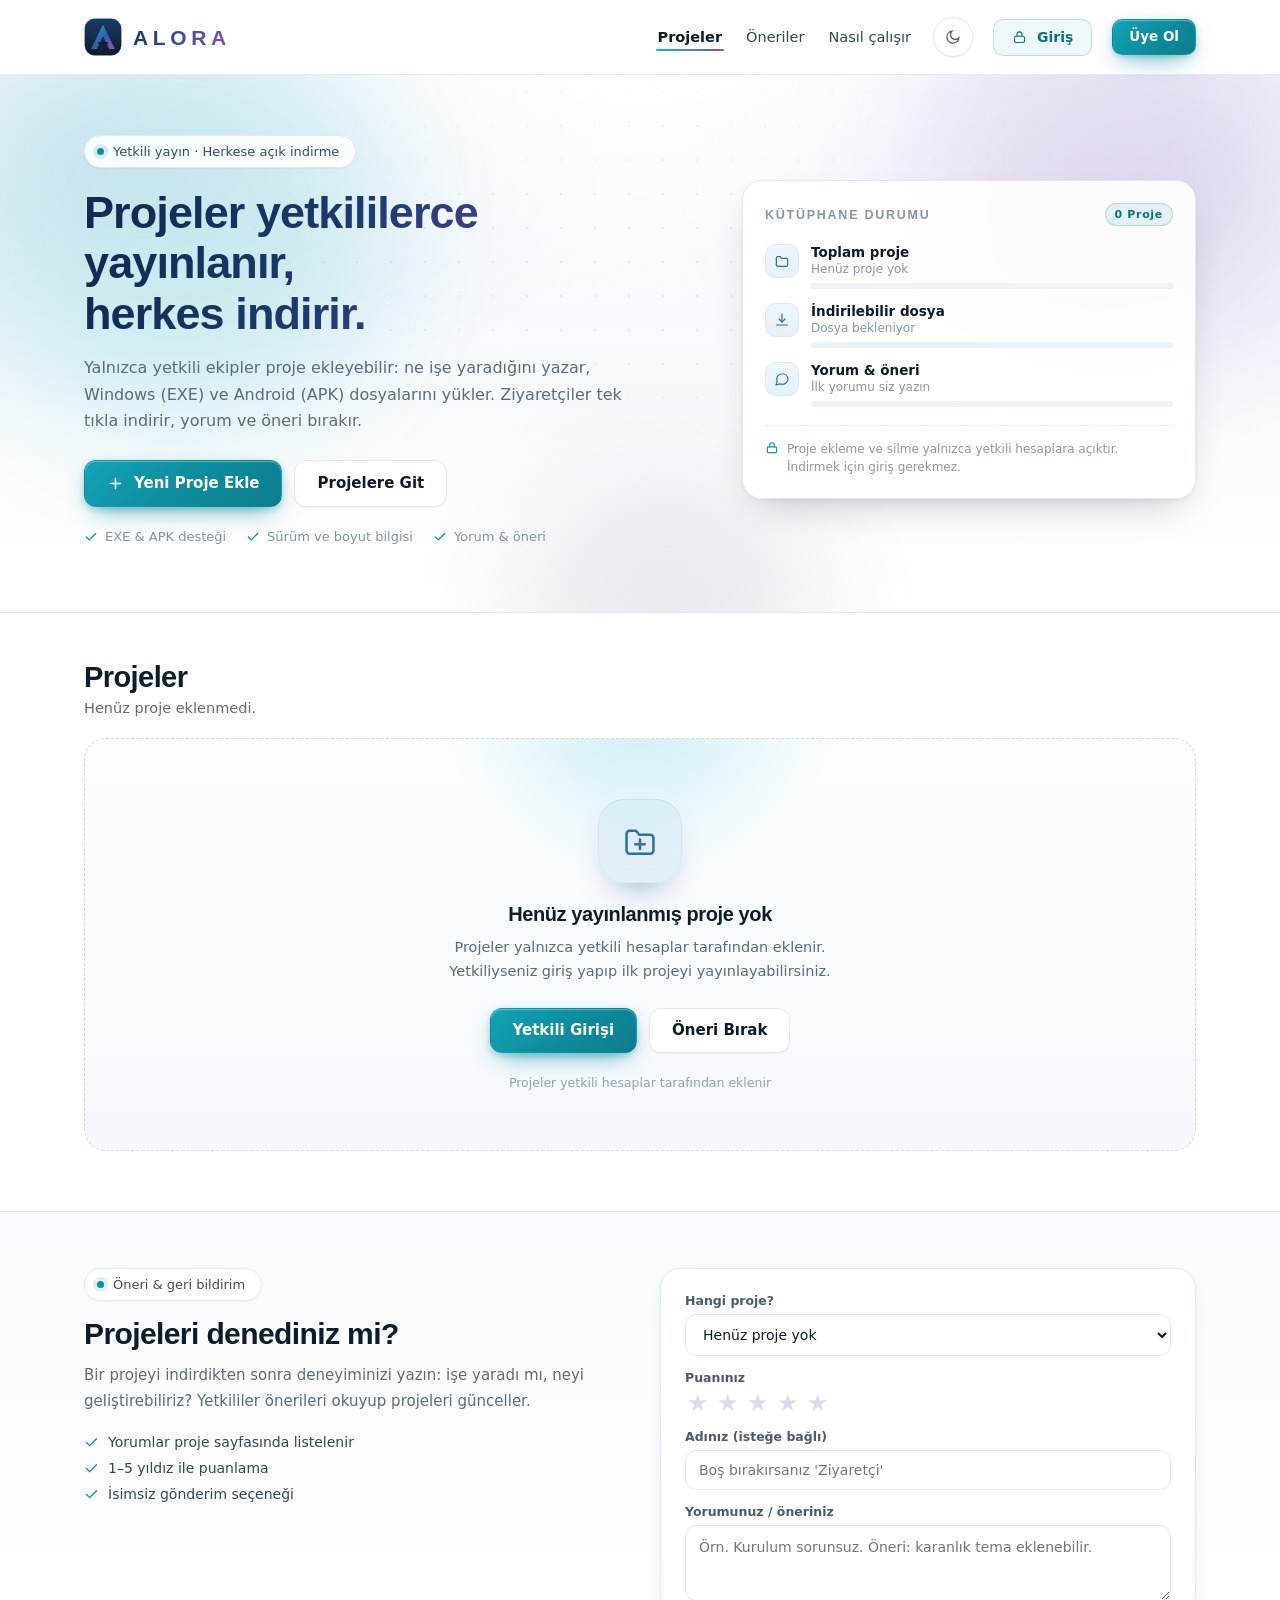
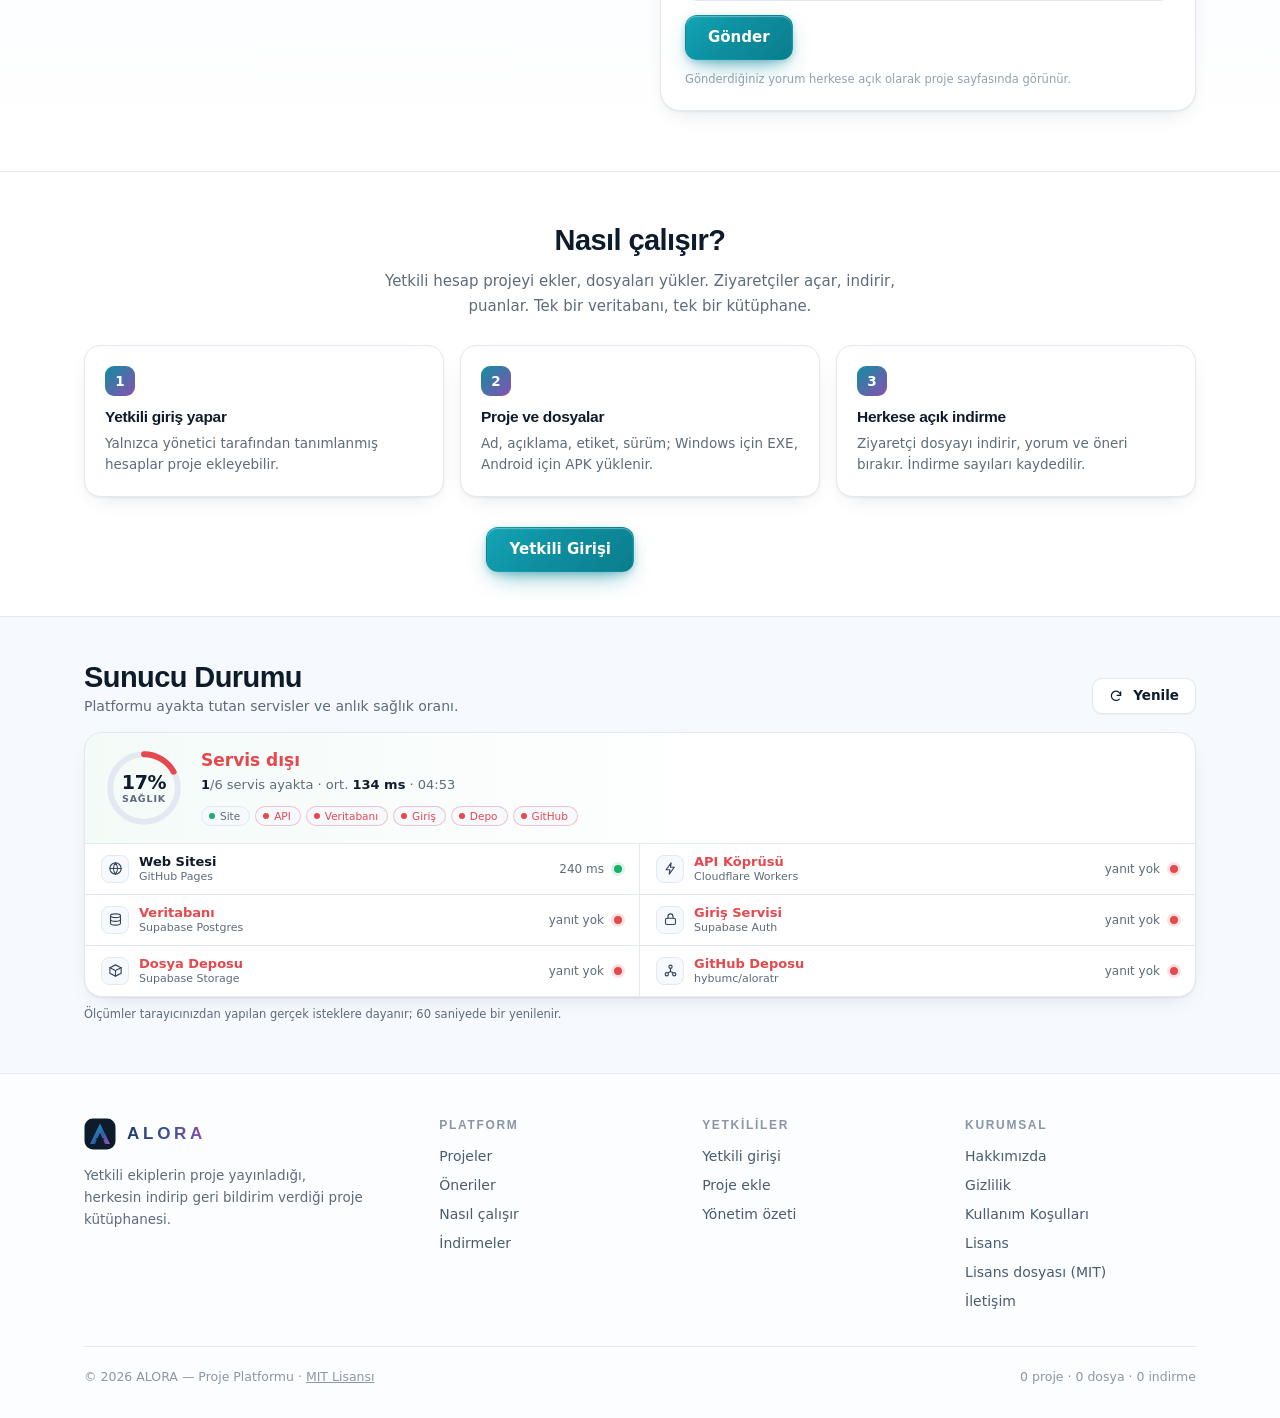
==== index.html @ 33e8d2ad "ALORA: index.html" ====
<!DOCTYPE html>
<html lang="tr">
<head>
<meta charset="utf-8" />
<meta name="viewport" content="width=device-width, initial-scale=1" />
<title>ALORA — Proje Kütüphanesi</title>
<meta name="description" content="ALORA proje kütüphanesi: yetkili ekip tarafından yayınlanan projeleri keşfedin, indirin ve geri bildirim bırakın." />
<link rel="icon" href="data:image/svg+xml,%3Csvg xmlns='http://www.w3.org/2000/svg' viewBox='0 0 64 64'%3E%3Crect width='64' height='64' rx='16' fill='%230d1b2a'/%3E%3Cpath d='M32 12 51 51h-9.4L32 31 22.4 51H13Z' fill='%2357c7d6'/%3E%3C/svg%3E" />
<style>
/* ALORA — stil dosyası */
:root{
  --ink:#0d1b2a;--ink-2:#33465c;--muted:#5d6b7c;--line:#e3e9f0;--bg:#f6f9fd;--card:#fff;
  --teal:#0e8fa0;--teal-l:#12b8c8;--teal-d:#0a7280;--navy:#1b3a6b;--purple:#8a4fb0;
  --shadow-sm:0 1px 2px rgba(13,27,42,.06), 0 8px 24px -12px rgba(13,27,42,.18);
  --shadow-md:0 2px 4px rgba(13,27,42,.05), 0 18px 40px -18px rgba(13,27,42,.28);
  --shadow-lg:0 30px 70px -30px rgba(13,27,42,.45);
  --r:14px;--ease:cubic-bezier(.2,.8,.3,1);
}
*{box-sizing:border-box}
section[id]{scroll-margin-top:88px}
html{scroll-behavior:smooth}
body{margin:0;font-family:'Inter',system-ui,-apple-system,sans-serif;color:var(--ink);background:var(--bg);-webkit-font-smoothing:antialiased;overflow-x:hidden}
h1,h2,h3,h4,.display{font-family:'Space Grotesk','Inter',sans-serif;letter-spacing:-.02em;margin:0}
a{color:inherit;text-decoration:none}
.wrap{max-width:1160px;margin:0 auto;padding:0 24px}
::selection{background:rgba(14,143,160,.22)}
.is-hidden{display:none!important}
.muted-small{color:var(--muted);font-size:13px}

#progress{position:fixed;top:0;left:0;height:2.5px;width:0%;z-index:100;background:linear-gradient(90deg,var(--teal-l),var(--navy) 55%,var(--purple));box-shadow:0 0 14px rgba(14,143,160,.7)}

/* header */
header{position:sticky;top:0;z-index:50;background:rgba(255,255,255,.8);backdrop-filter:blur(16px) saturate(150%);border-bottom:1px solid rgba(227,233,240,.9);transition:box-shadow .25s ease}
header.scrolled{box-shadow:0 10px 30px -22px rgba(13,27,42,.6)}
.nav{display:flex;align-items:center;gap:24px;height:74px}
.brand{display:flex;align-items:center;gap:11px;flex:0 0 auto}
.brand svg.logo{width:38px;height:38px;display:block;transition:transform .5s var(--ease)}
.brand:hover svg.logo{transform:rotate(-8deg) scale(1.06)}
.brand-name{font-family:'Space Grotesk',sans-serif;font-weight:700;font-size:21px;letter-spacing:.22em;line-height:1;background:linear-gradient(100deg,#1b3a6b,#3a4f92 45%,#8a4fb0);-webkit-background-clip:text;background-clip:text;color:transparent}
.nav-links{display:flex;gap:20px;margin-left:auto;align-items:center}
.nav-links a.navlink{font-size:14.5px;color:var(--ink-2);font-weight:500;padding:8px 2px;position:relative;transition:color .15s ease}
.nav-links a.navlink::after{content:"";position:absolute;left:0;right:0;bottom:2px;height:2px;border-radius:2px;background:linear-gradient(90deg,var(--teal-l),var(--purple));transform:scaleX(0);transform-origin:left;transition:transform .25s var(--ease)}
.nav-links a.navlink:hover{color:var(--ink)}
.nav-links a.navlink:hover::after{transform:scaleX(1)}
.nav-links a.navlink.active{color:var(--ink);font-weight:600}
.nav-links a.navlink.active::after{transform:scaleX(1)}

/* butonlar */
.btn{position:relative;display:inline-flex;align-items:center;justify-content:center;gap:10px;font-weight:600;font-size:15px;line-height:1;padding:14px 22px;border-radius:12px;border:1px solid transparent;cursor:pointer;text-decoration:none;white-space:nowrap;font-family:inherit;transition:transform .16s var(--ease),box-shadow .22s ease,background-color .22s ease,border-color .22s ease,color .22s ease,opacity .2s ease;-webkit-tap-highlight-color:transparent;overflow:hidden;isolation:isolate}
.btn:focus-visible{outline:none;box-shadow:0 0 0 3px #fff,0 0 0 5.5px var(--teal)}
.btn:active{transform:translateY(1px) scale(.995)}
.btn svg{flex:0 0 auto}
.btn-primary{color:#fff;background:linear-gradient(135deg,#12a4b5 0%,#0e8fa0 45%,#0b7d8d 100%);box-shadow:0 1px 1px rgba(255,255,255,.35) inset,0 10px 24px -10px rgba(14,143,160,.85),0 2px 6px rgba(11,125,141,.25)}
.btn-primary::before{content:"";position:absolute;inset:0;z-index:-1;background:linear-gradient(110deg,transparent 20%,rgba(255,255,255,.4) 45%,transparent 65%);transform:translateX(-120%);transition:transform .7s cubic-bezier(.3,.7,.2,1)}
.btn-primary:hover{transform:translateY(-2px);box-shadow:0 1px 1px rgba(255,255,255,.4) inset,0 18px 34px -12px rgba(14,143,160,.9),0 4px 10px rgba(11,125,141,.28)}
.btn-primary:hover::before{transform:translateX(120%)}
.arrow{transition:transform .22s var(--ease)}
.btn-primary:hover .arrow{transform:translateX(4px)}
.btn-secondary{color:var(--ink);background:#fff;border-color:var(--line);box-shadow:0 1px 2px rgba(13,27,42,.05)}
.btn-secondary:hover{transform:translateY(-2px);border-color:#c8d6e5;box-shadow:0 10px 22px -14px rgba(13,27,42,.5),0 2px 6px rgba(13,27,42,.06)}
.btn-ghost{padding:10px 18px;font-size:14px;border-radius:10px;color:#0b7180;background:rgba(14,143,160,.06);border-color:rgba(14,143,160,.22)}
.btn-ghost:hover{background:rgba(14,143,160,.12);border-color:rgba(14,143,160,.4);transform:translateY(-1px)}
.btn-icon{width:40px;height:40px;padding:0;border-radius:50%;color:#4a5c70;background:#fff;border-color:var(--line);box-shadow:0 1px 2px rgba(13,27,42,.05);overflow:visible}
.btn-icon:hover{color:var(--ink);transform:translateY(-1px);box-shadow:var(--shadow-sm)}
.btn-icon svg{transition:transform .45s var(--ease)}
.btn-icon:hover svg{transform:rotate(-28deg)}
.btn-sm{padding:10px 16px;font-size:13.5px;border-radius:10px}
.btn[disabled],.btn.is-disabled{opacity:.5;cursor:not-allowed;transform:none!important;box-shadow:none!important}
.btn[disabled]::before,.btn.is-disabled::before{display:none}

/* kullanıcı çipi */
.user-chip{display:flex;align-items:center;gap:10px;padding:6px 8px 6px 6px;border-radius:999px;background:#fff;border:1px solid var(--line);box-shadow:0 1px 2px rgba(13,27,42,.05)}
.uc-avatar{width:32px;height:32px;border-radius:50%;display:grid;place-items:center;font-weight:700;font-size:13px;color:#fff;background:linear-gradient(135deg,#12a4b5,#8a4fb0)}
.uc-main{display:flex;flex-direction:column;line-height:1.15}
.uc-main strong{font-size:13px}
.uc-main small{font-size:11px;color:var(--muted)}
.uc-out{width:28px;height:28px;border-radius:50%;border:1px solid var(--line);background:#fff;color:#6b7787;cursor:pointer;display:grid;place-items:center;transition:all .18s ease}
.uc-out:hover{color:#c0392b;border-color:#f0c4bd;background:#fdf3f2}

/* hero */
.hero{position:relative;overflow:hidden;padding:60px 0 68px;background:radial-gradient(900px 420px at 50% -8%,#fff 0%,rgba(255,255,255,0) 70%),radial-gradient(700px 380px at 12% 18%,rgba(27,58,107,.07),transparent 65%),radial-gradient(700px 380px at 88% 24%,rgba(138,79,176,.09),transparent 65%),linear-gradient(180deg,#f4f9ff 0%,#f7fafd 60%,#fff 100%);border-bottom:1px solid var(--line)}
.hero::before{content:"";position:absolute;inset:0;background-image:radial-gradient(rgba(27,58,107,.13) 1px,transparent 1px);background-size:34px 34px;-webkit-mask-image:radial-gradient(ellipse 70% 60% at 50% 35%,#000 20%,transparent 78%);mask-image:radial-gradient(ellipse 70% 60% at 50% 35%,#000 20%,transparent 78%);opacity:.55;pointer-events:none}
.aurora{position:absolute;inset:-20% -10%;pointer-events:none;filter:blur(60px);opacity:.5}
.aurora span{position:absolute;display:block;border-radius:50%;animation:float 18s ease-in-out infinite}
.aurora .a1{width:420px;height:420px;left:6%;top:6%;background:rgba(18,184,200,.3)}
.aurora .a2{width:360px;height:360px;right:8%;top:2%;background:rgba(138,79,176,.26);animation-delay:-6s}
.aurora .a3{width:300px;height:300px;left:42%;bottom:-8%;background:rgba(27,58,107,.2);animation-delay:-12s}
@keyframes float{0%,100%{transform:translate3d(0,0,0) scale(1)}33%{transform:translate3d(30px,-26px,0) scale(1.08)}66%{transform:translate3d(-24px,18px,0) scale(.95)}}
.particles{position:absolute;inset:0;overflow:hidden;pointer-events:none}
.particles i{position:absolute;width:4px;height:4px;border-radius:50%;background:radial-gradient(circle at 30% 30%,#7fd8e4,#1b6f9a);opacity:0;animation:rise 12s linear infinite}
@keyframes rise{0%{opacity:0;transform:translateY(20px) scale(.6)}12%{opacity:.9}80%{opacity:.5}100%{opacity:0;transform:translateY(-320px) scale(1.1)}}

.hero-inner{position:relative;z-index:2;display:grid;grid-template-columns:1.15fr .85fr;gap:44px;align-items:center}
.hero-copy{text-align:left}
.pill{display:inline-flex;align-items:center;gap:9px;padding:8px 16px 8px 12px;border-radius:999px;background:rgba(255,255,255,.85);border:1px solid var(--line);font-size:13px;font-weight:500;color:#3b4d61;box-shadow:0 1px 2px rgba(13,27,42,.05),0 10px 24px -18px rgba(13,27,42,.5);backdrop-filter:blur(8px)}
.pill .dot{width:7px;height:7px;border-radius:50%;background:var(--teal);box-shadow:0 0 0 4px rgba(14,143,160,.14);animation:pulse 2.4s ease-in-out infinite}
@keyframes pulse{0%,100%{box-shadow:0 0 0 3px rgba(14,143,160,.18)}50%{box-shadow:0 0 0 7px rgba(14,143,160,.04)}}
.hero h1{font-size:clamp(29px,4.3vw,45px);line-height:1.12;font-weight:700;margin:20px 0 0;background:linear-gradient(120deg,#132b52 10%,#1b3a6b 40%,#5b4a9e 80%);-webkit-background-clip:text;background-clip:text;color:transparent;animation:tiltIn .8s var(--ease) both}
@keyframes tiltIn{from{opacity:0;transform:translateY(16px)}to{opacity:1;transform:none}}
.hero p.lead{margin:16px 0 0;color:var(--muted);font-size:16px;line-height:1.65;max-width:54ch}
.hero-cta{display:flex;gap:12px;flex-wrap:wrap;margin-top:26px}
.hero-note{margin-top:22px;display:flex;gap:20px;flex-wrap:wrap;font-size:13px;color:#8493a4}
.hero-note span{display:inline-flex;align-items:center;gap:7px}
.hero-note svg{color:var(--teal)}

.hero-panel{position:relative;background:rgba(255,255,255,.88);border:1px solid var(--line);border-radius:20px;padding:22px;box-shadow:var(--shadow-md);backdrop-filter:blur(10px);animation:panelIn .9s var(--ease) .15s both}
@keyframes panelIn{from{opacity:0;transform:translateY(22px) scale(.98)}to{opacity:1;transform:none}}
.panel-head{display:flex;align-items:center;justify-content:space-between;gap:12px;margin-bottom:18px}
.panel-head h3{font-size:12.5px;letter-spacing:.14em;text-transform:uppercase;color:#8896a6;font-weight:600}
.panel-badge{font-size:11px;font-weight:700;letter-spacing:.06em;padding:4px 9px;border-radius:999px;background:rgba(14,143,160,.1);color:#0b7180;border:1px solid rgba(14,143,160,.22);white-space:nowrap}
.panel-rows{display:flex;flex-direction:column;gap:14px}
.panel-row{display:flex;align-items:flex-start;gap:12px}
.panel-row .pr-icon{width:34px;height:34px;border-radius:10px;display:grid;place-items:center;flex:0 0 auto;background:linear-gradient(180deg,#eef6fc,#e6f1fa);border:1px solid #dceaf6;color:#2f6f9a}
.panel-row .pr-main{flex:1;min-width:0}
.panel-row .pr-title{font-size:13.5px;font-weight:600;color:var(--ink)}
.panel-row .pr-sub{font-size:12px;color:#8a97a6;margin-top:2px}
.panel-bar{height:6px;border-radius:999px;background:#eef3f8;overflow:hidden;margin-top:7px}
.panel-bar i{display:block;height:100%;border-radius:999px;width:0;background:linear-gradient(90deg,var(--teal-l),var(--purple));transition:width 1s var(--ease)}
.panel-foot{margin-top:18px;padding-top:14px;border-top:1px dashed var(--line);font-size:12px;color:#8a97a6;display:flex;align-items:flex-start;gap:8px;line-height:1.5}
.panel-foot .lock{color:var(--teal);flex:0 0 auto;margin-top:1px}

/* projeler */
.projects{padding:48px 0 60px;background:#fff;border-bottom:1px solid var(--line)}
.bar-top{display:flex;align-items:flex-end;justify-content:space-between;gap:24px;flex-wrap:wrap;margin-bottom:22px}
.bar-top h2{font-size:clamp(23px,3.1vw,29px);font-weight:600}
.bar-top p{margin:6px 0 0;color:var(--muted);font-size:14.5px}
.toolbar{display:flex;gap:12px;align-items:center;flex-wrap:wrap;padding:14px;background:var(--bg);border:1px solid var(--line);border-radius:16px;margin-bottom:22px}
.search{position:relative;flex:1;min-width:200px}
.search svg{position:absolute;left:13px;top:50%;transform:translateY(-50%);color:#9aa8b6;pointer-events:none}
.search input{width:100%;height:42px;border-radius:11px;border:1px solid var(--line);background:#fff;padding:0 14px 0 40px;font-size:14px;color:var(--ink);font-family:inherit;transition:border-color .18s ease,box-shadow .18s ease}
.search input::placeholder{color:#9aa8b6}
.search input:focus{outline:none;border-color:rgba(14,143,160,.55);box-shadow:0 0 0 3px rgba(14,143,160,.14)}
.chips{display:flex;gap:8px;flex-wrap:wrap}
.chip{height:42px;padding:0 15px;border-radius:11px;border:1px solid var(--line);background:#fff;font-size:13.5px;font-weight:500;color:#4a5c70;cursor:pointer;font-family:inherit;display:inline-flex;align-items:center;gap:7px;transition:all .18s var(--ease)}
.chip:hover{border-color:#c8d6e5;color:var(--ink);transform:translateY(-1px)}
.chip:focus-visible{outline:none;box-shadow:0 0 0 3px rgba(14,143,160,.3)}
.chip[aria-pressed="true"]{background:linear-gradient(135deg,#12a4b5,#0b7d8d);color:#fff;border-color:transparent;box-shadow:0 8px 18px -10px rgba(14,143,160,.9)}
.chip .cnt{font-size:11px;font-weight:700;padding:1px 6px;border-radius:6px;background:rgba(13,27,42,.06);color:#4a5c70}
.chip[aria-pressed="true"] .cnt{background:rgba(255,255,255,.22);color:#fff}

.grid{display:grid;grid-template-columns:repeat(3,minmax(0,1fr));gap:18px}
.skeleton-grid{display:grid;grid-template-columns:repeat(3,minmax(0,1fr));gap:18px}
.sk-card{height:216px;border-radius:18px;border:1px solid var(--line);background:linear-gradient(100deg,#f4f7fb 30%,#eaf1f8 50%,#f4f7fb 70%);background-size:220% 100%;animation:shimmer 1.3s linear infinite}
@keyframes shimmer{to{background-position:-120% 0}}

.p-card{position:relative;background:#fff;border:1px solid var(--line);border-radius:18px;padding:20px;display:flex;flex-direction:column;gap:12px;box-shadow:var(--shadow-sm);transition:transform .25s var(--ease),box-shadow .25s ease,border-color .25s ease}
.p-card::before{content:"";position:absolute;inset:-1px;border-radius:inherit;padding:1px;background:linear-gradient(135deg,rgba(18,184,200,.7),rgba(138,79,176,.55),transparent 70%);-webkit-mask:linear-gradient(#000 0 0) content-box,linear-gradient(#000 0 0);mask:linear-gradient(#000 0 0) content-box,linear-gradient(#000 0 0);-webkit-mask-composite:xor;mask-composite:exclude;opacity:0;transition:opacity .3s ease;pointer-events:none}
.p-card:hover{transform:translateY(-5px);box-shadow:var(--shadow-md);border-color:transparent}
.p-card:hover::before{opacity:1}
.p-top{display:flex;align-items:flex-start;gap:12px}
.p-thumb{width:44px;height:44px;border-radius:13px;flex:0 0 auto;display:grid;place-items:center;color:#fff;font-family:'Space Grotesk',sans-serif;font-weight:700;font-size:17px;background:linear-gradient(135deg,#12a4b5,#2f5fa8 55%,#8a4fb0);box-shadow:0 10px 20px -12px rgba(27,58,107,.8);transition:transform .3s var(--ease)}
.p-card:hover .p-thumb{transform:rotate(-6deg) scale(1.05)}
.p-title{font-family:'Space Grotesk',sans-serif;font-size:16.5px;font-weight:600;line-height:1.25;word-break:break-word}
.p-meta{margin-top:6px;font-size:12px;color:#8a97a6;display:flex;gap:8px;flex-wrap:wrap;align-items:center}
.p-meta .sep{width:3px;height:3px;border-radius:50%;background:#c3ced9}
.p-desc{margin:0;font-size:14px;color:var(--muted);line-height:1.6;flex:1;display:-webkit-box;-webkit-line-clamp:3;-webkit-box-orient:vertical;overflow:hidden}
.tags{display:flex;gap:6px;flex-wrap:wrap}
.tag{font-size:11.5px;font-weight:500;padding:4px 9px;border-radius:7px;background:#f2f6fa;border:1px solid #e5edf5;color:#5d6b7c}
.p-actions{display:flex;gap:8px;margin-top:2px;align-items:center;flex-wrap:wrap}
.p-actions .btn{flex:1;min-width:0}
.os{display:inline-flex;align-items:center;gap:5px;font-size:11px;font-weight:700;padding:3px 7px;border-radius:6px;border:1px solid}
.os.windows{color:#1f6feb;background:#eff5ff;border-color:#d6e6ff}
.os.android{color:#0f9d58;background:#eefaf2;border-color:#cdeeda}
.os.other{color:#6b5bd2;background:#f4f2ff;border-color:#e2ddff}
.status{display:inline-flex;align-items:center;gap:6px;font-size:11.5px;font-weight:600;padding:4px 9px;border-radius:999px;letter-spacing:.02em}
.status i{width:6px;height:6px;border-radius:50%;display:block}
.status.yayinda{background:rgba(14,143,160,.1);color:#0b7180}
.status.yayinda i{background:#0e8fa0}
.status.bakimda{background:#fff7e6;color:#9a6b00}
.status.bakimda i{background:#e8a33d}
.notes-box{margin:0 0 16px;padding:14px 16px;border-radius:12px;border:1px solid #e6edf5;background:#f8fbff}
.notes-box strong{display:block;font-size:12px;letter-spacing:.08em;text-transform:uppercase;color:#8a97a6;margin-bottom:6px}
.notes-box p{margin:0;font-size:13.5px;line-height:1.6;color:var(--ink-2);white-space:pre-wrap}
html[data-theme="dark"] .notes-box{background:#0d1721;border-color:#1e2c39}
.status.arsiv{background:#f2f4f7;color:#6b7787}
.status.arsiv i{background:#9aa8b6}
.stars-mini{color:#e8a33d;font-size:12px;letter-spacing:1px}

.empty{position:relative;text-align:center;padding:60px 28px;border-radius:22px;border:1px dashed #cfdcea;background:linear-gradient(180deg,#fbfdff,#f5f9fd);overflow:hidden}
.empty::after{content:"";position:absolute;width:420px;height:420px;left:50%;top:-260px;transform:translateX(-50%);border-radius:50%;background:radial-gradient(circle,rgba(18,184,200,.22),transparent 65%);filter:blur(10px);pointer-events:none}
.empty-illust{position:relative;width:84px;height:84px;margin:0 auto 20px;border-radius:26px;display:grid;place-items:center;color:#2f6f9a;background:linear-gradient(180deg,#eef6fc,#e3eefa);border:1px solid #d9e8f6;box-shadow:0 18px 36px -22px rgba(27,58,107,.7);animation:bob 4.5s ease-in-out infinite}
@keyframes bob{0%,100%{transform:translateY(0)}50%{transform:translateY(-7px)}}
.empty h3{position:relative;font-size:20px;font-weight:600;margin:0 0 10px}
.empty p{position:relative;margin:0 auto 24px;max-width:48ch;color:var(--muted);font-size:14.5px;line-height:1.65}
.empty-actions{position:relative;display:flex;gap:12px;justify-content:center;flex-wrap:wrap}
.empty-hint{position:relative;margin-top:22px;font-size:12.5px;color:#93a1b1}

/* öneriler */
.suggest{padding:56px 0 60px;background:linear-gradient(180deg,#f8fbff,#fff);border-bottom:1px solid var(--line)}
.suggest-inner{display:grid;grid-template-columns:1fr 1fr;gap:40px;align-items:start}
.suggest-copy h2{font-size:clamp(23px,3vw,30px);margin:16px 0 12px;font-weight:600}
.suggest-copy p{color:var(--muted);font-size:15px;line-height:1.7;margin:0}
.suggest-list{list-style:none;padding:0;margin:20px 0 0;display:flex;flex-direction:column;gap:10px}
.suggest-list li{display:flex;align-items:center;gap:9px;font-size:14px;color:var(--ink-2)}
.suggest-list svg{color:var(--teal)}
.suggest-card{background:#fff;border:1px solid var(--line);border-radius:20px;padding:24px;box-shadow:var(--shadow-sm)}
.suggest-note{margin:12px 0 0;font-size:11.5px;color:#93a1b1}
.stars{display:flex;gap:4px}
.stars button{background:none;border:0;padding:0 2px;font-size:24px;line-height:1;color:#d6dfe8;cursor:pointer;transition:transform .15s var(--ease),color .15s ease}
.stars button:hover{transform:scale(1.12)}
.stars button.on{color:#f2b134}
.stars-sm button{font-size:20px}

/* band */
.band{padding:52px 0 44px;background:#fff}
.band-inner{position:relative;text-align:center}
.band-inner h2{position:relative;color:var(--ink);font-size:clamp(22px,3vw,29px);margin:0 0 12px;font-weight:600}
.band-inner p{position:relative;color:var(--muted);margin:0 auto 26px;max-width:56ch;font-size:15px;line-height:1.65}
.band-inner .btn-secondary{background:rgba(255,255,255,.1);color:#fff;border-color:rgba(255,255,255,.28);box-shadow:none;backdrop-filter:blur(6px)}
.band-inner .btn-secondary:hover{background:rgba(255,255,255,.18);border-color:rgba(255,255,255,.5)}
.band-cta{position:relative;display:flex;gap:12px;justify-content:center;flex-wrap:wrap}
.steps{position:relative;display:grid;grid-template-columns:repeat(3,1fr);gap:16px;margin:0 0 30px;text-align:left}
.step{background:var(--card);border:1px solid var(--line);border-radius:16px;padding:20px;box-shadow:var(--shadow-sm);transition:transform .25s var(--ease),box-shadow .25s var(--ease)}
.step:hover{transform:translateY(-3px);box-shadow:var(--shadow-md)}
.step-no{display:inline-grid;place-items:center;width:30px;height:30px;border-radius:9px;background:linear-gradient(135deg,var(--teal),var(--purple));color:#fff;font-weight:700;font-size:13.5px;margin-bottom:12px}
.step h3{color:var(--ink);font-size:15.5px;margin:0 0 7px;font-weight:650}
.step p{color:var(--muted);font-size:13.5px;line-height:1.6;margin:0}

.legal-card{max-width:680px}
.legal-body{max-height:64vh;overflow-y:auto;padding:4px 2px 2px;color:var(--ink-2);font-size:14.5px;line-height:1.75}
.legal-body h4{margin:18px 0 6px;font-size:14.5px;color:var(--ink);font-weight:700}
.legal-body p{margin:0 0 10px}
.legal-body ul{margin:0 0 12px;padding-left:20px}
.legal-body li{margin-bottom:6px}
.legal-body a{color:var(--brand,#2b7fff);text-decoration:underline}
.legal-note{margin-top:18px;padding-top:12px;border-top:1px solid var(--line);font-size:12.5px;color:var(--ink-3,#8794a3)}
html[data-theme="dark"] .legal-body{color:#b9c6d3}
html[data-theme="dark"] .legal-body h4{color:#e8eff6}
/* footer */
footer{border-top:1px solid var(--line);background:#fbfdff;padding:44px 0 34px}
.foot{display:grid;grid-template-columns:1.4fr 1fr 1fr 1fr;gap:32px}
.foot-brand{display:flex;flex-direction:column;gap:14px;max-width:280px}
.foot-brand p{margin:0;font-size:13.5px;color:var(--muted);line-height:1.65}
.foot h4{margin:0 0 14px;font-family:'Space Grotesk',sans-serif;font-size:12px;font-weight:600;letter-spacing:.14em;text-transform:uppercase;color:#8896a6}
.foot ul{list-style:none;margin:0;padding:0;display:flex;flex-direction:column;gap:10px}
.foot ul a{font-size:14px;color:#4a5c70;transition:color .15s ease,transform .2s var(--ease);display:inline-block;cursor:pointer}
.foot ul a:hover{color:var(--teal);transform:translateX(3px)}
.foot-bottom{margin-top:36px;padding-top:22px;border-top:1px solid var(--line);display:flex;justify-content:space-between;gap:16px;flex-wrap:wrap;font-size:12.5px;color:#8a97a6}

/* modal */
.modal{position:fixed;inset:0;z-index:200;display:none;align-items:center;justify-content:center;padding:24px}
.modal.open{display:flex}
.modal-back{position:absolute;inset:0;background:rgba(13,27,42,.5);backdrop-filter:blur(6px);animation:fadeIn .25s ease both}
@keyframes fadeIn{from{opacity:0}to{opacity:1}}
.modal-card{position:relative;width:100%;max-width:520px;background:#fff;border-radius:20px;border:1px solid var(--line);box-shadow:var(--shadow-lg);padding:26px;animation:modalIn .3s var(--ease) both;max-height:calc(100vh - 48px);overflow:auto}
.detail-card{max-width:680px}
@keyframes modalIn{from{opacity:0;transform:translateY(16px) scale(.97)}to{opacity:1;transform:none}}
.modal-head{display:flex;align-items:flex-start;justify-content:space-between;gap:16px;margin-bottom:20px}
.modal-head h3{font-size:19px;font-weight:600}
.modal-head p{margin:6px 0 0;font-size:13.5px;color:var(--muted)}
.field{display:flex;flex-direction:column;gap:6px;margin-bottom:14px}
.field label{font-size:12.5px;font-weight:600;color:#4a5c70}
.field input,.field textarea,.field select{font-family:inherit;font-size:14px;color:var(--ink);background:#fff;border:1px solid var(--line);border-radius:11px;padding:11px 13px;width:100%;transition:border-color .18s ease,box-shadow .18s ease}
.field textarea{resize:vertical;min-height:76px;line-height:1.55}
.field input:focus,.field textarea:focus,.field select:focus{outline:none;border-color:rgba(14,143,160,.55);box-shadow:0 0 0 3px rgba(14,143,160,.14)}
.field .hint{font-size:11.5px;color:#93a1b1}
.field.invalid input,.field.invalid textarea,.field.invalid select{border-color:#e06a6a}
.grid-2{display:grid;grid-template-columns:1fr 140px;gap:12px}
.form-error{background:#fdf1f0;border:1px solid #f3cdc8;color:#a3372b;font-size:13px;padding:10px 12px;border-radius:10px;margin-bottom:12px}
.drop{display:block;border:1.5px dashed #cfdcea;border-radius:13px;padding:14px;text-align:center;background:#f8fbfe;color:#7b8a9a;font-size:12.5px;cursor:pointer;transition:border-color .18s ease,background .18s ease,color .18s ease}
.drop:hover,.drop.dragover{border-color:rgba(14,143,160,.6);background:#f0f8fb;color:#0b7180}
.drop strong{color:var(--ink);font-weight:600}
.drop .fname{display:block;margin-top:6px;font-size:12px;color:#0b7180;font-weight:600;word-break:break-all}
.uploads{display:flex;flex-direction:column;gap:10px;margin:4px 0 16px}
.upload-row{display:grid;grid-template-columns:170px 1fr;gap:12px;align-items:center}
.upload-label{display:flex;align-items:center;gap:10px}
.upload-label div{display:flex;flex-direction:column;line-height:1.25}
.upload-label strong{font-size:12.5px}
.upload-label small{font-size:11px;color:#93a1b1}
.os-badge{width:30px;height:30px;border-radius:9px;display:grid;place-items:center;flex:0 0 auto}
.os-badge.win{background:#eff5ff;color:#1f6feb;border:1px solid #d6e6ff}
.os-badge.and{background:#eefaf2;color:#0f9d58;border:1px solid #cdeeda}
.os-badge.oth{background:#f4f2ff;color:#6b5bd2;border:1px solid #e2ddff}
.modal-foot{display:flex;gap:10px;justify-content:flex-end;margin-top:20px}
.modal-note{margin-top:14px;font-size:11.5px;color:#93a1b1;line-height:1.5;display:flex;gap:8px;align-items:flex-start}
.modal-note svg{margin-top:1px;flex:0 0 auto}

/* detay */
.detail-body p{font-size:14px;color:var(--ink-2);line-height:1.7;margin:0 0 16px;white-space:pre-wrap}
.dl-list{display:flex;flex-direction:column;gap:10px;margin-bottom:22px}
.dl-row{display:flex;align-items:center;gap:12px;padding:12px 14px;border:1px solid var(--line);border-radius:13px;background:#fbfdff;flex-wrap:wrap}
.dl-row .dl-main{flex:1;min-width:140px}
.dl-row .dl-name{font-size:13.5px;font-weight:600;word-break:break-all}
.dl-row .dl-sub{font-size:11.5px;color:#8a97a6;margin-top:3px}
.detail-comments{border-top:1px solid var(--line);padding-top:18px;margin-top:6px}
.detail-comments h4{font-size:14px;font-weight:600;margin:0 0 14px;display:flex;align-items:center;gap:8px}
.mini-count{font-size:11px;font-weight:700;background:#eef3f8;color:#4a5c70;padding:2px 7px;border-radius:999px}
.comment-list{display:flex;flex-direction:column;gap:12px;margin-bottom:18px;max-height:300px;overflow:auto}
.comment{padding:12px 14px;border-radius:12px;background:#f8fbfe;border:1px solid #eaf1f8}
.comment-head{display:flex;align-items:center;gap:8px;flex-wrap:wrap;margin-bottom:6px}
.comment-head strong{font-size:13px}
.comment-head .staff{font-size:10px;font-weight:700;letter-spacing:.04em;text-transform:uppercase;color:#0b7180;background:rgba(14,143,160,.12);padding:2px 6px;border-radius:5px}
.comment-head time{font-size:11.5px;color:#9aa8b6;margin-left:auto}
.comment p{margin:0;font-size:13.5px;color:var(--ink-2);line-height:1.6;white-space:pre-wrap;word-break:break-word}
.comment-form{display:grid;grid-template-columns:1fr;gap:10px}
.comment-form input,.comment-form textarea{font-family:inherit;font-size:13.5px;border:1px solid var(--line);border-radius:11px;padding:10px 12px;background:#fff;color:var(--ink)}
.comment-form textarea{min-height:70px;resize:vertical}
.comment-form .btn{justify-self:start}

/* toast */
.toast-wrap{position:fixed;right:20px;bottom:20px;z-index:300;display:flex;flex-direction:column;gap:10px}
.toast{display:flex;align-items:center;gap:10px;padding:12px 16px;border-radius:12px;background:#0f1822;color:#eaf1f8;font-size:13.5px;box-shadow:var(--shadow-md);animation:toastIn .3s var(--ease) both;max-width:340px}
.toast svg{color:#12b8c8;flex:0 0 auto}
.toast.err svg{color:#ff8b7d}
.toast.out{animation:toastOut .25s ease forwards}
@keyframes toastIn{from{opacity:0;transform:translateY(14px) scale(.97)}to{opacity:1;transform:none}}
@keyframes toastOut{to{opacity:0;transform:translateY(10px) scale(.97)}}


@media (max-width:1080px){
  .grid,.skeleton-grid{grid-template-columns:repeat(2,minmax(0,1fr))}
  .foot{grid-template-columns:1fr 1fr}
  .hero-inner{grid-template-columns:1fr;gap:30px}
  .hero-panel{max-width:520px}
  .suggest-inner{grid-template-columns:1fr;gap:26px}
  .steps{grid-template-columns:1fr}
}
@media (max-width:860px){
  .nav-links{gap:12px}
  .nav-links a.navlink.hide-sm{display:none}
  .uc-main{display:none}
}
@media (max-width:640px){
  .wrap{padding:0 18px}
  .nav{height:64px;gap:10px}
  .nav-links a.navlink{display:none}
  .brand-name{font-size:17px;letter-spacing:.16em}
  .hero{padding:42px 0 50px}
  .hero-cta .btn{width:100%}
  .grid,.skeleton-grid{grid-template-columns:1fr}
  .toolbar{padding:12px}
  .chip{height:38px;font-size:12.5px;padding:0 12px}
  .search input{height:38px}
  .band-inner{padding:38px 22px}
  .foot{grid-template-columns:1fr;gap:26px}
  .modal{padding:12px}
  .modal-card{padding:20px}
  .grid-2{grid-template-columns:1fr}
  .upload-row{grid-template-columns:1fr}
  .empty{padding:46px 18px}
  .btn-ghost{padding:9px 12px;font-size:13px}
}
@media (prefers-reduced-motion:reduce){
  *,*::before,*::after{transition:none!important;animation:none!important}
  .reveal{opacity:1;transform:none}
}

/* karanlık tema */
html[data-theme="dark"]{
  --ink:#eaf1f8;--ink-2:#b7c6d6;--muted:#93a4b7;--line:#22303f;--bg:#080e15;--card:#0f1822;
  --shadow-sm:0 1px 2px rgba(0,0,0,.5),0 8px 24px -12px rgba(0,0,0,.7);
  --shadow-md:0 2px 6px rgba(0,0,0,.5),0 22px 44px -20px rgba(0,0,0,.85);
}
html[data-theme="dark"] body{background:var(--bg);color:var(--ink)}
html[data-theme="dark"] .projects,html[data-theme="dark"] .band,html[data-theme="dark"] .status-sec{background:var(--bg)}
html[data-theme="dark"] .suggest{background:linear-gradient(180deg,#0a1219,#0b141d);border-bottom-color:#1a2733}
html[data-theme="dark"] .suggest-card{background:#0f1822;border-color:#1e2c39}
html[data-theme="dark"] .step{background:#0f1822;border-color:#1e2c39}
html[data-theme="dark"] .status-panel{background:#0f1822;border-color:#1e2c39}
html[data-theme="dark"] footer{background:#0b131c;border-top-color:#1a2733}
html[data-theme="dark"] .foot ul a{color:#b7c6d6}
html[data-theme="dark"] .foot h4{color:#7e8d9d}
html[data-theme="dark"] .foot-bottom{color:#8794a3;border-top-color:#1a2733}
html[data-theme="dark"] .foot-brand p{color:#8794a3}
html[data-theme="dark"] header{background:rgba(8,14,21,.8);border-bottom-color:#1a2733}
html[data-theme="dark"] .nav-links a.navlink{color:#b7c6d6}
html[data-theme="dark"] .nav-links a.navlink.active{color:#eaf1f8}
html[data-theme="dark"] .btn-secondary{background:#111c26;border-color:#25333f;color:#eaf1f8}
html[data-theme="dark"] .btn-secondary:hover{border-color:#3a4d5e;background:#14202c}
html[data-theme="dark"] .btn-icon{background:#111c26;border-color:#25333f;color:#a9bbcb}
html[data-theme="dark"] .btn-ghost{background:rgba(18,184,200,.1);border-color:rgba(18,184,200,.32);color:#6fdfe9}
html[data-theme="dark"] .user-chip{background:#111c26;border-color:#25333f}
html[data-theme="dark"] .uc-out{background:#0f1822;border-color:#25333f;color:#a9bbcb}
html[data-theme="dark"] .hero{background:radial-gradient(900px 420px at 50% -8%,rgba(30,60,90,.55) 0%,rgba(0,0,0,0) 70%),radial-gradient(700px 380px at 12% 18%,rgba(27,110,160,.22),transparent 65%),radial-gradient(700px 380px at 88% 24%,rgba(138,79,176,.2),transparent 65%),linear-gradient(180deg,#070d13 0%,#0a121a 60%,#080e15 100%);border-bottom-color:#1a2733}
html[data-theme="dark"] .hero::before{background-image:radial-gradient(rgba(120,190,220,.16) 1px,transparent 1px)}
html[data-theme="dark"] .hero h1{background:linear-gradient(120deg,#9fe4ee 10%,#7fb0e8 45%,#c79bea 90%);-webkit-background-clip:text;background-clip:text}
html[data-theme="dark"] .pill{background:rgba(20,32,44,.85);border-color:#25333f;color:#c4d3e1}
html[data-theme="dark"] .hero-panel{background:rgba(15,24,34,.9);border-color:#1e2c39}
html[data-theme="dark"] .panel-row .pr-icon{background:linear-gradient(180deg,#132330,#101c26);border-color:#1f3141;color:#6fbfd8}
html[data-theme="dark"] .panel-bar{background:#182634}
html[data-theme="dark"] .panel-badge{background:rgba(18,184,200,.12);border-color:rgba(18,184,200,.3);color:#6fdfe9}
html[data-theme="dark"] .projects{background:#0a121a;border-bottom-color:#1a2733}
html[data-theme="dark"] .toolbar{background:#0d1721;border-color:#1e2c39}
html[data-theme="dark"] .search input{background:#111c26;border-color:#25333f;color:#eaf1f8}
html[data-theme="dark"] .chip{background:#111c26;border-color:#25333f;color:#b7c6d6}
html[data-theme="dark"] .chip .cnt{background:rgba(255,255,255,.08);color:#b7c6d6}
html[data-theme="dark"] .p-card{background:#0f1822;border-color:#1e2c39}
html[data-theme="dark"] .p-card:hover{border-color:#2c3f4f}
html[data-theme="dark"] .tag{background:#131f2b;border-color:#22323f;color:#9db0c2}
html[data-theme="dark"] .sk-card{background:linear-gradient(100deg,#0f1a24 30%,#16232f 50%,#0f1a24 70%);background-size:220% 100%;border-color:#1e2c39}
html[data-theme="dark"] .empty{border-color:#25333f;background:linear-gradient(180deg,#0c1620,#0a121a)}
html[data-theme="dark"] .empty-illust{background:linear-gradient(180deg,#132330,#101c26);border-color:#1f3141;color:#6fbfd8}
html[data-theme="dark"] .suggest{background:linear-gradient(180deg,#0a121a,#080e15);border-bottom-color:#1a2733}
html[data-theme="dark"] .suggest-card{background:#0f1822;border-color:#1e2c39}
html[data-theme="dark"] .band{background:#0a121a}
html[data-theme="dark"] .modal-card{background:#0f1822;border-color:#1e2c39}
html[data-theme="dark"] .field input,html[data-theme="dark"] .field textarea,html[data-theme="dark"] .field select{background:#111c26;border-color:#25333f;color:#eaf1f8}
html[data-theme="dark"] .drop{background:#0d1721;border-color:#25333f;color:#8a9cad}
html[data-theme="dark"] .drop:hover{background:#101d29;color:#6fdfe9}
html[data-theme="dark"] .status.arsiv{background:#131f2b;color:#9db0c2}
html[data-theme="dark"] .dl-row{background:#0d1721;border-color:#1e2c39}
html[data-theme="dark"] .comment{background:#0d1721;border-color:#1e2c39}
html[data-theme="dark"] .comment-form input,html[data-theme="dark"] .comment-form textarea{background:#111c26;border-color:#25333f;color:#eaf1f8}
html[data-theme="dark"] .mini-count{background:#16232f;color:#9db0c2}
html[data-theme="dark"] footer{background:#070d13;border-top-color:#1a2733}
html[data-theme="dark"] .foot ul a{color:#a9bbcb}
html[data-theme="dark"] .foot-bottom{border-top-color:#1a2733;color:#6f8194}
html[data-theme="dark"] .hero-note,html[data-theme="dark"] .p-meta{color:#7a8c9e}
html[data-theme="dark"] .toast{background:#152330;color:#eaf1f8}


.legal-card{max-width:680px}
.legal-body{max-height:64vh;overflow-y:auto;padding:4px 2px 2px;color:var(--ink-2);font-size:14.5px;line-height:1.75}
.legal-body h4{margin:18px 0 6px;font-size:14.5px;color:var(--ink);font-weight:700}
.legal-body p{margin:0 0 10px}
.legal-body ul{margin:0 0 12px;padding-left:20px}
.legal-body li{margin-bottom:6px}
.legal-body a{color:#2b7fff;text-decoration:underline}
.legal-note{margin-top:18px;padding-top:12px;border-top:1px solid var(--line);font-size:12.5px;color:var(--muted)}
html[data-theme="dark"] .legal-body{color:#b9c6d3}
html[data-theme="dark"] .legal-body h4{color:#e8eff6}


/* ---- sunucu durumu ---- */
.status-sec{padding:44px 0 52px;border-top:1px solid var(--line);background:var(--bg)}
.status-sec .bar-top{margin-bottom:18px}
.status-sec .bar-top h2{margin:0 0 4px}
.status-sec .bar-top p{margin:0;color:var(--muted);font-size:14px}
.status-panel{background:var(--card);border:1px solid var(--line);border-radius:18px;box-shadow:var(--shadow-sm);overflow:hidden}
.sp-hero{display:flex;align-items:center;gap:18px;padding:16px 20px;border-bottom:1px solid var(--line);background:linear-gradient(90deg,rgba(23,178,106,.05),transparent 60%)}
.sp-gauge{position:relative;width:78px;height:78px;flex:0 0 78px}
.sp-gauge svg{width:78px;height:78px;transform:rotate(-90deg)}
.sp-track{fill:none;stroke:var(--line);stroke-width:9}
.sp-fill{fill:none;stroke:#17b26a;stroke-width:9;stroke-linecap:round;stroke-dasharray:327;stroke-dashoffset:327;transition:stroke-dashoffset .9s cubic-bezier(.4,0,.2,1),stroke .3s}
.sp-gauge-c{position:absolute;inset:0;display:flex;flex-direction:column;align-items:center;justify-content:center}
.sp-gauge-c strong{font-size:19px;font-weight:800;color:var(--ink);letter-spacing:-.02em;font-variant-numeric:tabular-nums}
.sp-gauge-c span{font-size:9.5px;text-transform:uppercase;letter-spacing:.09em;color:var(--muted);font-weight:650}
.sp-hero-txt{min-width:0}
.sp-state{font-size:17px;font-weight:750;color:var(--ink);margin-bottom:5px}
.sp-state.is-bad{color:#e5484d}
.sp-sub{font-size:13px;color:var(--muted);line-height:1.5}
.sp-sub b{color:var(--ink);font-variant-numeric:tabular-nums}
.sp-bars{display:flex;gap:5px;margin-top:11px;flex-wrap:wrap}
.sp-bar{display:flex;align-items:center;gap:5px;font-size:10.5px;color:var(--muted);background:var(--bg);border:1px solid var(--line);border-radius:20px;padding:3px 9px 3px 7px;white-space:nowrap}
.sp-bar i{width:6px;height:6px;border-radius:50%;background:#9aa8b6;flex:0 0 auto}
.sp-bar.up i{background:#17b26a}
.sp-bar.down i{background:#e5484d}
.sp-bar.down{color:#e5484d;border-color:rgba(229,72,77,.3)}
.sp-list{display:grid;grid-template-columns:1fr 1fr;gap:0}
.sp-row{display:grid;grid-template-columns:28px 1fr auto 9px;align-items:center;gap:10px;padding:10px 16px;border-bottom:1px solid var(--line)}
.sp-row:nth-child(odd){border-right:1px solid var(--line)}
.sp-row:nth-last-child(-n+2){border-bottom:none}
.sp-ic{width:28px;height:28px;display:grid;place-items:center;border-radius:8px;background:var(--bg);border:1px solid var(--line);color:var(--ink-2)}
.sp-n{display:flex;flex-direction:column;min-width:0}
.sp-n b,.sp-n{font-size:13px;font-weight:650;color:var(--ink);line-height:1.25}
.sp-n small{font-size:11px;color:var(--muted);font-weight:400}
.sp-v{font-size:12px;color:var(--muted);font-variant-numeric:tabular-nums;white-space:nowrap}
.sp-d{width:8px;height:8px;border-radius:50%;background:var(--line);transition:background .3s}
.sp-row.is-up .sp-d{background:#17b26a;box-shadow:0 0 0 3px rgba(23,178,106,.15)}
.sp-row.is-down .sp-d{background:#e5484d;box-shadow:0 0 0 3px rgba(229,72,77,.15)}
.sp-row.is-down .sp-n{color:#e5484d}
.sp-row.is-wait .sp-d{background:#9aa8b6;animation:spPulse 1.4s infinite}
@keyframes spPulse{0%{opacity:1}50%{opacity:.3}100%{opacity:1}}
.sp-note{margin:10px 0 0;font-size:11.5px;color:var(--muted)}
html[data-theme="dark"] .sp-hero{background:linear-gradient(90deg,rgba(23,178,106,.07),transparent 60%)}
@media(max-width:820px){
  .sp-list{grid-template-columns:1fr}
  .sp-row:nth-child(odd){border-right:none}
  .sp-row:nth-last-child(2){border-bottom:1px solid var(--line)}
  .sp-hero{gap:16px;padding:18px}
  .sp-gauge,.sp-gauge svg{width:80px;height:80px;flex-basis:80px}
}

/* ---- kullanıcı menüsü (v2) ---- */
.um-wrap{position:relative;display:flex;align-items:center;gap:7px}
.um-btn{display:inline-flex;align-items:center;gap:8px;border:1px solid var(--line);background:#fff;color:var(--ink);border-radius:999px;padding:5px 12px 5px 6px;font:inherit;font-size:13px;font-weight:600;cursor:pointer;transition:border-color .16s,box-shadow .16s,transform .16s;text-decoration:none;min-height:38px}
.um-btn:hover{border-color:var(--brand);text-decoration:none}
.um-panel,.um-panel:visited{border-radius:11px;padding:8px 14px;min-height:38px;
  background:linear-gradient(135deg,#12b8c8 0%,#0d8fa0 100%) !important;
  color:#ffffff !important;border:1px solid #0d8fa0 !important;
  font-weight:700;letter-spacing:.01em;
  box-shadow:0 6px 16px -8px rgba(18,184,200,.85);display:inline-flex;align-items:center;gap:6px}
.um-panel span,.um-panel svg{color:#ffffff !important;fill:none}
.um-panel:hover,.um-panel:focus{color:#ffffff !important;background:linear-gradient(135deg,#0f9fb5 0%,#0a7280 100%) !important;
  box-shadow:0 10px 24px -8px rgba(18,184,200,1);text-decoration:none}
.um-panel:active{transform:translateY(1px)}
.um-av{width:28px;height:28px;border-radius:50%;display:grid;place-items:center;font-size:11.5px;font-weight:800;color:#fff;background:linear-gradient(135deg,#12a4b5,#8a4fb0);flex:0 0 auto;letter-spacing:.02em}
.um-av.lg{width:38px;height:38px;font-size:14px}
.um-txt{display:flex;flex-direction:column;line-height:1.15;text-align:left;max-width:120px}
.um-txt strong{font-size:12.5px;white-space:nowrap;overflow:hidden;text-overflow:ellipsis}
.um-role{font-size:10.5px;font-weight:650;text-transform:lowercase;letter-spacing:.02em;color:var(--muted)}
.um-role.admin{color:#8a4fb0}
.um-role.yetkili{color:#0a94a4}
.um-caret{opacity:.6;transition:transform .2s;flex:0 0 auto}
.um-wrap.open .um-caret{transform:rotate(180deg)}
.um-drop{position:absolute;top:calc(100% + 9px);right:0;min-width:230px;background:#fff;border:1px solid var(--line);border-radius:15px;box-shadow:0 18px 44px -18px rgba(13,27,42,.35),0 2px 6px rgba(13,27,42,.06);padding:7px;z-index:200;
  opacity:0;transform:translateY(-8px) scale(.97);pointer-events:none;transition:opacity .17s ease,transform .17s ease;transform-origin:top right}
.um-wrap.open .um-drop{opacity:1;transform:translateY(0) scale(1);pointer-events:auto}
.um-drop-head{display:flex;align-items:center;gap:10px;padding:9px 10px 11px;border-bottom:1px solid var(--line);margin-bottom:6px}
.um-drop-head span:last-child{display:flex;flex-direction:column;line-height:1.25;min-width:0}
.um-drop-head strong{font-size:13px;color:var(--ink);white-space:nowrap;overflow:hidden;text-overflow:ellipsis}
.um-drop-head small{font-size:11.5px;color:var(--muted)}
.um-item{display:flex;align-items:center;gap:9px;width:100%;padding:9px 10px;border-radius:9px;font:inherit;font-size:13px;font-weight:550;color:var(--ink-2);background:transparent;border:0;cursor:pointer;text-decoration:none;text-align:left;transition:background .14s,color .14s}
.um-item:hover{background:rgba(18,184,200,.09);color:var(--brand);text-decoration:none}
.um-item svg{flex:0 0 auto;opacity:.85}
.um-sep{height:1px;background:var(--line);margin:6px 4px}
.um-out{color:#c62b30}
.um-out:hover{background:rgba(229,72,77,.1);color:#c62b30}
html[data-theme="dark"] .um-btn{background:#111c26;border-color:#25333f;color:var(--ink)}
html[data-theme="dark"] .um-panel{background:linear-gradient(135deg,var(--brand),#0f9fb5);border-color:transparent;color:#fff}
html[data-theme="dark"] .um-drop{background:#0f1822;border-color:#25333f;box-shadow:0 22px 50px -18px rgba(0,0,0,.9)}
html[data-theme="dark"] .um-item:hover{background:rgba(94,230,242,.11)}
@media(max-width:560px){ .um-txt{display:none} .um-panel .hide-sm{display:none} }

/* ---- kullanıcı menüsü: mobil ve tema garantileri ---- */
@media (max-width:900px){
  .um-txt{display:none}
  .um-panel{padding:8px 11px;border-radius:10px}
  .um-panel .hide-sm{display:none}
  .um-drop{min-width:212px}
}
@media (max-width:640px){
  .nav-links{gap:8px}
  .um-wrap{margin-left:auto}
  .um-btn{min-height:34px}
  .um-av{width:26px;height:26px;font-size:11px}
}
html[data-theme="dark"] .um-btn{background:#111c26;border-color:#25333f;color:#eaf1f8}
html[data-theme="dark"] .um-txt strong{color:#eaf1f8}
html[data-theme="dark"] .um-panel{background:linear-gradient(135deg,#12b8c8,#0d8fa0) !important;border-color:#0d8fa0 !important;color:#fff !important}
html[data-theme="dark"] .um-panel:hover{color:#fff}
html[data-theme="dark"] .um-drop{background:#0f1822;border-color:#25333f}
html[data-theme="dark"] .um-drop-head{border-color:#25333f}
html[data-theme="dark"] .um-drop-head strong{color:#eaf1f8}
html[data-theme="dark"] .um-item{color:#b7c6d6}
html[data-theme="dark"] .um-item:hover{background:rgba(94,230,242,.12);color:#5ee6f2}
html[data-theme="dark"] .um-sep{background:#25333f}

/* yukleme ilerlemesi */
.up-bar{height:7px;border-radius:6px;background:#e3eaf2;overflow:hidden;margin-top:9px}
.up-bar>i{display:block;height:100%;width:0;border-radius:6px;background:linear-gradient(90deg,#12b8c8,#0d8fa0);transition:width .18s ease}
.up-meta{display:flex;justify-content:space-between;font-size:11.5px;color:#5d6b7c;margin-top:5px;font-variant-numeric:tabular-nums}
.up-meta b{color:#0d8fa0}
</style>
</head>
<body>

<div id="progress" aria-hidden="true"></div>

<header id="hdr">
  <div class="wrap nav">
    <a class="brand" href="#top" aria-label="ALORA ana sayfa">
      <svg class="logo" viewBox="0 0 64 64" role="img" aria-label="ALORA logosu">
        <defs>
          <linearGradient id="lg" x1="0" y1="0" x2="1" y2="1">
            <stop offset="0" stop-color="#12b8c8"/><stop offset=".55" stop-color="#2f5fa8"/><stop offset="1" stop-color="#9a52b8"/>
          </linearGradient>
          <linearGradient id="lg2" x1="0" y1="0" x2="0" y2="1">
            <stop offset="0" stop-color="#1b3a6b"/><stop offset="1" stop-color="#0d1b2a"/>
          </linearGradient>
        </defs>
        <rect x="1" y="1" width="62" height="62" rx="17" fill="url(#lg2)"/>
        <rect x="1" y="1" width="62" height="62" rx="17" fill="none" stroke="rgba(255,255,255,.14)"/>
        <path d="M32 11 52 52h-9.6L32 30.2 21.6 52H12Z" fill="url(#lg)"/>
        <path d="M25 42h14" stroke="#0d1b2a" stroke-width="3.2" stroke-linecap="round" opacity=".85"/>
      </svg>
      <span class="brand-name">ALORA</span>
    </a>

    <nav class="nav-links" aria-label="Ana menü">
      <a href="#projeler" class="navlink active">Projeler</a>
      <a href="#oneriler" class="navlink hide-sm">Öneriler</a>
      <a href="#nasil" class="navlink hide-sm">Nasıl çalışır</a>
      <button class="btn btn-icon" type="button" aria-label="Tema değiştir" id="themeBtn">
        <svg width="17" height="17" viewBox="0 0 24 24" fill="none" stroke="currentColor" stroke-width="1.8" stroke-linecap="round">
          <path d="M21 12.8A8.5 8.5 0 1 1 11.2 3a6.6 6.6 0 0 0 9.8 9.8Z"/>
        </svg>
      </button>

      <a class="btn btn-ghost" href="giris.html" id="loginBtn">
        <svg width="15" height="15" viewBox="0 0 24 24" fill="none" stroke="currentColor" stroke-width="1.8" stroke-linecap="round">
          <rect x="4" y="10" width="16" height="10" rx="2.5"/><path d="M8 10V7a4 4 0 0 1 8 0v3"/>
        </svg>
        Giriş
      </a>
      <a class="btn btn-primary btn-sm" href="kayit.html" id="signupBtn">Üye Ol</a>

    </nav>
  </div>
</header>

<main id="top">
  <!-- HERO -->
  <section class="hero">
    <div class="aurora" aria-hidden="true"><span class="a1"></span><span class="a2"></span><span class="a3"></span></div>
    <div class="particles" id="particles" aria-hidden="true"></div>

    <div class="wrap hero-inner">
      <div class="hero-copy">
        <span class="pill"><span class="dot"></span> Yetkili yayın · Herkese açık indirme</span>
        <h1>Projeler yetkililerce yayınlanır,<br>herkes indirir.</h1>
        <p class="lead">Yalnızca yetkili ekipler proje ekleyebilir: ne işe yaradığını yazar, Windows (EXE) ve Android (APK) dosyalarını yükler. Ziyaretçiler tek tıkla indirir, yorum ve öneri bırakır.</p>
        <div class="hero-cta">
          <button class="btn btn-primary" type="button" id="heroAddBtn" data-open-add>
            <svg width="17" height="17" viewBox="0 0 24 24" fill="none" stroke="currentColor" stroke-width="2.2" stroke-linecap="round"><path d="M12 5v14M5 12h14"/></svg>
            Yeni Proje Ekle
          </button>
          <a href="#projeler" class="btn btn-secondary">Projelere Git</a>
        </div>
        <div class="hero-note">
          <span><svg width="14" height="14" viewBox="0 0 24 24" fill="none" stroke="currentColor" stroke-width="2.2" stroke-linecap="round" stroke-linejoin="round"><path d="M20 6 9 17l-5-5"/></svg> EXE &amp; APK desteği</span>
          <span><svg width="14" height="14" viewBox="0 0 24 24" fill="none" stroke="currentColor" stroke-width="2.2" stroke-linecap="round" stroke-linejoin="round"><path d="M20 6 9 17l-5-5"/></svg> Sürüm ve boyut bilgisi</span>
          <span><svg width="14" height="14" viewBox="0 0 24 24" fill="none" stroke="currentColor" stroke-width="2.2" stroke-linecap="round" stroke-linejoin="round"><path d="M20 6 9 17l-5-5"/></svg> Yorum &amp; öneri</span>
        </div>
      </div>

      <aside class="hero-panel" aria-label="Kütüphane durumu">
        <div class="panel-head">
          <h3>Kütüphane Durumu</h3>
          <span class="panel-badge" id="libBadge">0 Proje</span>
        </div>
        <div class="panel-rows">
          <div class="panel-row">
            <span class="pr-icon"><svg width="16" height="16" viewBox="0 0 24 24" fill="none" stroke="currentColor" stroke-width="1.8" stroke-linecap="round" stroke-linejoin="round"><path d="M3.5 7.5A2 2 0 0 1 5.5 5.5h4l2 2.5h7a2 2 0 0 1 2 2v8a2 2 0 0 1-2 2h-13a2 2 0 0 1-2-2Z"/></svg></span>
            <div class="pr-main">
              <div class="pr-title">Toplam proje</div>
              <div class="pr-sub" id="statProjects">Yükleniyor…</div>
              <div class="panel-bar"><i id="barProjects" style="--w:0%"></i></div>
            </div>
          </div>
          <div class="panel-row">
            <span class="pr-icon"><svg width="16" height="16" viewBox="0 0 24 24" fill="none" stroke="currentColor" stroke-width="1.8" stroke-linecap="round" stroke-linejoin="round"><path d="M12 3v12"/><path d="M7.5 10.5 12 15l4.5-4.5"/><path d="M4 19.5h16"/></svg></span>
            <div class="pr-main">
              <div class="pr-title">İndirilebilir dosya</div>
              <div class="pr-sub" id="statFiles">Hesaplanıyor…</div>
              <div class="panel-bar"><i id="barFiles" style="--w:0%"></i></div>
            </div>
          </div>
          <div class="panel-row">
            <span class="pr-icon"><svg width="16" height="16" viewBox="0 0 24 24" fill="none" stroke="currentColor" stroke-width="1.8" stroke-linecap="round" stroke-linejoin="round"><path d="M21 11.5a8.4 8.4 0 0 1-9 8.4 9 9 0 0 1-3.3-.6L3 21l1.7-5.1a8.4 8.4 0 0 1-.7-3.4 8.4 8.4 0 0 1 8.4-8.4 8.4 8.4 0 0 1 8.6 7.4Z"/></svg></span>
            <div class="pr-main">
              <div class="pr-title">Yorum &amp; öneri</div>
              <div class="pr-sub" id="statComments">—</div>
              <div class="panel-bar"><i id="barComments" style="--w:0%"></i></div>
            </div>
          </div>
        </div>
        <div class="panel-foot">
          <svg class="lock" width="14" height="14" viewBox="0 0 24 24" fill="none" stroke="currentColor" stroke-width="2" stroke-linecap="round"><rect x="4" y="10" width="16" height="10" rx="2.5"/><path d="M8 10V7a4 4 0 0 1 8 0v3"/></svg>
          <span>Proje ekleme ve silme yalnızca yetkili hesaplara açıktır. İndirmek için giriş gerekmez.</span>
        </div>
      </aside>
    </div>
  </section>

  <!-- PROJECTS -->
  <section class="projects" id="projeler">
    <div class="wrap">
      <div class="bar-top">
        <div>
          <h2>Projeler</h2>
          <p id="projSub">Yükleniyor…</p>
        </div>
        <button class="btn btn-primary btn-sm is-hidden" type="button" id="addProjectBtn" data-open-add>
          <svg width="15" height="15" viewBox="0 0 24 24" fill="none" stroke="currentColor" stroke-width="2.4" stroke-linecap="round"><path d="M12 5v14M5 12h14"/></svg>
          Yeni Proje
        </button>
      </div>

      <div class="toolbar is-hidden" id="toolbar">
        <div class="search">
          <svg width="16" height="16" viewBox="0 0 24 24" fill="none" stroke="currentColor" stroke-width="2" stroke-linecap="round"><circle cx="11" cy="11" r="7"/><path d="M16.5 16.5 21 21"/></svg>
          <input type="search" id="searchInput" placeholder="Proje adı, açıklama veya etiket ara…" aria-label="Projelerde ara" />
        </div>
        <div class="chips" role="group" aria-label="Platforma göre filtrele">
          <button class="chip" type="button" data-platform="all" aria-pressed="true">Tümü <span class="cnt" id="cntAll">0</span></button>
          <button class="chip" type="button" data-platform="windows" aria-pressed="false">
            <svg width="13" height="13" viewBox="0 0 24 24" fill="currentColor"><path d="M3 5.5 10.5 4.4v7.2H3Zm9 -1.4L21 3v8.6h-9ZM3 12.6h7.5v7.1L3 18.6Zm9 0h9V21l-9-1.3Z"/></svg>
            Windows
          </button>
          <button class="chip" type="button" data-platform="android" aria-pressed="false">
            <svg width="13" height="13" viewBox="0 0 24 24" fill="currentColor"><path d="M7 9h10a1 1 0 0 1 1 1v8a2 2 0 0 1-2 2H8a2 2 0 0 1-2-2v-8a1 1 0 0 1 1-1Zm-3 .5a1.5 1.5 0 0 1 3 0v6a1.5 1.5 0 0 1-3 0Zm13 0a1.5 1.5 0 0 1 3 0v6a1.5 1.5 0 0 1-3 0ZM9 19.5h1.5v2a1.5 1.5 0 0 1-3 0Zm4.5 0H15v2a1.5 1.5 0 0 1-3 0ZM7.2 7.5c.3-1.8 1.6-3.2 3.3-3.8l-.8-1.4.7-.4.9 1.5a6.4 6.4 0 0 1 3.4 0l.9-1.5.7.4-.8 1.4c1.7.6 3 2 3.3 3.8Zm3-1.4a.7.7 0 1 0 0-1.4.7.7 0 0 0 0 1.4Zm3.6 0a.7.7 0 1 0 0-1.4.7.7 0 0 0 0 1.4Z"/></svg>
            Android
          </button>
        </div>
      </div>

      <div class="skeleton-grid" id="skeleton">
        <div class="sk-card"></div><div class="sk-card"></div><div class="sk-card"></div>
      </div>

      <div class="empty is-hidden" id="emptyState">
        <div class="empty-illust" aria-hidden="true">
          <svg width="38" height="38" viewBox="0 0 24 24" fill="none" stroke="currentColor" stroke-width="1.6" stroke-linecap="round" stroke-linejoin="round">
            <path d="M3.5 7.5A2 2 0 0 1 5.5 5.5h4l2 2.5h7a2 2 0 0 1 2 2v8a2 2 0 0 1-2 2h-13a2 2 0 0 1-2-2Z"/>
            <path d="M12 11v6M9 14h6" stroke-dasharray="2 2"/>
          </svg>
        </div>
        <h3>Henüz yayınlanmış proje yok</h3>
        <p>Projeler yalnızca yetkili hesaplar tarafından eklenir. Yetkiliyseniz giriş yapıp ilk projeyi yayınlayabilirsiniz.</p>
        <div class="empty-actions">
          <button class="btn btn-primary" type="button" data-open-login id="emptyLoginBtn">Yetkili Girişi</button>
          <a href="#oneriler" class="btn btn-secondary">Öneri Bırak</a>
        </div>
        <div class="empty-hint">Projeler yetkili hesaplar tarafından eklenir</div>
      </div>

      <div class="grid is-hidden" id="grid"></div>

      <div class="empty is-hidden" id="noResults">
        <div class="empty-illust" aria-hidden="true">
          <svg width="36" height="36" viewBox="0 0 24 24" fill="none" stroke="currentColor" stroke-width="1.7" stroke-linecap="round"><circle cx="11" cy="11" r="7"/><path d="M16.5 16.5 21 21"/></svg>
        </div>
        <h3>Aramanıza uygun proje bulunamadı</h3>
        <p>Farklı bir kelime deneyin veya filtreyi "Tümü" yapın.</p>
        <div class="empty-actions"><button class="btn btn-secondary" type="button" id="clearFilters">Filtreleri Temizle</button></div>
      </div>
    </div>
  </section>

  <!-- ÖNERİLER -->
  <section class="suggest" id="oneriler">
    <div class="wrap suggest-inner">
      <div class="suggest-copy">
        <span class="pill"><span class="dot"></span> Öneri &amp; geri bildirim</span>
        <h2>Projeleri denediniz mi?</h2>
        <p>Bir projeyi indirdikten sonra deneyiminizi yazın: işe yaradı mı, neyi geliştirebiliriz? Yetkililer önerileri okuyup projeleri günceller.</p>
        <ul class="suggest-list">
          <li><svg width="15" height="15" viewBox="0 0 24 24" fill="none" stroke="currentColor" stroke-width="2.2" stroke-linecap="round" stroke-linejoin="round"><path d="M20 6 9 17l-5-5"/></svg> Yorumlar proje sayfasında listelenir</li>
          <li><svg width="15" height="15" viewBox="0 0 24 24" fill="none" stroke="currentColor" stroke-width="2.2" stroke-linecap="round" stroke-linejoin="round"><path d="M20 6 9 17l-5-5"/></svg> 1–5 yıldız ile puanlama</li>
          <li><svg width="15" height="15" viewBox="0 0 24 24" fill="none" stroke="currentColor" stroke-width="2.2" stroke-linecap="round" stroke-linejoin="round"><path d="M20 6 9 17l-5-5"/></svg> İsimsiz gönderim seçeneği</li>
        </ul>
      </div>

      <form class="suggest-card" id="suggestForm">
        <div class="field">
          <label for="sgProject">Hangi proje?</label>
          <select id="sgProject"></select>
        </div>
        <div class="field">
          <label>Puanınız</label>
          <div class="stars" id="starRow" role="radiogroup" aria-label="Puan">
            <button type="button" data-star="1" aria-label="1 yıldız">★</button>
            <button type="button" data-star="2" aria-label="2 yıldız">★</button>
            <button type="button" data-star="3" aria-label="3 yıldız">★</button>
            <button type="button" data-star="4" aria-label="4 yıldız">★</button>
            <button type="button" data-star="5" aria-label="5 yıldız">★</button>
            <input type="hidden" id="sgRating" value="0" />
          </div>
        </div>
        <div class="field">
          <label for="sgName">Adınız (isteğe bağlı)</label>
          <input id="sgName" type="text" maxlength="40" placeholder="Boş bırakırsanız 'Ziyaretçi'" />
        </div>
        <div class="field">
          <label for="sgBody">Yorumunuz / öneriniz</label>
          <textarea id="sgBody" maxlength="1200" placeholder="Örn. Kurulum sorunsuz. Öneri: karanlık tema eklenebilir."></textarea>
        </div>
        <button class="btn btn-primary" type="submit" id="sgSubmit">Gönder</button>
        <p class="suggest-note">Gönderdiğiniz yorum herkese açık olarak proje sayfasında görünür.</p>
      </form>
    </div>
  </section>

  <!-- NASIL ÇALIŞIR -->
  <section class="band" id="nasil">
    <div class="wrap">
      <div class="band-inner">
        <h2>Nasıl çalışır?</h2>
        <p>Yetkili hesap projeyi ekler, dosyaları yükler. Ziyaretçiler açar, indirir, puanlar. Tek bir veritabanı, tek bir kütüphane.</p>
        <div class="steps">
          <div class="step"><span class="step-no">1</span><h3>Yetkili giriş yapar</h3><p>Yalnızca yönetici tarafından tanımlanmış hesaplar proje ekleyebilir.</p></div>
          <div class="step"><span class="step-no">2</span><h3>Proje ve dosyalar</h3><p>Ad, açıklama, etiket, sürüm; Windows için EXE, Android için APK yüklenir.</p></div>
          <div class="step"><span class="step-no">3</span><h3>Herkese açık indirme</h3><p>Ziyaretçi dosyayı indirir, yorum ve öneri bırakır. İndirme sayıları kaydedilir.</p></div>
        </div>
        <div class="band-cta">
          <button class="btn btn-primary" type="button" data-open-add>Yeni Proje Ekle
            <svg class="arrow" width="16" height="16" viewBox="0 0 24 24" fill="none" stroke="currentColor" stroke-width="2" stroke-linecap="round" stroke-linejoin="round"><path d="M5 12h14M13 6l6 6-6 6"/></svg>
          </button>
          <button class="btn btn-secondary" type="button" data-open-login>Yetkili Girişi</button>
        </div>
      </div>
    </div>
  </section>

  <!-- SYSTEM STATUS -->
  <section class="status-sec" id="durum">
    <div class="wrap">
      <div class="bar-top">
        <div>
          <h2>Sunucu Durumu</h2>
          <p>Platformu ayakta tutan servisler ve anlık sağlık oranı.</p>
        </div>
        <button class="btn btn-secondary btn-sm" type="button" id="spRefresh">
          <svg width="14" height="14" viewBox="0 0 24 24" fill="none" stroke="currentColor" stroke-width="2.2" stroke-linecap="round" stroke-linejoin="round"><path d="M20 11a8 8 0 1 0-2.3 6.3M20 5v6h-6"/></svg>
          Yenile
        </button>
      </div>
      <div class="status-panel" id="statusPanel">
        <div class="sp-hero">
          <div class="sp-gauge">
            <svg viewBox="0 0 120 120" aria-hidden="true">
              <circle class="sp-track" cx="60" cy="60" r="52"></circle>
              <circle class="sp-fill" id="spRing" cx="60" cy="60" r="52"></circle>
            </svg>
            <div class="sp-gauge-c"><strong id="spPct">…</strong><span>sağlık</span></div>
          </div>
          <div class="sp-hero-txt">
            <div class="sp-state" id="spWord">Ölçülüyor…</div>
            <div class="sp-sub"><b id="spUp">0</b>/<span id="spTotal">6</span> servis ayakta · ort. <b id="spAvg">—</b> · <span id="spTime">—</span></div>
            <div class="sp-bars" id="spBars"></div>
          </div>
        </div>
        <div class="sp-list">
          <div class="sp-row is-wait" data-svc="site">
            <span class="sp-ic"><svg width="15" height="15" viewBox="0 0 24 24" fill="none" stroke="currentColor" stroke-width="1.8" stroke-linecap="round"><circle cx="12" cy="12" r="9"/><path d="M3 12h18M12 3a15 15 0 0 1 0 18 15 15 0 0 1 0-18"/></svg></span>
            <span class="sp-n">Web Sitesi<small>GitHub Pages</small></span>
            <span class="sp-v">…</span><span class="sp-d"></span>
          </div>
          <div class="sp-row is-wait" data-svc="bridge">
            <span class="sp-ic"><svg width="15" height="15" viewBox="0 0 24 24" fill="none" stroke="currentColor" stroke-width="1.8" stroke-linecap="round" stroke-linejoin="round"><path d="M13 3 5 14h6l-1 7 8-11h-6l1-7Z"/></svg></span>
            <span class="sp-n">API Köprüsü<small>Cloudflare Workers</small></span>
            <span class="sp-v">…</span><span class="sp-d"></span>
          </div>
          <div class="sp-row is-wait" data-svc="db">
            <span class="sp-ic"><svg width="15" height="15" viewBox="0 0 24 24" fill="none" stroke="currentColor" stroke-width="1.8" stroke-linecap="round"><ellipse cx="12" cy="6" rx="8" ry="3"/><path d="M4 6v6c0 1.7 3.6 3 8 3s8-1.3 8-3V6"/><path d="M4 12v6c0 1.7 3.6 3 8 3s8-1.3 8-3v-6"/></svg></span>
            <span class="sp-n">Veritabanı<small>Supabase Postgres</small></span>
            <span class="sp-v">…</span><span class="sp-d"></span>
          </div>
          <div class="sp-row is-wait" data-svc="auth">
            <span class="sp-ic"><svg width="15" height="15" viewBox="0 0 24 24" fill="none" stroke="currentColor" stroke-width="1.8" stroke-linecap="round"><rect x="4" y="10" width="16" height="10" rx="2.5"/><path d="M8 10V7a4 4 0 0 1 8 0v3"/></svg></span>
            <span class="sp-n">Giriş Servisi<small>Supabase Auth</small></span>
            <span class="sp-v">…</span><span class="sp-d"></span>
          </div>
          <div class="sp-row is-wait" data-svc="storage">
            <span class="sp-ic"><svg width="15" height="15" viewBox="0 0 24 24" fill="none" stroke="currentColor" stroke-width="1.8" stroke-linecap="round" stroke-linejoin="round"><path d="M12 3 3 7.5v9L12 21l9-4.5v-9L12 3Z"/><path d="M3 7.5 12 12l9-4.5M12 12v9"/></svg></span>
            <span class="sp-n">Dosya Deposu<small>Supabase Storage</small></span>
            <span class="sp-v">…</span><span class="sp-d"></span>
          </div>
          <div class="sp-row is-wait" data-svc="github">
            <span class="sp-ic"><svg width="15" height="15" viewBox="0 0 24 24" fill="none" stroke="currentColor" stroke-width="1.8" stroke-linecap="round"><circle cx="12" cy="6" r="2.6"/><circle cx="6" cy="18" r="2.6"/><circle cx="18" cy="18" r="2.6"/><path d="M12 8.6v3.4a3 3 0 0 1-3 3H8.6M12 12a3 3 0 0 0 3 3h.4"/></svg></span>
            <span class="sp-n">GitHub Deposu<small>hybumc/aloratr</small></span>
            <span class="sp-v">…</span><span class="sp-d"></span>
          </div>
        </div>
      </div>
      <p class="sp-note">Ölçümler tarayıcınızdan yapılan gerçek isteklere dayanır; 60 saniyede bir yenilenir.</p>
    </div>
  </section>

</main>

<footer id="kaynaklar">
  <div class="wrap">
    <div class="foot">
      <div class="foot-brand">
        <a class="brand" href="#top" aria-label="ALORA">
          <svg class="logo" viewBox="0 0 64 64" aria-hidden="true" style="width:32px;height:32px">
            <rect x="1" y="1" width="62" height="62" rx="17" fill="#0d1b2a"/>
            <path d="M32 11 52 52h-9.6L32 30.2 21.6 52H12Z" fill="url(#lg)"/>
            <path d="M25 42h14" stroke="#0d1b2a" stroke-width="3.2" stroke-linecap="round" opacity=".85"/>
          </svg>
          <span class="brand-name" style="font-size:17px">ALORA</span>
        </a>
        <p>Yetkili ekiplerin proje yayınladığı, herkesin indirip geri bildirim verdiği proje kütüphanesi.</p>
      </div>
      <div>
        <h4>Platform</h4>
        <ul>
          <li><a href="#projeler">Projeler</a></li>
          <li><a href="#oneriler">Öneriler</a></li>
          <li><a href="#nasil">Nasıl çalışır</a></li>
          <li><a href="#projeler">İndirmeler</a></li>
        </ul>
      </div>
      <div>
        <h4>Yetkililer</h4>
        <ul>
          <li><a href="#" data-open-login>Yetkili girişi</a></li>
          <li><a href="#" data-open-add>Proje ekle</a></li>
          <li><a href="#" id="adminStatsLink">Yönetim özeti</a></li>
        </ul>
      </div>
      <div>
        <h4>Kurumsal</h4>
        <ul>
          <li><a href="#" data-legal="hakkimizda">Hakkımızda</a></li>
          <li><a href="#" data-legal="gizlilik">Gizlilik</a></li>
          <li><a href="#" data-legal="kosullar">Kullanım Koşulları</a></li>
          <li><a href="#" data-legal="lisans">Lisans</a></li>
          <li><a href="LICENSE">Lisans dosyası (MIT)</a></li>
          <li><a href="#" data-legal="iletisim">İletişim</a></li>
        </ul>
      </div>
    </div>
    <div class="foot-bottom">
      <span>© <span id="year">2026</span> ALORA — Proje Platformu · <a href="#" data-legal="lisans" style="color:inherit;text-decoration:underline">MIT Lisansı</a></span>
      <span id="footStats">Sunucuya bağlanılıyor…</span>
    </div>
  </div>
</footer>

<!-- GİRİŞ MODALI -->
<div class="modal" id="loginModal" role="dialog" aria-modal="true" aria-labelledby="loginTitle">
  <div class="modal-back" data-close-modal></div>
  <div class="modal-card" style="max-width:420px">
    <div class="modal-head">
      <div>
        <h3 id="loginTitle">Yetkili girişi</h3>
        <p>Proje eklemek için yetkili hesabınızla giriş yapın.</p>
      </div>
      <button class="btn btn-icon" type="button" aria-label="Kapat" data-close-modal style="width:34px;height:34px">
        <svg width="16" height="16" viewBox="0 0 24 24" fill="none" stroke="currentColor" stroke-width="2.2" stroke-linecap="round"><path d="M6 6l12 12M18 6 6 18"/></svg>
      </button>
    </div>
    <form id="loginForm" novalidate>
      <div class="field">
        <label for="lgUser">Kullanıcı adı</label>
        <input id="lgUser" type="text" autocomplete="username" required />
      </div>
      <div class="field">
        <label for="lgPass">Şifre</label>
        <input id="lgPass" type="password" autocomplete="current-password" required />
      </div>
      <div class="form-error is-hidden" id="loginError"></div>
      <div class="modal-foot">
        <button class="btn btn-secondary btn-sm" type="button" data-close-modal>Vazgeç</button>
        <button class="btn btn-primary btn-sm" type="submit" id="loginSubmit">Giriş Yap</button>
      </div>
      <div class="modal-note">
        <svg width="14" height="14" viewBox="0 0 24 24" fill="none" stroke="currentColor" stroke-width="2" stroke-linecap="round"><circle cx="12" cy="12" r="9"/><path d="M12 11v5M12 8h.01"/></svg>
        <span>Hesabınız yok mu? Yönetici sizin için hesap açar. İndirmek için giriş gerekmez.</span>
      </div>
    </form>
  </div>
</div>

<!-- PROJE EKLEME MODALI -->
<div class="modal" id="addModal" role="dialog" aria-modal="true" aria-labelledby="addTitle">
  <div class="modal-back" data-close-modal></div>
  <div class="modal-card" style="max-width:620px">
    <div class="modal-head">
      <div>
        <h3 id="addTitle">Yeni proje ekle</h3>
        <p>Projenin ne işe yaradığını yazın, EXE ve/veya APK dosyalarını yükleyin.</p>
      </div>
      <button class="btn btn-icon" type="button" aria-label="Kapat" data-close-modal style="width:34px;height:34px">
        <svg width="16" height="16" viewBox="0 0 24 24" fill="none" stroke="currentColor" stroke-width="2.2" stroke-linecap="round"><path d="M6 6l12 12M18 6 6 18"/></svg>
      </button>
    </div>

    <form id="projectForm" novalidate>
      <div class="grid-2">
        <div class="field">
          <label for="fName">Proje adı *</label>
          <input id="fName" type="text" placeholder="Örn. Saha Görüntü Analizi" required maxlength="80" />
        </div>
        <div class="field">
          <label for="fVersion">Sürüm</label>
          <input id="fVersion" type="text" placeholder="1.0.0" maxlength="24" />
        </div>
      </div>

      <div class="field">
        <label for="fDesc">Ne işe yarar? *</label>
        <textarea id="fDesc" placeholder="Projenin amacını, kimlerin kullanacağını ve nasıl çalıştığını anlatın." maxlength="2000" style="min-height:92px"></textarea>
      </div>

      <div class="field">
        <label for="fTags">Etiketler</label>
        <input id="fTags" type="text" placeholder="görüntü işleme, yapay zeka, depo" />
        <span class="hint">Virgülle ayırın (en fazla 6 etiket).</span>
      </div>

      <div class="field">
        <label for="fStatus">Durum</label>
        <select id="fStatus">
          <option value="yayinda">Yayında (herkes görür)</option>
          <option value="bakimda">Bakımda (uyarı etiketiyle görünür)</option>
          <option value="arsiv">Arşiv (yalnızca yetkililer görür)</option>
        </select>
      </div>

      <div class="field">
        <label for="fNotes">Güncelleme notları</label>
        <textarea id="fNotes" maxlength="4000" placeholder="- Yeni özellikler&#10;- Hata düzeltmeleri" style="min-height:80px"></textarea>
        <span class="hint">Ziyaretçiler proje detayında görür.</span>
      </div>

      <div class="uploads">
        <div class="upload-row">
          <div class="upload-label">
            <span class="os-badge win">
              <svg width="14" height="14" viewBox="0 0 24 24" fill="currentColor"><path d="M3 5.5 10.5 4.4v7.2H3Zm9 -1.4L21 3v8.6h-9ZM3 12.6h7.5v7.1L3 18.6Zm9 0h9V21l-9-1.3Z"/></svg>
            </span>
            <div><strong>Windows (EXE)</strong><small>.exe, .msi, .zip</small></div>
          </div>
          <label class="drop" for="fileWindows">
            <strong>Dosya seç</strong> veya sürükle
            <span class="fname" data-fname="windows"></span>
            <input id="fileWindows" type="file" class="is-hidden" data-platform="windows" accept=".exe,.msi,.zip,.msix,.7z" />
          </label>
        </div>

        <div class="upload-row">
          <div class="upload-label">
            <span class="os-badge and">
              <svg width="14" height="14" viewBox="0 0 24 24" fill="currentColor"><path d="M7 9h10a1 1 0 0 1 1 1v8a2 2 0 0 1-2 2H8a2 2 0 0 1-2-2v-8a1 1 0 0 1 1-1Zm-3 .5a1.5 1.5 0 0 1 3 0v6a1.5 1.5 0 0 1-3 0Zm13 0a1.5 1.5 0 0 1 3 0v6a1.5 1.5 0 0 1-3 0ZM9 19.5h1.5v2a1.5 1.5 0 0 1-3 0Zm4.5 0H15v2a1.5 1.5 0 0 1-3 0ZM7.2 7.5c.3-1.8 1.6-3.2 3.3-3.8l-.8-1.4.7-.4.9 1.5a6.4 6.4 0 0 1 3.4 0l.9-1.5.7.4-.8 1.4c1.7.6 3 2 3.3 3.8Zm3-1.4a.7.7 0 1 0 0-1.4.7.7 0 0 0 0 1.4Zm3.6 0a.7.7 0 1 0 0-1.4.7.7 0 0 0 0 1.4Z"/></svg>
            </span>
            <div><strong>Android (APK)</strong><small>.apk, .aab, .zip</small></div>
          </div>
          <label class="drop" for="fileAndroid">
            <strong>Dosya seç</strong> veya sürükle
            <span class="fname" data-fname="android"></span>
            <input id="fileAndroid" type="file" class="is-hidden" data-platform="android" accept=".apk,.aab,.zip" />
          </label>
        </div>

        <div class="upload-row">
          <div class="upload-label">
            <span class="os-badge oth">
              <svg width="14" height="14" viewBox="0 0 24 24" fill="none" stroke="currentColor" stroke-width="1.9" stroke-linecap="round" stroke-linejoin="round"><path d="M3.5 7.5A2 2 0 0 1 5.5 5.5h4l2 2.5h7a2 2 0 0 1 2 2v8a2 2 0 0 1-2 2h-13a2 2 0 0 1-2-2Z"/></svg>
            </span>
            <div><strong>Diğer</strong><small>Linux, macOS, doküman…</small></div>
          </div>
          <label class="drop" for="fileOther">
            <strong>Dosya seç</strong> veya sürükle
            <span class="fname" data-fname="other"></span>
            <input id="fileOther" type="file" class="is-hidden" data-platform="other" />
          </label>
        </div>
      </div>

      <div class="form-error is-hidden" id="addError"></div>
      <div class="modal-foot">
        <button class="btn btn-secondary btn-sm" type="button" data-close-modal>Vazgeç</button>
        <button class="btn btn-primary btn-sm" type="submit" id="addSubmit">Projeyi Yayınla</button>
      </div>
      <div class="modal-note">
        <svg width="14" height="14" viewBox="0 0 24 24" fill="none" stroke="currentColor" stroke-width="2" stroke-linecap="round"><circle cx="12" cy="12" r="9"/><path d="M12 11v5M12 8h.01"/></svg>
        <span>Dosyalar sunucudaki veritabanına ve disk alanına kaydedilir. Tek dosya sınırı 200 MB.</span>
      </div>
    </form>
  </div>
</div>

<!-- PROJE DETAY MODALI -->
<div class="modal" id="detailModal" role="dialog" aria-modal="true" aria-labelledby="detailTitle">
  <div class="modal-back" data-close-modal></div>
  <div class="modal-card detail-card">
    <div class="modal-head">
      <div>
        <h3 id="detailTitle">Proje</h3>
        <p id="detailMeta"></p>
      </div>
      <button class="btn btn-icon" type="button" aria-label="Kapat" data-close-modal style="width:34px;height:34px">
        <svg width="16" height="16" viewBox="0 0 24 24" fill="none" stroke="currentColor" stroke-width="2.2" stroke-linecap="round"><path d="M6 6l12 12M18 6 6 18"/></svg>
      </button>
    </div>
    <div id="detailBody"></div>

    <div class="detail-comments">
      <h4>Yorumlar ve öneriler <span id="detailCommentCount" class="mini-count">0</span></h4>
      <div id="commentList" class="comment-list"><p class="muted-small">Yükleniyor…</p></div>

      <form id="commentForm" class="comment-form">
        <div class="stars stars-sm" data-stars="detail" role="radiogroup" aria-label="Puan">
          <button type="button" data-star="1" aria-label="1 yıldız">★</button>
          <button type="button" data-star="2" aria-label="2 yıldız">★</button>
          <button type="button" data-star="3" aria-label="3 yıldız">★</button>
          <button type="button" data-star="4" aria-label="4 yıldız">★</button>
          <button type="button" data-star="5" aria-label="5 yıldız">★</button>
          <input type="hidden" class="rating-input" value="0" />
        </div>
        <input type="text" class="c-author" maxlength="40" placeholder="Adınız (isteğe bağlı)" />
        <textarea class="c-body" maxlength="1200" placeholder="İşe yaradı mı? Ne geliştirilebilir?" required></textarea>
        <button class="btn btn-primary btn-sm" type="submit">Yorumu Gönder</button>
      </form>
    </div>
  </div>
</div>

<div class="toast-wrap" id="toasts" aria-live="polite"></div>


<script src="alora-api.js"></script>
<script src="alora-auth.js"></script>
<script src="user-menu.js"></script>
<script>
/* tema düğmesi — erken ve garantili bağlama */
document.addEventListener("click", function (e) {
  var btn = e.target.closest && e.target.closest("#themeBtn");
  if (!btn) return;
  e.preventDefault();
  var root = document.documentElement;
  var dark = root.getAttribute("data-theme") === "dark";
  if (dark) root.removeAttribute("data-theme");
  else root.setAttribute("data-theme", "dark");
  try { localStorage.setItem("alora.theme", dark ? "light" : "dark"); } catch (err) {}
});
try { if (localStorage.getItem("alora.theme") === "dark") document.documentElement.setAttribute("data-theme", "dark"); } catch (e) {}
</script>
<script>
/* ============================================================
   ALORA — sayfa içeriği: yasal metinler (Gizlilik, Koşullar,
   Hakkımızda, İletişim, Lisans) + modal davranışları
   ============================================================ */
(function () {
  'use strict';

  const LEGAL = {
    hakkimizda: {
      title: 'Hakkımızda',
      html:
        '<p><strong>ALORA</strong>, yetkili ekiplerin kendi projelerini yayınladığı, herkesin indirip geri bildirim bıraktığı bir proje kütüphanesidir.</p>' +
        '<p>Amacımız basit: aradığın programı bulmak, tek tıkla indirmek ve indirdiğin şeyin gerçekten ne olduğunu bilmek. Bu yüzden her projede açıklama, sürüm, güncelleme notu ve dosya boyutu görünür.</p>' +
        '<h4>Kimler proje ekleyebilir?</h4>' +
        '<p>Yalnızca yönetici tarafından tanımlanmış yetkili hesaplar. Ziyaretçiler giriş yapmadan tüm projeleri görüntüleyip indirebilir, yorum ve öneri bırakabilir.</p>' +
        '<h4>Nasıl çalışır?</h4>' +
        '<p>Proje bilgileri bir veritabanında, dosyalar güvenli bir depolama alanında tutulur. Site statik olarak yayınlanır; tarayıcın doğrudan veri servisine bağlanır.</p>'
    },
    gizlilik: {
      title: 'Gizlilik Politikası',
      html:
        '<p>Bu sayfa, ALORA kullanılırken hangi verilerin işlendiğini açıklar.</p>' +
        '<h4>Topladığımız veriler</h4>' +
        '<ul>' +
        '<li><strong>Yetkili hesapları:</strong> e-posta adresi ve şifre. Şifreler asla okunabilir şekilde saklanmaz, servis sağlayıcı tarafından geri döndürülemez biçimde şifrelenir.</li>' +
        '<li><strong>Yorumlar:</strong> yazdığın görünen ad (boş bırakırsan "Ziyaretçi"), yorum metni, verdiğin puan ve tarih. Bu bilgiler proje sayfasında <em>herkese açık</em> görünür.</li>' +
        '<li><strong>İndirme sayıları:</strong> hangi dosyanın kaç kez indirildiğine dair toplu sayaç. Kişisel kimlik bilgisi tutulmaz.</li>' +
        '</ul>' +
        '<h4>Çerezler ve yerel depolama</h4>' +
        '<p>Reklam veya izleme çerezi kullanılmıyor. Tarayıcında yalnızca oturum bilgisi (giriş yaptıysan) ve tema tercihin saklanır. Bunları tarayıcı ayarlarından silebilirsin.</p>' +
        '<h4>Verilerin saklandığı yer</h4>' +
        '<p>Veritabanı ve dosyalar Supabase altyapısında (AB sunucuları) barındırılır. Site GitHub Pages üzerinden yayınlanır. Bu sağlayıcılar kendi gizlilik politikalarına tabidir.</p>' +
        '<h4>Haklarınız</h4>' +
        '<p>Yazdığın bir yorumun kaldırılmasını istersen iletişim bölümünden bize ulaş. Talebin makul süre içinde yerine getirilir.</p>' +
        '<h4>Çocuklar</h4>' +
        '<p>Platform 13 yaş altı kullanıcılardan bilerek veri toplamaz.</p>' +
        '<p class="legal-note">Son güncelleme: 26 Kasım 2026</p>'
    },
    kosullar: {
      title: 'Kullanım Koşulları',
      html:
        '<p>ALORA\'yı kullanarak aşağıdaki koşulları kabul etmiş olursun.</p>' +
        '<h4>1. Hizmetin kapsamı</h4>' +
        '<p>ALORA, yetkili kişilerin yüklediği yazılım dosyalarını listeleyen bir kütüphanedir. Dosyaların sahibi veya geliştiricisi değiliz; yalnızca yayınlandıkları alanı sağlıyoruz.</p>' +
        '<h4>2. İndirilen dosyalar</h4>' +
        '<p>Bir dosyayı indirip çalıştırmak tamamen senin sorumluluğundadır. Dosyaları kendi bilgisayarında, kendi antivirüs taramanla kontrol etmeni öneririz. Yüklenen bir dosyanın içeriğinden yükleyen yetkili sorumludur.</p>' +
        '<h4>3. Yetkili hesapları</h4>' +
        '<p>Proje ekleme hakkı yalnızca yönetici tarafından verilir. Hesabını başkasıyla paylaşamazsın; hesabın altında yapılan tüm işlemlerden sen sorumlusun.</p>' +
        '<h4>4. Yasak içerik</h4>' +
        '<p>Zararlı yazılım (virüs, fidye, casus yazılım), telif hakkı ihlali, kişisel veri sızdırma veya yasa dışı içerik yüklenemez. Tespit edilen içerik uyarı yapılmadan kaldırılır ve hesap kapatılır.</p>' +
        '<h4>5. Yorumlar</h4>' +
        '<p>Hakaret, spam ve reklam içeren yorumlar silinir. Yorumların herkese açık olduğunu unutma; kişisel bilgi yazma.</p>' +
        '<h4>6. Sorumluluk sınırı</h4>' +
        '<p>Hizmet "olduğu gibi" sunulur. Kesintisiz veya hatasız çalışacağı garanti edilmez. Veri kaybı, indirilen dosyadan doğan zarar veya hizmet kesintisinden doğan zararlar için sorumluluk kabul edilmez.</p>' +
        '<h4>7. Değişiklikler</h4>' +
        '<p>Bu koşullar güncellenebilir. Güncel sürüm her zaman bu sayfada yayınlanır.</p>' +
        '<p class="legal-note">Son güncelleme: 26 Kasım 2026</p>'
    },
    iletisim: {
      title: 'İletişim',
      html:
        '<p>Hata bildirimi, kaldırma talebi veya iş birliği için bize ulaşabilirsin.</p>' +
        '<ul>' +
        '<li><strong>E-posta:</strong> <a href="mailto:hybumc@proton.me">hybumc@proton.me</a></li>' +
        '<li><strong>GitHub:</strong> <a href="https://github.com/hybumc" target="_blank" rel="noopener">github.com/hybumc</a></li>' +
        '</ul>' +
        '<h4>Hangi durumlarda yazmalısın?</h4>' +
        '<ul>' +
        '<li>Bir proje hatalı çalışıyorsa veya dosyası bozuksa</li>' +
        '<li>Telif hakkı ihlali olduğunu düşündüğün bir dosya varsa</li>' +
        '<li>Yorumunun kaldırılmasını istiyorsan</li>' +
        '<li>Yetkili hesabı talep ediyorsan</li>' +
        '</ul>' +
        '<p>Ortalama yanıt süresi 2–3 iş günüdür.</p>'
    },
    lisans: {
      title: 'Lisans',
      html:
        '<p>ALORA platformunun kendi arayüz ve kodları <strong>MIT Lisansı</strong> ile sunulur: kopyalayabilir, değiştirebilir ve kendi projenizde kullanabilirsiniz; tek şart telif bildirimini korumanızdır.</p>' +
        '<h4>Yüklenen projeler ayrı lisanslıdır</h4>' +
        '<p>Platform üzerinde listelenen her yazılım kendi lisansına sahiptir. Bir projeyi indirmek, onu yeniden dağıtma hakkı vermez. Projenin lisansı açıklamasında veya dosyası içindeki LICENSE dosyasında belirtilir.</p>' +
        '<h4>Ticari markalar</h4>' +
        '<p>Windows, Microsoft Corporation\'ın; Android, Google LLC\'nin tescilli markalarıdır. ALORA bu şirketlerle bağlantılı değildir.</p>' +
        '<p class="legal-note">MIT License — Copyright (c) 2026 ALORA</p>'
    }
  };

  function openLegal(key) {
    const d = LEGAL[key];
    if (!d) return;
    let box = document.getElementById('legalModal');
    if (!box) {
      box = document.createElement('div');
      box.id = 'legalModal';
      box.className = 'modal';
      box.innerHTML =
        '<div class="modal-card legal-card" role="dialog" aria-modal="true" aria-labelledby="legalTitle">' +
          '<div class="modal-head">' +
            '<div><h3 id="legalTitle"></h3><p id="legalSub"></p></div>' +
            '<button class="btn btn-icon" type="button" aria-label="Kapat" id="legalClose" style="width:34px;height:34px">' +
              '<svg width="16" height="16" viewBox="0 0 24 24" fill="none" stroke="currentColor" stroke-width="2.2" stroke-linecap="round"><path d="M6 6l12 12M18 6 6 18"/></svg>' +
            '</button>' +
          '</div>' +
          '<div class="legal-body" id="legalBody"></div>' +
        '</div>';
      document.body.appendChild(box);
      box.addEventListener('click', (e) => {
        if (e.target === box || e.target.closest('#legalClose')) {
          box.classList.remove('open');
          document.body.style.overflow = '';
        }
      });
    }
    document.getElementById('legalTitle').textContent = d.title;
    document.getElementById('legalSub').textContent = 'ALORA — Proje Kütüphanesi';
    document.getElementById('legalBody').innerHTML = d.html;
    box.classList.add('open');
    document.body.style.overflow = 'hidden';
    document.getElementById('legalBody').scrollTop = 0;
  }

  window.openLegal = openLegal;

  document.addEventListener('click', (e) => {
    const link = e.target.closest('[data-legal]');
    if (link) { e.preventDefault(); openLegal(link.getAttribute('data-legal')); }
  });
  document.addEventListener('keydown', (e) => {
    if (e.key === 'Escape') {
      const box = document.getElementById('legalModal');
      if (box && box.classList.contains('open')) { box.classList.remove('open'); document.body.style.overflow = ''; }
    }
  });
})();



/* ============================================================
   ALORA — Supabase istemcisi
   Güvenlik: bu dosya tarayıcıya gönderilmez. index.html içine
   sadece PROXY_URL ve PUBLIC_TOKEN gömülür; secret key burada kalır.
   ============================================================ */
(function () {
  'use strict';

  /* ---- derleme sırasında doldurulur ---- */
  const PROXY_URL = 'https://alora-bridge.bold-yew-bb8.workers.dev';
  const PUBLIC_TOKEN = '41ca9eb5f3a5747a2a6a5c7c9c9a46ddc205eca7274db5ae';
  const BUCKET = 'proje-dosyalari';
  const SESSION_KEY = 'alora.session';

  function readSession() {
    try { return JSON.parse(localStorage.getItem(SESSION_KEY) || 'null'); }
    catch (e) { return null; }
  }
  function writeSession(s) {
    try {
      if (s) localStorage.setItem(SESSION_KEY, JSON.stringify(s));
      else localStorage.removeItem(SESSION_KEY);
    } catch (e) {}
  }

  let session = readSession();
  if (session && session.expires_at && session.expires_at * 1000 < Date.now()) session = null;

  function qs(obj) {
    const p = [];
    Object.keys(obj || {}).forEach((k) => {
      const v = obj[k];
      if (v === undefined || v === null) return;
      p.push(encodeURIComponent(k) + '=' + encodeURIComponent(v));
    });
    return p.length ? '?' + p.join('&') : '';
  }

  /* ---- proxy üzerinden REST ---- */
  async function rest(path, opts) {
    const o = opts || {};
    const headers = Object.assign({
      'x-alora-key': PUBLIC_TOKEN,
      'x-alora-token': session ? session.access_token : ''
    }, o.headers || {});
    if (o.json !== undefined) {
      headers['Content-Type'] = 'application/json';
      headers['Prefer'] = o.prefer || 'return=representation';
    }
    const res = await fetch(PROXY_URL + '/rest/' + path, {
      method: o.method || (o.json !== undefined ? 'POST' : 'GET'),
      headers,
      body: o.json !== undefined ? JSON.stringify(o.json) : o.body
    });
    const txt = await res.text();
    let data = null;
    try { data = txt ? JSON.parse(txt) : null; } catch (e) { data = null; }
    if (!res.ok) {
      const msg = (data && (data.message || data.error_description || data.hint)) || ('İstek başarısız (' + res.status + ')');
      throw new Error(msg);
    }
    return data;
  }

  /* ---- auth ---- */
  async function signIn(email, password) {
    const res = await fetch(PROXY_URL + '/auth/token', {
      method: 'POST',
      headers: { 'x-alora-key': PUBLIC_TOKEN, 'Content-Type': 'application/json' },
      body: JSON.stringify({ email, password })
    });
    const data = await res.json().catch(() => null);
    if (!res.ok) throw new Error((data && (data.error_description || data.msg || data.message || data.error)) || 'Giriş başarısız');
    session = {
      access_token: data.access_token,
      refresh_token: data.refresh_token,
      expires_at: Math.floor(Date.now() / 1000) + (data.expires_in || 3600),
      user: data.user
    };
    writeSession(session);
    return session.user;
  }

  async function refresh() {
    if (!session || !session.refresh_token) return null;
    const res = await fetch(PROXY_URL + '/auth/refresh', {
      method: 'POST',
      headers: { 'x-alora-key': PUBLIC_TOKEN, 'Content-Type': 'application/json' },
      body: JSON.stringify({ refresh_token: session.refresh_token })
    });
    const data = await res.json().catch(() => null);
    if (!res.ok) { session = null; writeSession(null); return null; }
    session.access_token = data.access_token;
    session.refresh_token = data.refresh_token;
    session.expires_at = Math.floor(Date.now() / 1000) + (data.expires_in || 3600);
    session.user = data.user || session.user;
    writeSession(session);
    return session;
  }

  async function currentUser() {
    if (!session) return null;
    if (session.expires_at && session.expires_at * 1000 < Date.now() + 30000) {
      if (!(await refresh())) return null;
    }
    const res = await fetch(PROXY_URL + '/auth/user', {
      headers: { 'x-alora-key': PUBLIC_TOKEN, 'x-alora-token': session.access_token }
    });
    if (!res.ok) { session = null; writeSession(null); return null; }
    return res.json();
  }

  async function signOut() {
    if (session) {
      try {
        await fetch(PROXY_URL + '/auth/logout', {
          method: 'POST',
          headers: { 'x-alora-key': PUBLIC_TOKEN, 'x-alora-token': session.access_token }
        });
      } catch (e) {}
    }
    session = null;
    writeSession(null);
  }

  async function profile(userId) {
    const rows = await rest('profiles?id=eq.' + userId + '&select=*');
    return (rows && rows[0]) || null;
  }

  /* ---- storage (proxy üzerinden) ---- */
  const SUPABASE_URL = 'https://mwmeqcdjeyuflkobezby.supabase.co';

  // Indirme: dogrudan Supabase public storage (anahtar gerekmez, herkese acik)
  function publicUrl(path) {
    return SUPABASE_URL + '/storage/v1/object/public/' + BUCKET + '/' + path.split('/').map(encodeURIComponent).join('/');
  }

  async function upload(path, file) {
    const res = await fetch(PROXY_URL + '/upload/' + path.split('/').map(encodeURIComponent).join('/'), {
      method: 'POST',
      headers: {
        'x-alora-key': PUBLIC_TOKEN,
        'x-alora-token': session ? session.access_token : '',
        'Content-Type': file.type || 'application/octet-stream'
      },
      body: file
    });
    const txt = await res.text();
    if (!res.ok) {
      let msg = 'Dosya yüklenemedi (' + res.status + ')';
      try { const j = JSON.parse(txt); msg = j.message || j.error || msg; } catch (e) {}
      throw new Error(msg);
    }
    return path;
  }

  async function remove(path) {
    try {
      await fetch(PROXY_URL + '/remove/' + path.split('/').map(encodeURIComponent).join('/'), {
        method: 'DELETE',
        headers: { 'x-alora-key': PUBLIC_TOKEN, 'x-alora-token': session ? session.access_token : '' }
      });
    } catch (e) {}
  }

  async function bump(fileId) {
    try {
      await fetch(PROXY_URL + '/bump', {
        method: 'POST',
        headers: {
          'x-alora-key': PUBLIC_TOKEN,
          'x-alora-token': session ? session.access_token : '',
          'Content-Type': 'application/json'
        },
        body: JSON.stringify({ file_id: fileId })
      });
    } catch (e) {}
  }

  window.AloraAPI = {
    PROXY_URL, BUCKET,
    rest, signIn, signOut, currentUser, profile,
    upload, remove, publicUrl, bump,
    hasSession: () => !!session,
    sessionUser: () => (session ? session.user : null)
  };
})();


/* ============================================================
   ALORA — arayüz yardımcıları (modal, tema, toasts, efektler)
   ============================================================ */
(function () {
  'use strict';
  const $ = (sel, root) => (root || document).querySelector(sel);
  const $$ = (sel, root) => Array.prototype.slice.call((root || document).querySelectorAll(sel));
  const reduce = window.matchMedia('(prefers-reduced-motion: reduce)').matches;

  const state = { user: null };

  /* ---------------- modal yönetimi ---------------- */
  const modals = ['loginModal', 'addModal', 'detailModal'];
  let lastFocus = null;

  window.__aloraModalState = state;

  window.openModal = function (id) {
    if (id === 'addModal' && !window.__aloraUser) {
      if (window.__aloraToast) window.__aloraToast('Proje eklemek için yetkili girişi yapın', 'err');
      id = 'loginModal';
    }
    lastFocus = document.activeElement;
    modals.forEach((m) => { const el = $('#' + m); if (el) el.classList.toggle('open', m === id); });
    document.body.style.overflow = 'hidden';
    setTimeout(() => {
      const first = $('#' + id + ' input:not([type=hidden]):not([type=file]), #' + id + ' textarea, #' + id + ' select');
      if (first) first.focus();
    }, 80);
  };

  window.closeModals = function () {
    modals.forEach((m) => { const el = $('#' + m); if (el) el.classList.remove('open'); });
    document.body.style.overflow = '';
    if (lastFocus && lastFocus.focus) lastFocus.focus();
  };

  document.addEventListener('click', (e) => {
    const open = e.target.closest('[data-open-login]');
    const add = e.target.closest('[data-open-add]');
    const close = e.target.closest('[data-close-modal]');
    if (open) { e.preventDefault(); window.openModal('loginModal'); return; }
    if (add) {
      e.preventDefault();
      // giriş yoksa ya da yetkisizse giriş modalına yönlendir
      const u = window.__aloraUser || state.user;
      const staff = !!(u && (u.role === 'admin' || u.role === 'yetkili'));
      if (!staff) {
        window.openModal('loginModal');
        const le = $('#loginError');
        if (le && u) { le.textContent = 'Proje eklemek için yetkili hesabıyla giriş yapın.'; le.classList.remove('is-hidden'); }
        return;
      }
      window.openModal('addModal');
      return;
    }
    if (close) { e.preventDefault(); window.closeModals(); }
  });
  document.addEventListener('keydown', (e) => { if (e.key === 'Escape') window.closeModals(); });

  /* ---------------- toasts ---------------- */
  window.__aloraToast = function (msg, kind) {
    const wrap = $('#toasts');
    if (!wrap) return;
    const el = document.createElement('div');
    el.className = 'toast' + (kind === 'err' ? ' err' : '');
    const icon = kind === 'err'
      ? '<svg width="16" height="16" viewBox="0 0 24 24" fill="none" stroke="currentColor" stroke-width="2.4" stroke-linecap="round"><path d="M12 8v5M12 17h.01"/><circle cx="12" cy="12" r="9"/></svg>'
      : '<svg width="16" height="16" viewBox="0 0 24 24" fill="none" stroke="currentColor" stroke-width="2.4" stroke-linecap="round" stroke-linejoin="round"><path d="M20 6 9 17l-5-5"/></svg>';
    el.innerHTML = icon + '<span></span>';
    el.querySelector('span').textContent = msg;
    wrap.appendChild(el);
    setTimeout(() => { el.classList.add('out'); setTimeout(() => el.remove(), 260); }, 3200);
  };

  /* ---------------- tema + yıl + ilerleme çubuğu ---------------- */
  const themeBtn = $('#themeBtn');
  if (localStorage.getItem('alora.theme') === 'dark') document.documentElement.setAttribute('data-theme', 'dark');
  if (themeBtn) themeBtn.addEventListener('click', () => {
    const dark = document.documentElement.getAttribute('data-theme') === 'dark';
    if (dark) document.documentElement.removeAttribute('data-theme');
    else document.documentElement.setAttribute('data-theme', 'dark');
    localStorage.setItem('alora.theme', dark ? 'light' : 'dark');
  });

  const yearEl = $('#year');
  if (yearEl) yearEl.textContent = new Date().getFullYear();

  const bar = $('#progress');
  const hdr = $('#hdr');
  function onScroll() {
    const h = document.documentElement;
    const max = h.scrollHeight - h.clientHeight;
    if (bar) bar.style.width = (max > 0 ? (h.scrollTop / max) * 100 : 0) + '%';
    if (hdr) hdr.classList.toggle('scrolled', h.scrollTop > 8);
  }
  window.addEventListener('scroll', onScroll, { passive: true });
  onScroll();

  /* ---------------- parçacık efekti ---------------- */
  const field = $('#particles');
  if (field && !reduce) {
    const n = window.innerWidth < 700 ? 14 : 28;
    let html = '';
    for (let i = 0; i < n; i++) {
      const x = Math.random() * 100, y = Math.random() * 100;
      const s = 1 + Math.random() * 2.4;
      const d = 6 + Math.random() * 10;
      html += '<i style="left:' + x + '%;top:' + y + '%;width:' + s + 'px;height:' + s + 'px;animation-duration:' + d + 's;animation-delay:-' + (Math.random() * d) + 's"></i>';
    }
    field.innerHTML = html;
  }
})();

/* ALORA — arayüz mantığı (Supabase sürümü) */
(function () {
  'use strict';

  const API = window.AloraAPI;
  const openModal = (id) => { if (typeof window.openModal === 'function') window.openModal(id); };
  const closeModals = () => { if (typeof window.closeModals === 'function') window.closeModals(); };

  const $$ = (sel, root) => Array.prototype.slice.call((root || document).querySelectorAll(sel));
  const $ = (sel, root) => (root || document).querySelector(sel);
  const reduce = window.matchMedia('(prefers-reduced-motion: reduce)').matches;

  const state = {
    projects: [],
    user: null,
    platform: 'all',
    query: '',
    detailId: null,
    sgRating: 0
  };

  const esc = (s) => String(s == null ? '' : s).replace(/[&<>"']/g, (c) => ({ '&': '&amp;', '<': '&lt;', '>': '&gt;', '"': '&quot;', "'": '&#39;' }[c]));
  const fmtBytes = (n) => {
    if (!n) return '';
    if (n < 1024) return n + ' B';
    if (n < 1048576) return (n / 1024).toFixed(1).replace('.', ',') + ' KB';
    if (n < 1073741824) return (n / 1048576).toFixed(1).replace('.', ',') + ' MB';
    return (n / 1073741824).toFixed(2).replace('.', ',') + ' GB';
  };
  const fmtDate = (ts) => {
    try { return new Date(ts).toLocaleDateString('tr-TR', { day: '2-digit', month: 'short', year: 'numeric' }); }
    catch (e) { return ''; }
  };
  const fmtDateTime = (ts) => {
    try { return new Date(ts).toLocaleString('tr-TR', { day: '2-digit', month: 'short', year: 'numeric', hour: '2-digit', minute: '2-digit' }); }
    catch (e) { return ''; }
  };
  const initials = (name) => {
    const parts = String(name || '').trim().split(/\s+/);
    if (!parts[0]) return '?';
    if (parts.length === 1) return parts[0].slice(0, 2).toUpperCase();
    return (parts[0][0] + parts[1][0]).toUpperCase();
  };
  const stars = (n) => {
    const full = Math.round(n || 0);
    return '★★★★★'.slice(0, full) + '☆☆☆☆☆'.slice(0, 5 - full);
  };

  const toast = (msg, kind) => { if (typeof window.__aloraToast === 'function') window.__aloraToast(msg, kind); };

  /* ---------------- oturum ---------------- */
  async function paintUser() {
    const loginBtn = $('#loginBtn');
    const signupBtn = $('#signupBtn');
    const staff = !!(state.user && (state.user.role === 'admin' || state.user.role === 'yetkili'));
    if (state.user) {
      if (loginBtn) loginBtn.classList.add('is-hidden');
      if (signupBtn) signupBtn.classList.add('is-hidden');
      if ($('#addProjectBtn')) $('#addProjectBtn').classList.remove('is-hidden');
      if ($('#heroAddBtn')) $('#heroAddBtn').classList.remove('is-hidden');
      $('#emptyLoginBtn').textContent = 'Yeni Proje Ekle';
      $('#emptyLoginBtn').setAttribute('data-open-add', '');
      $('#emptyLoginBtn').removeAttribute('data-open-login');
      document.querySelectorAll('[data-open-login]').forEach((b) => {
        if (b.id === 'loginBtn' || b.id === 'signupBtn') return;
        b.setAttribute('data-open-add', '');
        b.removeAttribute('data-open-login');
        if (/Yetkili/i.test(b.textContent || '')) b.textContent = 'Yeni Proje Ekle';
      });
    } else {
      if (loginBtn) loginBtn.classList.remove('is-hidden');
      if ($('#addProjectBtn')) $('#addProjectBtn').classList.add('is-hidden');
      /* hero düğmesi her zaman görünür: giriş yoksa giriş modalını açar */
      $('#emptyLoginBtn').textContent = 'Yetkili Girişi';
      $('#emptyLoginBtn').setAttribute('data-open-login', '');
      $('#emptyLoginBtn').removeAttribute('data-open-add');
      document.querySelectorAll('[data-open-add]').forEach((b) => {
        if (b.id === 'addProjectBtn' || b.id === 'heroAddBtn' || b.id === 'modalAdd') return;
        if (!/Yeni Proje Ekle/i.test(b.textContent || '')) return;
        b.setAttribute('data-open-login', '');
        b.removeAttribute('data-open-add');
        b.textContent = 'Yetkili Girişi';
      });
    }
  }

  async function loadMe() {
    state.user = null;
    try {
      // 0) yerel oturum var mı? varsa doğrudan Worker'dan profili çek
      let raw = null;
      try { raw = JSON.parse(localStorage.getItem('alora.session.v2') || sessionStorage.getItem('alora.session.v2') || 'null'); } catch (e0) {}
      if (raw && raw.access_token) {
        try {
          const r = await fetch((window.AloraAPI ? window.AloraAPI.PROXY_URL : 'https://alora-bridge.bold-yew-bb8.workers.dev') + '/auth/user', {
            headers: {
              'x-alora-key': (window.AloraAPI ? window.AloraAPI.PUBLIC_TOKEN : '41ca9eb5f3a5747a2a6a5c7c9c9a46ddc205eca7274db5ae'),
              'x-alora-token': raw.access_token
            },
            cache: 'no-store'
          });
          if (r.ok) {
            const d = await r.json();
            const pr = d.profile || {};
            if (d.user) {
              state.user = {
                id: d.user.id,
                email: d.user.email || '',
                username: pr.username || (d.user.email || '').split('@')[0],
                full_name: pr.full_name || '',
                role: pr.role || 'uye',
                banned: !!pr.banned
              };
            }
          }
        } catch (e1) {}
      }

      // 1) yeni kimlik modülü (alora-auth.js)
      if (!state.user && window.AloraAuth && typeof window.AloraAuth.me === 'function') {
        const s = await window.AloraAuth.me();
        if (s && s.user) {
          const pr = s.profile || {};
          state.user = {
            id: s.user.id,
            email: s.user.email || '',
            username: pr.username || (s.user.email || '').split('@')[0],
            full_name: pr.full_name || '',
            role: pr.role || 'uye',
            banned: !!pr.banned
          };
        }
      }
      // 2) eski API (Supabase oturumu varsa)
      if (!state.user) {
        const u = await API.currentUser();
        if (u) {
          let p = null;
          try { p = await API.profile(u.id); } catch (e) { p = null; }
          state.user = {
            id: u.id,
            email: u.email || '',
            username: (p && p.username) || (u.email || '').split('@')[0],
            full_name: (p && p.full_name) || '',
            role: (p && p.role) || 'uye',
            banned: !!(p && p.banned)
          };
        }
      }
    } catch (e) { state.user = null; }

    if (state.user && state.user.banned) {
      toast('Hesabınız askıya alınmış.', 'error');
      state.user = null;
    }
    window.__aloraUser = state.user;
    window.__aloraStaff = !!(state.user && (state.user.role === 'admin' || state.user.role === 'yetkili'));
    paintUser();
    return state.user;
  }

  const loginForm = $('#loginForm');
  if (loginForm) loginForm.addEventListener('submit', async (e) => {
    e.preventDefault();
    const btn = $('#loginSubmit');
    const err = $('#loginError');
    err.classList.add('is-hidden');
    btn.disabled = true;
    btn.textContent = 'Giriş yapılıyor…';
    try {
      let who = $('#lgUser').value.trim();
      // kullanıcı adı yazıldıysa e-postaya çevir
      if (who && who.indexOf('@') === -1) who = who.toLowerCase() + '@alora.app';
      if (window.AloraAuth && window.AloraAuth.signIn) {
        await window.AloraAuth.signIn(who, $('#lgPass').value);
      } else {
        await API.signIn(who, $('#lgPass').value);
      }
      const me = await loadMe();
      if (!me) throw new Error('Giriş yapıldı ama profil okunamadı. Sayfayı yenileyin.');
      loginForm.reset();
      closeModals();
      toast('Hoş geldiniz, ' + (me.full_name || me.username));
      loadProjects();
      // yetkili ise doğrudan proje ekleme formunu aç
      if (me.role === 'admin' || me.role === 'yetkili') {
        setTimeout(() => window.openModal('addModal'), 220);
      }
    } catch (e2) {
      const msg = String((e2 && e2.message) || '');
      err.textContent =
        /invalid login credentials|400|401/i.test(msg) ? 'Kullanıcı adı veya şifre hatalı.' :
        /405/i.test(msg) ? 'Sunucu bu isteği kabul etmedi (405). Sayfayı yenileyip tekrar deneyin.' :
        /failed to fetch|network/i.test(msg) ? 'Sunucuya ulaşılamadı. İnternet bağlantınızı kontrol edin.' :
        msg || 'Giriş yapılamadı.';
      err.classList.remove('is-hidden');
    } finally {
      btn.disabled = false;
      btn.textContent = 'Giriş Yap';
    }
  });

  const logoutBtn = $('#logoutBtn');
  if (logoutBtn) logoutBtn.addEventListener('click', async () => {
    await API.signOut();
    state.user = null;
    paintUser();
    toast('Çıkış yapıldı');
    loadProjects();
  });

  /* ---------------- projeler ---------------- */
  function platformBadge(p) {
    if (p === 'windows') return '<span class="os windows">EXE</span>';
    if (p === 'android') return '<span class="os android">APK</span>';
    return '<span class="os other">' + esc(p === 'other' ? 'Dosya' : String(p).toUpperCase()) + '</span>';
  }

  function visibleProjects() {
    const q = state.query.toLowerCase();
    return state.projects.filter((p) => {
      if (state.platform !== 'all' && !(p.platforms || []).includes(state.platform)) return false;
      if (!q) return true;
      const hay = (p.name + ' ' + p.description + ' ' + (p.tags || []).join(' ')).toLowerCase();
      return hay.indexOf(q) !== -1;
    });
  }

  function renderStats() {
    const total = state.projects.length;
    const files = state.projects.reduce((a, p) => a + (p.files ? p.files.length : 0), 0);
    const comments = state.projects.reduce((a, p) => a + (p.commentCount || 0), 0);
    const downloads = state.projects.reduce((a, p) => a + (p.downloads || 0), 0);

    const set = (id, v) => { const el = $('#' + id); if (el) el.textContent = v; };
    set('libBadge', total + ' Proje');
    set('statProjects', total ? total + ' proje yayında' : 'Henüz proje yok');
    set('statFiles', files ? files + ' dosya · ' + downloads + ' indirme' : 'Dosya bekleniyor');
    set('statComments', comments ? comments + ' yorum / öneri' : 'İlk yorumu siz yazın');
    set('cntAll', total);
    set('footStats', total + ' proje · ' + files + ' dosya · ' + downloads + ' indirme');

    const projSub = $('#projSub');
    if (projSub) projSub.textContent = total
      ? total + ' proje yayında · ' + files + ' indirilebilir dosya'
      : 'Henüz proje eklenmedi.';

    const sel = $('#sgProject');
    if (sel) {
      const cur = sel.value;
      sel.innerHTML = '<option value="">' + (state.projects.length ? 'Proje seçin…' : 'Henüz proje yok') + '</option>' +
        state.projects.map((p) => '<option value="' + p.id + '">' + esc(p.name) + '</option>').join('');
      if (cur) sel.value = cur;
    }
  }

  function render() {
    const grid = $('#grid');
    if (!grid) return;

    // yükleniyor iskeletini her zaman gizle
    const sk = $('#skeleton');
    if (sk) sk.classList.add('is-hidden');

    const list = visibleProjects();
    const emptyState = $('#emptyState');
    const noResults = $('#noResults');
    const toolbar = $('#toolbar');

    if (!state.projects.length) {
      // hiç proje yok
      grid.classList.add('is-hidden');
      grid.innerHTML = '';
      if (noResults) noResults.classList.add('is-hidden');
      if (toolbar) toolbar.classList.add('is-hidden');
      if (emptyState) emptyState.classList.remove('is-hidden');
      paintUser();
      renderStats();
      return;
    }

    if (!list.length) {
      // proje var ama filtreye uyan yok
      grid.classList.add('is-hidden');
      grid.innerHTML = '';
      if (emptyState) emptyState.classList.add('is-hidden');
      if (noResults) noResults.classList.remove('is-hidden');
      if (toolbar) toolbar.classList.remove('is-hidden');
      paintUser();
      renderStats();
      return;
    }

    if (emptyState) emptyState.classList.add('is-hidden');
    if (noResults) noResults.classList.add('is-hidden');
    if (toolbar) toolbar.classList.remove('is-hidden');
    grid.classList.remove('is-hidden');

    grid.innerHTML = list.map((p, i) => {
      const st = p.status === 'yayinda'
        ? '<span class="status yayinda"><i></i>Yayında</span>'
        : p.status === 'bakimda'
          ? '<span class="status bakimda"><i></i>Bakımda</span>'
          : '<span class="status arsiv"><i></i>Arşiv</span>';
      const plats = (p.platforms || []).map(platformBadge).join('');
      const tags = (p.tags || []).slice(0, 4).map((t) => '<span class="tag">' + esc(t) + '</span>').join('');
      const first = (p.files || [])[0];
      const dl = first
        ? '<a class="btn btn-primary btn-sm" href="' + esc(API.publicUrl(first.storage_path)) + '" data-dl="' + first.id + '" target="_blank" rel="noopener">İndir</a>'
        : '<button class="btn btn-secondary btn-sm is-disabled" type="button" disabled>Dosya yok</button>';
      const anim = reduce ? '' : 'style="animation:panelIn .5s cubic-bezier(.2,.8,.3,1) ' + (i * 55) + 'ms both"';
      return '' +
        '<article class="p-card" data-id="' + p.id + '" ' + anim + '>' +
          '<div class="p-top">' +
            '<div class="p-thumb" aria-hidden="true">' + esc(initials(p.name)) + '</div>' +
            '<div style="min-width:0;flex:1">' +
              '<div class="p-title">' + esc(p.name) + '</div>' +
              '<div class="p-meta">' + st + '<span class="sep"></span><span>v' + esc(p.version) + '</span>' +
                (p.rating ? '<span class="sep"></span><span class="stars-mini" title="' + p.rating + '/5">' + stars(p.rating) + '</span>' : '') +
              '</div>' +
            '</div>' +
          '</div>' +
          '<p class="p-desc">' + (p.description ? esc(p.description) : '<span style="color:#a3b0be">Açıklama eklenmedi.</span>') + '</p>' +
          (tags ? '<div class="tags">' + tags + '</div>' : '') +
          '<div class="p-meta" style="margin:0">' + plats +
            '<span class="sep"></span><span>' + (p.commentCount || 0) + ' yorum</span>' +
            '<span class="sep"></span><span>' + (p.downloads || 0) + ' indirme</span>' +
          '</div>' +
          '<div class="p-actions">' + dl +
            '<button class="btn btn-secondary btn-sm" type="button" data-detail="' + p.id + '">Detay</button>' +
            (isStaff() ? '<button class="btn btn-secondary btn-sm" type="button" data-edit="' + p.id + '">Düzenle</button>' : '') +
            (isStaff() ? '<button class="btn btn-icon" type="button" data-remove="' + p.id + '" title="Projeyi sil" aria-label="Projeyi sil" style="width:36px;height:36px;flex:0 0 auto">✕</button>' : '') +
          '</div>' +
        '</article>';
    }).join('');

    paintUser();
    renderStats();
  }

  async function loadProjects() {
    try {
      const rows = await API.rest('projects?select=*,files(*),comments(id)&order=created_at.desc');
      state.projects = (rows || []).map((p) => {
        const files = (p.files || []).map((f) => Object.assign({}, f, { sizeText: fmtBytes(f.size) }));
        const ratings = (p.comments || []).length;
        return Object.assign({}, p, {
          files,
          platforms: (p.platforms && p.platforms.length) ? p.platforms : files.map((f) => f.platform),
          commentCount: ratings,
          rating: 0
        });
      });
    } catch (e) {
      state.projects = [];
      toast('Projeler yüklenemedi: ' + e.message, 'err');
    }
    render();
  }

  /* ---------------- filtreler ---------------- */
  $$('.chip').forEach((c) => {
    c.addEventListener('click', () => {
      $$('.chip').forEach((x) => x.setAttribute('aria-pressed', 'false'));
      c.setAttribute('aria-pressed', 'true');
      state.platform = c.getAttribute('data-platform');
      render();
    });
  });
  const searchInput = $('#searchInput');
  if (searchInput) searchInput.addEventListener('input', function () {
    state.query = this.value.trim();
    render();
  });
  const clearFilters = $('#clearFilters');
  if (clearFilters) clearFilters.addEventListener('click', () => {
    if (searchInput) searchInput.value = '';
    state.query = '';
    state.platform = 'all';
    $$('.chip').forEach((x) => x.setAttribute('aria-pressed', x.getAttribute('data-platform') === 'all' ? 'true' : 'false'));
    render();
  });

  /* ---------------- kart işlemleri ---------------- */
  const gridEl = $('#grid');
  if (gridEl) {
    gridEl.addEventListener('click', async (e) => {
      const dl = e.target.closest('[data-dl]');
      if (dl) { API.bump(Number(dl.getAttribute('data-dl'))); return; }

      const det = e.target.closest('[data-detail]');
      if (det) return openDetail(Number(det.getAttribute('data-detail')));

      const ed = e.target.closest('[data-edit]');
      if (ed) { e.preventDefault(); openEdit(Number(ed.getAttribute('data-edit'))); return; }

      const df = e.target.closest('[data-delfile]');
      if (df) {
        e.preventDefault();
        if (!isStaff()) return;
        const fid = df.getAttribute('data-delfile');
        const proj = state.projects.find((x) => (x.files || []).some((f) => String(f.id) === String(fid)));
        const fobj = proj && proj.files.find((f) => String(f.id) === String(fid));
        if (!fobj) return;
        if (!window.confirm('Bu dosya silinsin mi?\n' + fobj.name)) return;
        try {
          if (fobj.storage_path) { try { await API.remove(fobj.storage_path); } catch (e3) {} }
          await API.rest('files?id=eq.' + fid, { method: 'DELETE', prefer: 'return=minimal' });
          toast('Dosya silindi');
          if (proj) proj.files = proj.files.filter((f) => String(f.id) !== String(fid));
          openDetail(proj ? proj.id : state.detailId);
          await loadProjects();
        } catch (e4) { toast(e4.message, 'err'); }
        return;
      }

      const rm = e.target.closest('[data-remove]');
      if (rm) {
        const id = Number(rm.getAttribute('data-remove'));
        const p = state.projects.find((x) => x.id === id);
        if (!p) return;
        if (!window.confirm('"' + p.name + '" projesi ve dosyaları silinsin mi?')) return;
        try {
          for (const f of (p.files || [])) await API.remove(f.storage_path);
          await API.rest('projects?id=eq.' + id, { method: 'DELETE', headers: { Prefer: 'return=minimal' } });
          toast('Proje silindi');
          await loadProjects();
        } catch (e2) { toast(e2.message, 'err'); }
      }
    });
  }

  /* ---------------- proje ekleme ---------------- */
  const fileInputs = $$('#addModal input[type=file]');
  fileInputs.forEach((input) => {
    const label = input.closest('.drop');
    const fname = label ? label.querySelector('[data-fname]') : null;
    const paint = () => {
      const f = input.files && input.files[0];
      if (fname) fname.textContent = f ? f.name + ' · ' + fmtBytes(f.size) : '';
    };
    input.addEventListener('change', paint);
    if (!label) return;
    ['dragenter', 'dragover'].forEach((ev) => label.addEventListener(ev, (ev2) => { ev2.preventDefault(); label.classList.add('dragover'); }));
    ['dragleave', 'drop'].forEach((ev) => label.addEventListener(ev, (ev2) => { ev2.preventDefault(); label.classList.remove('dragover'); }));
    label.addEventListener('drop', (ev2) => {
      if (ev2.dataTransfer && ev2.dataTransfer.files && ev2.dataTransfer.files.length) {
        try { input.files = ev2.dataTransfer.files; paint(); } catch (err) {}
      }
    });
  });

  const projectForm = $('#projectForm');
  if (projectForm) projectForm.addEventListener('submit', async (e) => {
    e.preventDefault();
    const err = $('#addError');
    err.classList.add('is-hidden');
    if (!state.user) {
      try { const me2 = await loadMe(); if (me2) state.user = me2; } catch (e0) {}
    }
    const who0 = state.user || window.__aloraUser;
    if (!who0) { err.textContent = 'Yetkili girişi gerekli.'; err.classList.remove('is-hidden'); return; }
    if (who0.role !== 'admin' && who0.role !== 'yetkili') {
      err.textContent = 'Yetkiniz yok. Proje eklemek için yetkili ya da yönetici hesabı gerekir.';
      err.classList.remove('is-hidden'); return;
    }

    const name = $('#fName').value.trim();
    const desc = $('#fDesc').value.trim();
    if (name.length < 2) { err.textContent = 'Proje adı en az 2 karakter olmalı.'; err.classList.remove('is-hidden'); $('#fName').focus(); return; }
    if (desc.length < 5) { err.textContent = 'Projenin ne işe yaradığını yazın (en az 5 karakter).'; err.classList.remove('is-hidden'); $('#fDesc').focus(); return; }

    const picked = [];
    fileInputs.forEach((input) => {
      if (input.files && input.files[0]) picked.push({ platform: input.getAttribute('data-platform') || 'other', file: input.files[0] });
    });
    if (!picked.length) { err.textContent = 'En az bir dosya (EXE veya APK) seçin.'; err.classList.remove('is-hidden'); return; }

    const btn = $('#addSubmit');
    btn.disabled = true;
    btn.textContent = 'Yükleniyor…';
    let bar = $('#addProgBar'), meta = $('#addProgMeta');
    if (!bar) {
      bar = document.createElement('div'); bar.className = 'up-bar'; bar.id = 'addProgBar';
      meta = document.createElement('div'); meta.className = 'up-meta'; meta.id = 'addProgMeta';
      const anchor = $('#addError');
      if (anchor && anchor.parentNode) { anchor.parentNode.insertBefore(bar, anchor); anchor.parentNode.insertBefore(meta, anchor); }
    }
    bar.style.display = 'block'; meta.style.display = 'flex';
    let totals = picked.reduce((a, x) => a + x.file.size, 0);
    let done = 0;
    const mb = (b) => (b / 1048576).toFixed(1);
    try {
      const tags = $('#fTags').value.split(',').map((t) => t.trim()).filter(Boolean);
      const rows = await API.rest('projects', {
        json: {
          name,
          description: desc,
          tags,
          platforms: picked.map((p) => p.platform),
          version: $('#fVersion').value.trim() || '1.0.0',
          status: $('#fStatus').value,
          release_notes: $('#fNotes').value,
          created_by: who0.id,
          author: (state.user && (state.user.full_name || state.user.username)) || 'Yetkili'
        }
      });
      const project = Array.isArray(rows) ? rows[0] : rows;
      const projectId = project.id;

      const uploaded = [];
      for (const p of picked) {
        const safe = p.file.name.replace(/[^\w.\-]+/g, '_');
        const path = projectId + '/' + Date.now() + '-' + safe;
        btn.textContent = 'Dosya yükleniyor… (' + safe + ')';
        try {
          const base = done;
          await API.upload(path, p.file, (loaded, total) => {
            const cur = base + loaded;
            const pct = totals ? Math.round((cur / totals) * 100) : 0;
            bar.querySelector('i').style.width = pct + '%';
            meta.innerHTML = '<span>' + mb(cur) + ' MB / ' + mb(totals) + ' MB</span><b>' + pct + '%</b>';
            btn.textContent = pct + '% yükleniyor…';
          });
          done += p.file.size;
          await API.rest('files', {
            json: { project_id: projectId, platform: p.platform, name: p.file.name, storage_path: path, size: p.file.size }
          });
          uploaded.push(safe);
        } catch (upErr) {
          throw new Error('Dosya yüklenemedi: ' + safe + ' — ' + upErr.message);
        }
      }

      projectForm.reset();
      $$('[data-fname]').forEach((el) => { el.textContent = ''; });
      closeModals();
      toast('Proje yayınlandı');
      await loadProjects();
      const target = document.getElementById('projeler');
      if (target) target.scrollIntoView({ behavior: reduce ? 'auto' : 'smooth', block: 'start' });
    } catch (e2) {
      err.textContent = e2.message;
      err.classList.remove('is-hidden');
    } finally {
      btn.disabled = false;
      btn.textContent = 'Projeyi Yayınla';
      if (bar) bar.style.display = 'none';
      if (meta) meta.style.display = 'none';
    }
  });

  /* ---------------- detay + yorumlar ---------------- */
  async function openDetail(id) {
    const p = state.projects.find((x) => x.id === id);
    if (!p) return;
    state.detailId = id;
    state.detailRating = 0;

    $('#detailTitle').textContent = p.name;
    $('#detailMeta').textContent = 'v' + p.version + ' · ' + (p.author || 'ALORA') + ' · ' + fmtDate(p.created_at);

    const files = (p.files || []).map((f) =>
      '<div class="dl-row">' +
        platformBadge(f.platform) +
        '<div class="dl-main"><div class="dl-name">' + esc(f.name) + '</div>' +
          '<div class="dl-sub">' + (f.sizeText || fmtBytes(f.size)) + ' · ' + (f.downloads || 0) + ' indirme</div></div>' +
        '<a class="btn btn-primary btn-sm" href="' + esc(API.publicUrl(f.storage_path)) + '" data-dl="' + f.id + '" target="_blank" rel="noopener">İndir</a>' +
        (isStaff() ? '<button class="btn btn-icon" type="button" data-delfile="' + f.id + '" title="Dosyayı sil" style="width:34px;height:34px">✕</button>' : '') +
      '</div>'
    ).join('');

    $('#detailBody').innerHTML =
      '<div class="detail-body">' +
        '<p>' + (p.description ? esc(p.description) : 'Açıklama eklenmedi.') + '</p>' +
        (p.release_notes ? '<div class="notes-box"><strong>Güncelleme notları</strong><p>' + esc(p.release_notes) + '</p></div>' : '') +
        ((p.tags || []).length ? '<div class="tags" style="margin-bottom:18px">' + p.tags.map((t) => '<span class="tag">' + esc(t) + '</span>').join('') + '</div>' : '') +
        '<div class="dl-list">' + (files || '<p class="muted-small">Bu projede indirilebilir dosya yok.</p>') + '</div>' +
        (isStaff() ? (
          '<div class="notes-box" style="margin-top:16px">' +
            '<strong>Dosya ekle (yetkili)</strong>' +
            '<div style="display:flex;gap:8px;flex-wrap:wrap;margin-top:10px;align-items:center">' +
              '<select id="addFilePlatform" class="input" style="max-width:150px">' +
                '<option value="windows">Windows (EXE)</option>' +
                '<option value="android">Android (APK)</option>' +
                '<option value="other">Diğer</option>' +
              '</select>' +
              '<input id="addFileInput" type="file" style="flex:1;min-width:180px;font-size:13px" />' +
              '<button class="btn btn-primary btn-sm" type="button" id="addFileBtn">Yükle</button>' +
            '</div>' +
            '<div class="up-bar" id="addFileBar" style="display:none"><i></i></div>' +
            '<div class="up-meta" id="addFileMeta" style="display:none"><span>0 MB / 0 MB</span><b>0%</b></div>' +
            '<div class="form-error is-hidden" id="addFileErr" style="margin-top:10px"></div>' +
          '</div>'
        ) : '') +
      '</div>';

    $('#detailCommentCount').textContent = p.commentCount || 0;
    openModal('detailModal');
    bindDetailFiles(p);
    await loadComments(id);
  }

  async function openEdit(id) {
    const p = state.projects.find((x) => x.id === id);
    if (!p || !isStaff()) return;
    const name = window.prompt('Proje adı', p.name);
    if (name === null) return;
    const desc = window.prompt('Açıklama', p.description || '');
    if (desc === null) return;
    const version = window.prompt('Sürüm', p.version || '1.0.0');
    if (version === null) return;
    const notes = window.prompt('Güncelleme notları', p.release_notes || '');
    if (notes === null) return;
    const status = window.prompt('Durum (yayinda / bakimda / arsiv)', p.status || 'yayinda');
    if (status === null) return;
    try {
      await API.rest('projects?id=eq.' + id, {
        method: 'PATCH',
        prefer: 'return=minimal',
        json: {
          name: name.trim() || p.name,
          description: desc.trim(),
          version: version.trim() || p.version,
          release_notes: notes,
          status: ['yayinda', 'bakimda', 'arsiv'].includes(status.trim()) ? status.trim() : p.status
        }
      });
      toast('Proje güncellendi');
      await loadProjects();
    } catch (e2) { toast(e2.message, 'err'); }
  }

  function isStaff() {
    const u = state.user || window.__aloraUser;
    return !!(u && (u.role === 'admin' || u.role === 'yetkili'));
  }

  function bindDetailFiles(p) {
    const btn = $('#addFileBtn');
    const input = $('#addFileInput');
    const err = $('#addFileErr');
    if (!btn || !input) return;
    btn.addEventListener('click', async () => {
      const f = input.files && input.files[0];
      err.classList.add('is-hidden');
      if (!f) { err.textContent = 'Önce bir dosya seçin.'; err.classList.remove('is-hidden'); return; }
      if (f.size > 200 * 1024 * 1024) { err.textContent = 'Dosya 200 MB sınırını aşıyor.'; err.classList.remove('is-hidden'); return; }
      const platform = $('#addFilePlatform').value;
      btn.disabled = true;
      btn.textContent = 'Yükleniyor…';
      // yükleme öncesi oturumu tazele
      try { if (window.AloraAuth && window.AloraAuth.me) await window.AloraAuth.me(); } catch (e0) {}
      const rawSess = (() => { try { return JSON.parse(localStorage.getItem('alora.session.v2') || sessionStorage.getItem('alora.session.v2') || 'null'); } catch (e) { return null; } })();
      if (!rawSess || !rawSess.access_token) {
        err.textContent = 'Oturumunuz sona ermiş. Lütfen çıkış yapıp yeniden giriş yapın.';
        err.classList.remove('is-hidden');
        return;
      }
      const bar = $('#addFileBar'), meta = $('#addFileMeta');
      const barFill = bar ? bar.querySelector('i') : null;
      if (bar) bar.style.display = 'block';
      if (meta) meta.style.display = 'flex';
      const mb = (b) => (b / 1048576).toFixed(1);
      try {
        const safe = f.name.replace(/[^\w.\-]+/g, '_');
        const path = p.id + '/' + Date.now() + '-' + safe;
        await API.upload(path, f, (loaded, total) => {
          const pct = total ? Math.round((loaded / total) * 100) : 0;
          if (barFill) barFill.style.width = pct + '%';
          if (meta) meta.innerHTML = '<span>' + mb(loaded) + ' MB / ' + mb(total) + ' MB</span><b>' + pct + '%</b>';
          btn.textContent = pct + '% yüklendi…';
        });
        const rows = await API.rest('files', {
          json: { project_id: p.id, platform: platform, name: f.name, storage_path: path, size: f.size }
        });
        const row = Array.isArray(rows) ? rows[0] : rows;
        p.files = p.files || [];
        p.files.push({ id: row && row.id, platform: platform, name: f.name, storage_path: path, size: f.size, downloads: 0 });
        input.value = '';
        toast('Dosya eklendi: ' + f.name);
        openDetail(p.id);
        await loadProjects();
      } catch (e2) {
        err.textContent = e2.message;
        err.classList.remove('is-hidden');
      } finally {
        btn.disabled = false;
        btn.textContent = 'Yükle';
        if (bar) bar.style.display = 'none';
        if (meta) meta.style.display = 'none';
      }
    });
  }

  function commentHtml(c) {
    const star = c.rating ? '<span class="stars-mini">' + stars(c.rating) + '</span>' : '';
    return '<div class="comment">' +
      '<div class="comment-head"><strong>' + esc(c.author) + '</strong>' +
        (c.is_staff ? '<span class="staff">yetkili</span>' : '') +
        star +
        '<time>' + fmtDateTime(c.created_at) + '</time>' +
      '</div><p>' + esc(c.body) + '</p></div>';
  }

  async function loadComments(id) {
    const list = $('#commentList');
    try {
      const rows = await API.rest('comments?project_id=eq.' + id + '&select=*&order=created_at.desc');
      const items = rows || [];
      $('#detailCommentCount').textContent = items.length;
      list.innerHTML = items.length ? items.map(commentHtml).join('') : '<p class="muted-small">Henüz yorum yok. İlk öneriyi siz yazın.</p>';
    } catch (e) {
      list.innerHTML = '<p class="muted-small">Yorumlar yüklenemedi.</p>';
    }
  }

  function bindStars(root, onChange) {
    if (!root) return { reset() {} };
    const buttons = $$('button[data-star]', root);
    const input = $('input[type=hidden]', root);
    let value = 0;
    const paint = () => buttons.forEach((b) => b.classList.toggle('on', Number(b.getAttribute('data-star')) <= value));
    buttons.forEach((b) => {
      b.addEventListener('click', () => {
        value = Number(b.getAttribute('data-star'));
        if (input) input.value = String(value);
        paint();
        if (onChange) onChange(value);
      });
      b.addEventListener('mouseenter', () => buttons.forEach((x) => x.classList.toggle('on', Number(x.getAttribute('data-star')) <= Number(b.getAttribute('data-star')))));
    });
    root.addEventListener('mouseleave', paint);
    return { get value() { return value; }, reset() { value = 0; if (input) input.value = '0'; paint(); } };
  }

  const sgStars = bindStars($('#starRow'), (v) => { state.sgRating = v; });
  const detailStars = bindStars($('#detailModal .stars'), () => {});

  const suggestForm = $('#suggestForm');
  if (suggestForm) suggestForm.addEventListener('submit', async (e) => {
    e.preventDefault();
    const projectId = $('#sgProject').value;
    const body = $('#sgBody').value.trim();
    if (!projectId) { toast(state.projects.length ? 'Önce bir proje seçin' : 'Öneri bırakmak için önce bir proje yayınlanmalı', 'err'); return; }
    if (body.length < 2) { toast('Yorum çok kısa', 'err'); return; }
    const btn = $('#sgSubmit');
    btn.disabled = true;
    btn.textContent = 'Gönderiliyor…';
    try {
      await API.rest('comments', {
        json: {
          project_id: Number(projectId),
          body,
          author: $('#sgName').value.trim() || 'Ziyaretçi',
          rating: Number($('#sgRating').value) || 0,
          is_staff: !!state.user,
          user_id: state.user ? state.user.id : null
        }
      });
      suggestForm.reset();
      sgStars.reset();
      toast('Teşekkürler! Öneriniz kaydedildi.');
      await loadProjects();
    } catch (e2) {
      toast(e2.message, 'err');
    } finally {
      btn.disabled = false;
      btn.textContent = 'Gönder';
    }
  });

  const commentForm = $('#commentForm');
  if (commentForm) commentForm.addEventListener('submit', async (e) => {
    e.preventDefault();
    const body = $('.c-body', e.target).value.trim();
    if (body.length < 2) { toast('Yorum çok kısa', 'err'); return; }
    if (!state.detailId) return;
    try {
      await API.rest('comments', {
        json: {
          project_id: state.detailId,
          body,
          author: $('.c-author', e.target).value.trim() || (state.user ? (state.user.full_name || state.user.username) : 'Ziyaretçi'),
          rating: Number($('.rating-input', e.target).value) || 0,
          is_staff: !!state.user,
          user_id: state.user ? state.user.id : null
        }
      });
      $('.c-body', e.target).value = '';
      detailStars.reset();
      toast('Yorumunuz eklendi');
      await loadComments(state.detailId);
      await loadProjects();
    } catch (e2) { toast(e2.message, 'err'); }
  });

  /* ---------------- yönetim özeti ---------------- */
  const adminLink = $('#adminStatsLink');
  if (adminLink) adminLink.addEventListener('click', async (e) => {
    e.preventDefault();
    if (!state.user) { openModal('loginModal'); return; }
    const total = state.projects.length;
    const files = state.projects.reduce((a, p) => a + (p.files ? p.files.length : 0), 0);
    const bytes = state.projects.reduce((a, p) => a + (p.files || []).reduce((b, f) => b + (f.size || 0), 0), 0);
    const downloads = state.projects.reduce((a, p) => a + (p.downloads || 0), 0);
    const comments = state.projects.reduce((a, p) => a + (p.commentCount || 0), 0);
    toast(total + ' proje · ' + files + ' dosya (' + fmtBytes(bytes) + ') · ' + downloads + ' indirme · ' + comments + ' yorum');
  });

  /* ---------------- görsel efektler ---------------- */
  const bar = $('#progress');
  const hdr = $('#hdr');
  function onScroll() {
    const h = document.documentElement;
    const max = h.scrollHeight - h.clientHeight;
    if (bar) bar.style.width = (max > 0 ? (h.scrollTop / max) * 100 : 0) + '%';
    if (hdr) hdr.classList.toggle('scrolled', h.scrollTop > 8);
  }
  window.addEventListener('scroll', onScroll, { passive: true });
  onScroll();

  const themeBtn = $('#themeBtn');
  const savedTheme = localStorage.getItem('alora.theme');
  if (savedTheme === 'dark') document.documentElement.setAttribute('data-theme', 'dark');
  if (themeBtn) themeBtn.addEventListener('click', () => {
    const dark = document.documentElement.getAttribute('data-theme') === 'dark';
    if (dark) document.documentElement.removeAttribute('data-theme');
    else document.documentElement.setAttribute('data-theme', 'dark');
    localStorage.setItem('alora.theme', dark ? 'light' : 'dark');
  });

  const yearEl = $('#year');
  if (yearEl) yearEl.textContent = new Date().getFullYear();

  /* ---------------- başlat ---------------- */
  (async function init() {
    await loadMe();
    await loadProjects();
  })();
})();

/* ============================================================
   ALORA — sunucu durumu
   ============================================================ */
(function () {
  'use strict';
  var BASE = (window.AloraAPI && window.AloraAPI.PROXY_URL) || '';
  var KEY = (window.AloraAPI && window.AloraAPI.PUBLIC_TOKEN) || '';
  var SB = 'https://mwmeqcdjeyuflkobezby.supabase.co';

  function timed(fn) {
    var t0 = performance.now();
    return fn().then(function (ok) {
      return { ok: !!ok, ms: Math.round(performance.now() - t0) };
    }).catch(function () {
      return { ok: false, ms: Math.round(performance.now() - t0) };
    });
  }

  var TESTS = {
    site: function () {
      return timed(function () {
        return fetch(location.pathname + '?p=' + Date.now(), { method: 'HEAD', cache: 'no-store' }).then(function (r) { return r.ok; });
      });
    },
    bridge: function () {
      return timed(function () {
        return fetch(BASE + '/health', { cache: 'no-store', headers: { 'x-alora-key': KEY } })
          .then(function (r) { return r.json().then(function (j) { return r.ok && j.ok === true; }).catch(function () { return false; }); });
      });
    },
    db: function () {
      return timed(function () {
        return fetch(BASE + '/rest/projects?select=id&limit=1', { cache: 'no-store', headers: { 'x-alora-key': KEY } })
          .then(function (r) { return r.ok; });
      });
    },
    auth: function () {
      return timed(function () {
        return fetch(BASE + '/auth/user', { cache: 'no-store', headers: { 'x-alora-key': KEY } })
          .then(function (r) { return r.status === 200 || r.status === 401; });
      });
    },
    storage: function () {
      return timed(function () {
        return fetch(SB + '/storage/v1/object/public/proje-dosyalari/__ping__', { cache: 'no-store' })
          .then(function (r) { return r.status > 0; });
      });
    },
    github: function () {
      return timed(function () {
        return fetch('https://api.github.com/repos/hybumc/aloratr', { cache: 'no-store' }).then(function (r) { return r.ok; });
      });
    }
  };

  var KEYS = ['site', 'bridge', 'db', 'auth', 'storage', 'github'];
  var res = {};
  var busy = false;

  function paint() {
    var panel = document.getElementById('statusPanel');
    if (!panel) return;
    var done = KEYS.filter(function (k) { return res[k]; });
    var up = done.filter(function (k) { return res[k].ok; }).length;
    var pct = done.length ? Math.round((up / done.length) * 100) : 0;
    var avg = done.length ? Math.round(done.reduce(function (a, k) { return a + res[k].ms; }, 0) / done.length) : 0;

    var ring = document.getElementById('spRing');
    if (ring) {
      var c = 2 * Math.PI * 52;
      ring.style.strokeDasharray = c;
      ring.style.strokeDashoffset = done.length ? c * (1 - pct / 100) : c;
      ring.style.stroke = pct === 100 ? '#17b26a' : pct >= 80 ? '#f5a623' : '#e5484d';
    }
    var bars = document.getElementById('spBars');
    if (bars) {
      var NAMES = { site: 'Site', bridge: 'API', db: 'Veritabanı', auth: 'Giriş', storage: 'Depo', github: 'GitHub' };
      bars.innerHTML = KEYS.map(function (k) {
        var r = res[k];
        var cls = !r ? '' : r.ok ? ' up' : ' down';
        return '<span class="sp-bar' + cls + '"><i></i>' + NAMES[k] + '</span>';
      }).join('');
    }
    var set = function (id, v) { var e = document.getElementById(id); if (e) e.textContent = v; };
    set('spPct', done.length ? pct + '%' : '…');
    set('spUp', up);
    set('spTotal', KEYS.length);
    set('spAvg', avg ? avg + ' ms' : '—');
    set('spTime', new Date().toLocaleTimeString('tr-TR', { hour: '2-digit', minute: '2-digit' }));

    var word = document.getElementById('spWord');
    if (word) {
      var allDone = done.length === KEYS.length;
      var txt = !allDone ? 'Ölçülüyor…' : pct === 100 ? 'Tüm sistemler çalışıyor' : pct >= 80 ? 'Kısmi kesinti' : pct >= 50 ? 'Ciddi kesinti' : 'Servis dışı';
      word.textContent = txt;
      word.classList.toggle('is-bad', allDone && pct < 100);
    }

    KEYS.forEach(function (k) {
      var row = panel.querySelector('[data-svc="' + k + '"]');
      if (!row) return;
      var r = res[k];
      row.classList.toggle('is-up', !!(r && r.ok));
      row.classList.toggle('is-down', !!(r && !r.ok));
      row.classList.toggle('is-wait', !r);
      var v = row.querySelector('.sp-v');
      if (v) v.textContent = r ? (r.ok ? r.ms + ' ms' : 'yanıt yok') : '…';
    });
  }

  function run() {
    if (busy) return;
    busy = true;
    paint();
    Promise.all(KEYS.map(function (k) {
      return TESTS[k]().then(function (r) { res[k] = r; paint(); });
    })).then(function () { busy = false; paint(); });
  }

  function boot() {
    if (!document.getElementById('statusPanel')) return;
    run();
    setInterval(run, 60000);
    var b = document.getElementById('spRefresh');
    if (b) b.addEventListener('click', function () { res = {}; run(); });
  }

  if (document.readyState === 'loading') document.addEventListener('DOMContentLoaded', boot);
  else boot();
})();

</script>
</body>
</html>
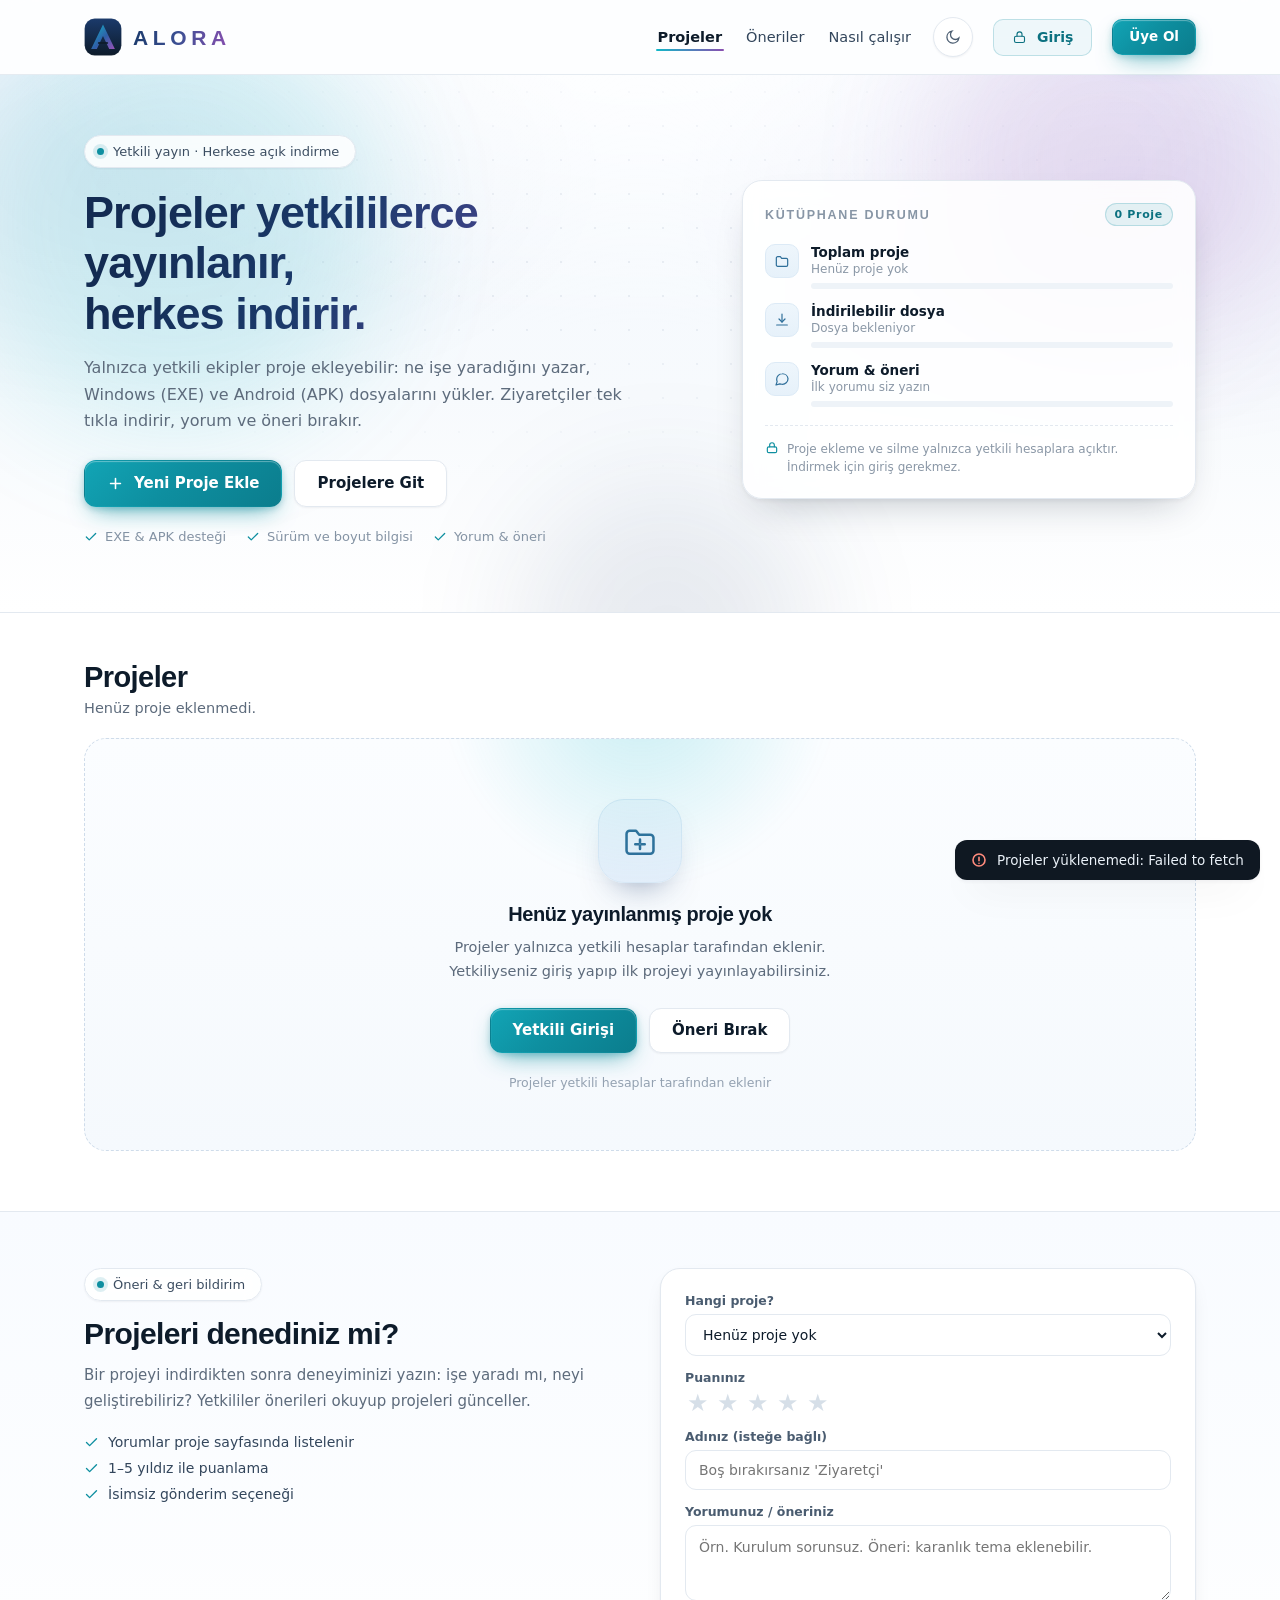
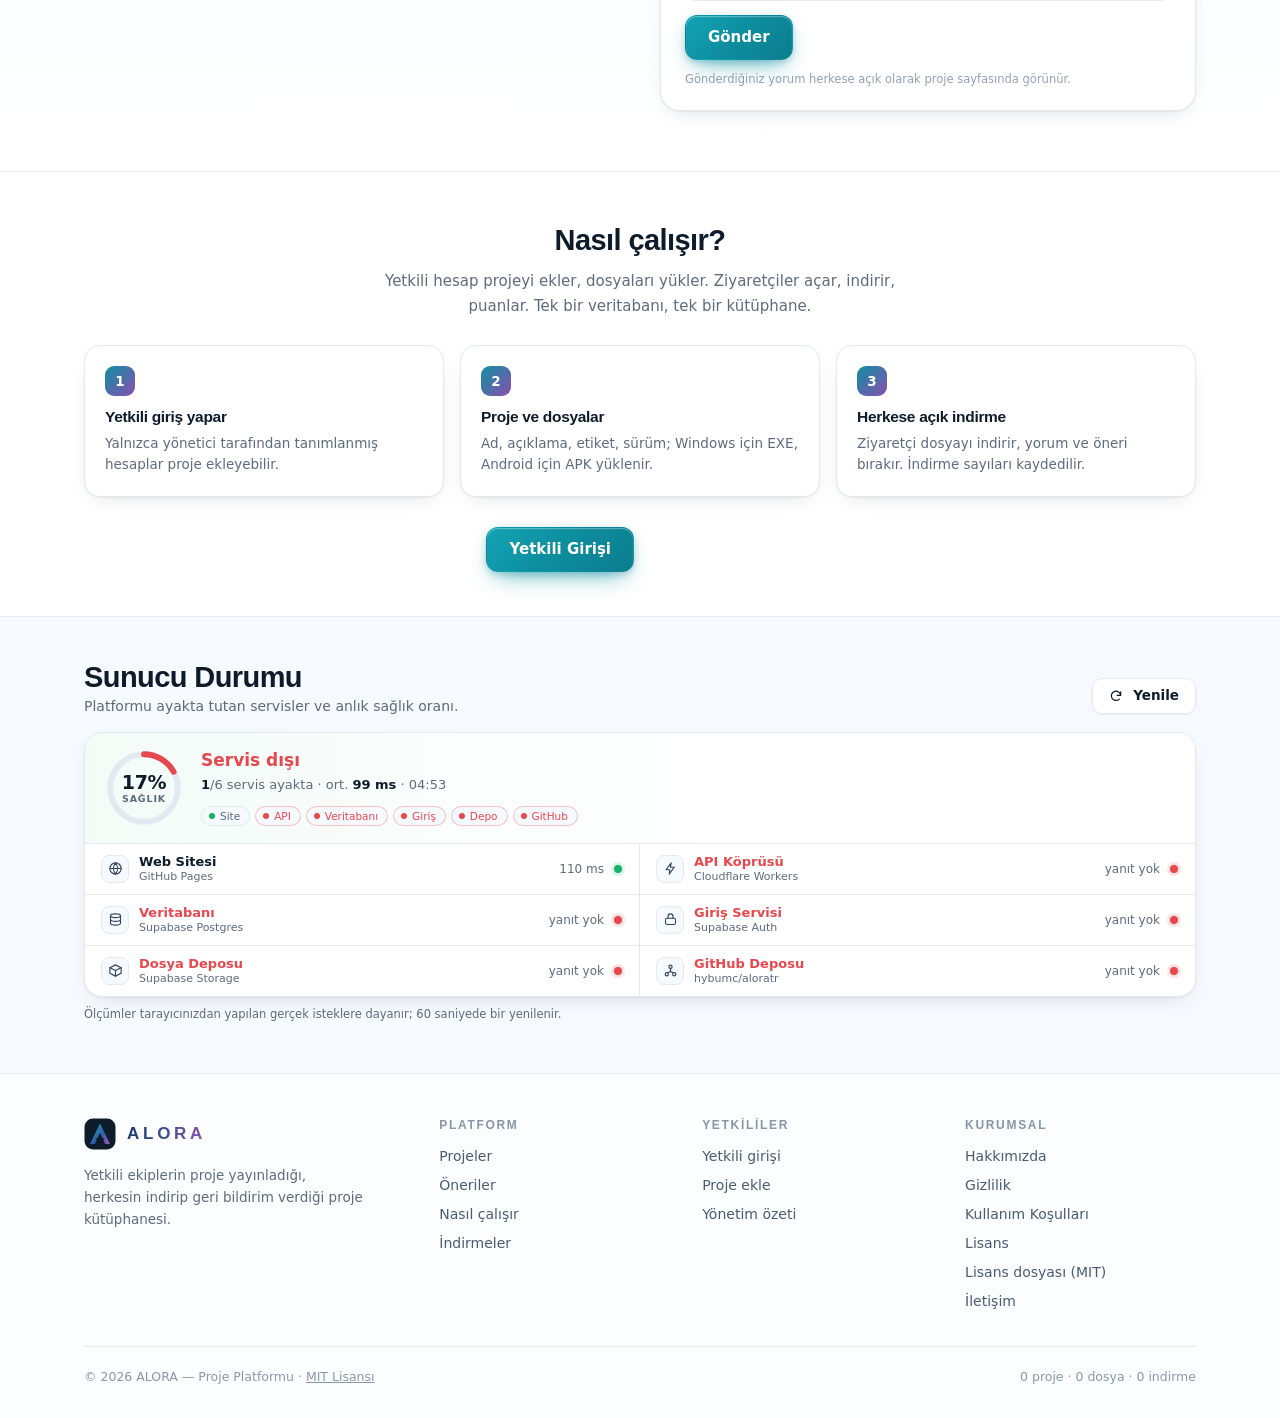
==== commit 6dfed848: "ALORA: index.html" ====
--- a/index.html
+++ b/index.html
@@ -1631,9 +1631,14 @@
   async function loadMe() {
     state.user = null;
     try {
-      // 0) yerel oturum var mı? varsa doğrudan Worker'dan profili çek
+      // 0) yerel oturum: hem alora.session.v2 hem alora.session anahtarını dene
       let raw = null;
       try { raw = JSON.parse(localStorage.getItem('alora.session.v2') || sessionStorage.getItem('alora.session.v2') || 'null'); } catch (e0) {}
+      if (!raw || !raw.access_token) {
+        try { raw = JSON.parse(localStorage.getItem('alora.session') || 'null'); } catch (e0) {}
+      }
+      // token yoksa hiç uğraşma
+      let unused = null;
       if (raw && raw.access_token) {
         try {
           const r = await fetch((window.AloraAPI ? window.AloraAPI.PROXY_URL : 'https://alora-bridge.bold-yew-bb8.workers.dev') + '/auth/user', {
@@ -2059,13 +2064,24 @@
         btn.textContent = 'Dosya yükleniyor… (' + safe + ')';
         try {
           const base = done;
+          let sawProgress = false;
+          const fakeTick = setInterval(() => {
+            if (sawProgress) return;
+            const approx = Math.min(p.file.size * 0.9, done + p.file.size * 0.6);
+            const pct = totals ? Math.round((approx / totals) * 100) : 0;
+            bar.querySelector('i').style.width = pct + '%';
+            meta.innerHTML = '<span>' + mb(approx) + ' MB / ' + mb(totals) + ' MB</span><b>' + pct + '%</b>';
+            btn.textContent = 'Gönderiliyor… ' + mb(approx) + ' MB';
+          }, 400);
           await API.upload(path, p.file, (loaded, total) => {
+            if (loaded > 0) sawProgress = true;
             const cur = base + loaded;
             const pct = totals ? Math.round((cur / totals) * 100) : 0;
             bar.querySelector('i').style.width = pct + '%';
             meta.innerHTML = '<span>' + mb(cur) + ' MB / ' + mb(totals) + ' MB</span><b>' + pct + '%</b>';
             btn.textContent = pct + '% yükleniyor…';
           });
+          clearInterval(fakeTick);
           done += p.file.size;
           await API.rest('files', {
             json: { project_id: projectId, platform: p.platform, name: p.file.name, storage_path: path, size: p.file.size }
@@ -2209,7 +2225,13 @@
       try {
         const safe = f.name.replace(/[^\w.\-]+/g, '_');
         const path = p.id + '/' + Date.now() + '-' + safe;
+        const ftick = setInterval(() => {
+          if (barFill && barFill.style.width && barFill.style.width !== '0%') return;
+          if (barFill) barFill.style.width = '45%';
+          if (meta) meta.innerHTML = '<span>Gönderiliyor… ' + mb(f.size) + ' MB</span><b>45%</b>';
+        }, 500);
         await API.upload(path, f, (loaded, total) => {
+          clearInterval(ftick);
           const pct = total ? Math.round((loaded / total) * 100) : 0;
           if (barFill) barFill.style.width = pct + '%';
           if (meta) meta.innerHTML = '<span>' + mb(loaded) + ' MB / ' + mb(total) + ' MB</span><b>' + pct + '%</b>';
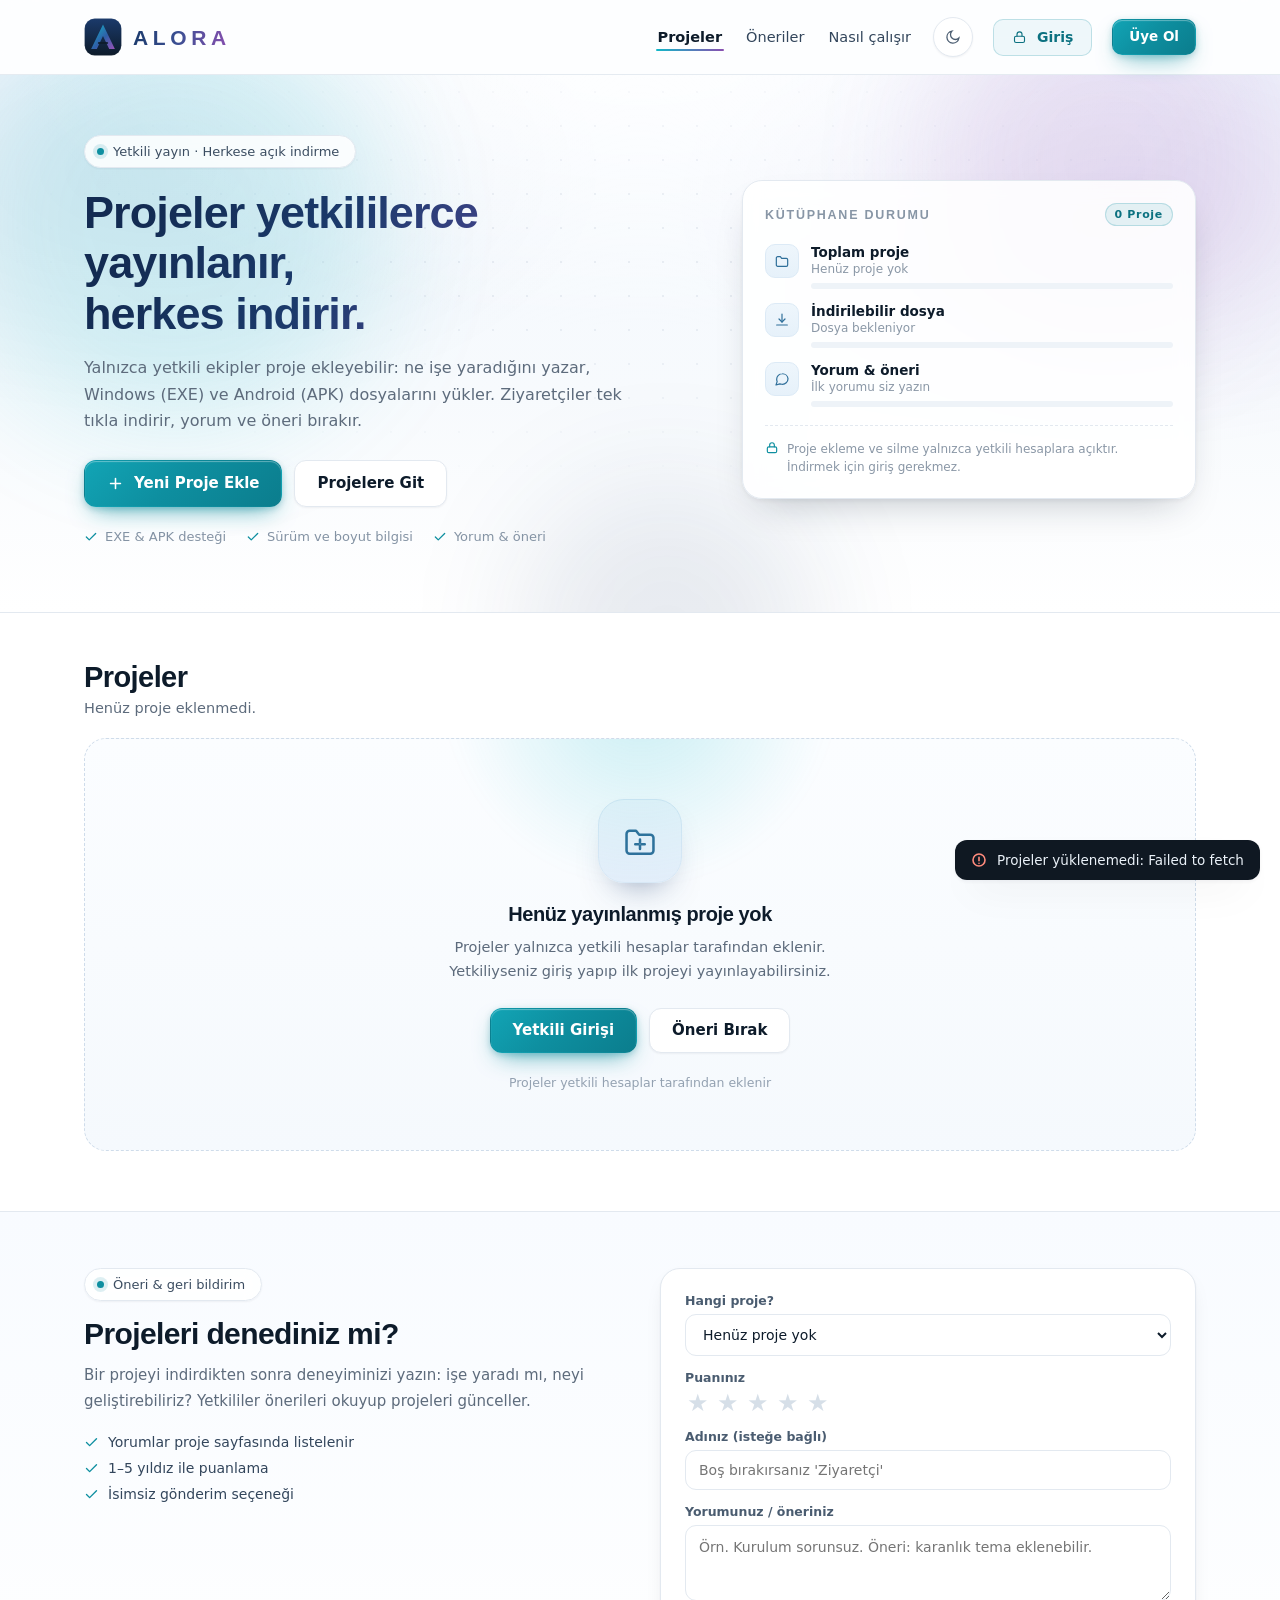
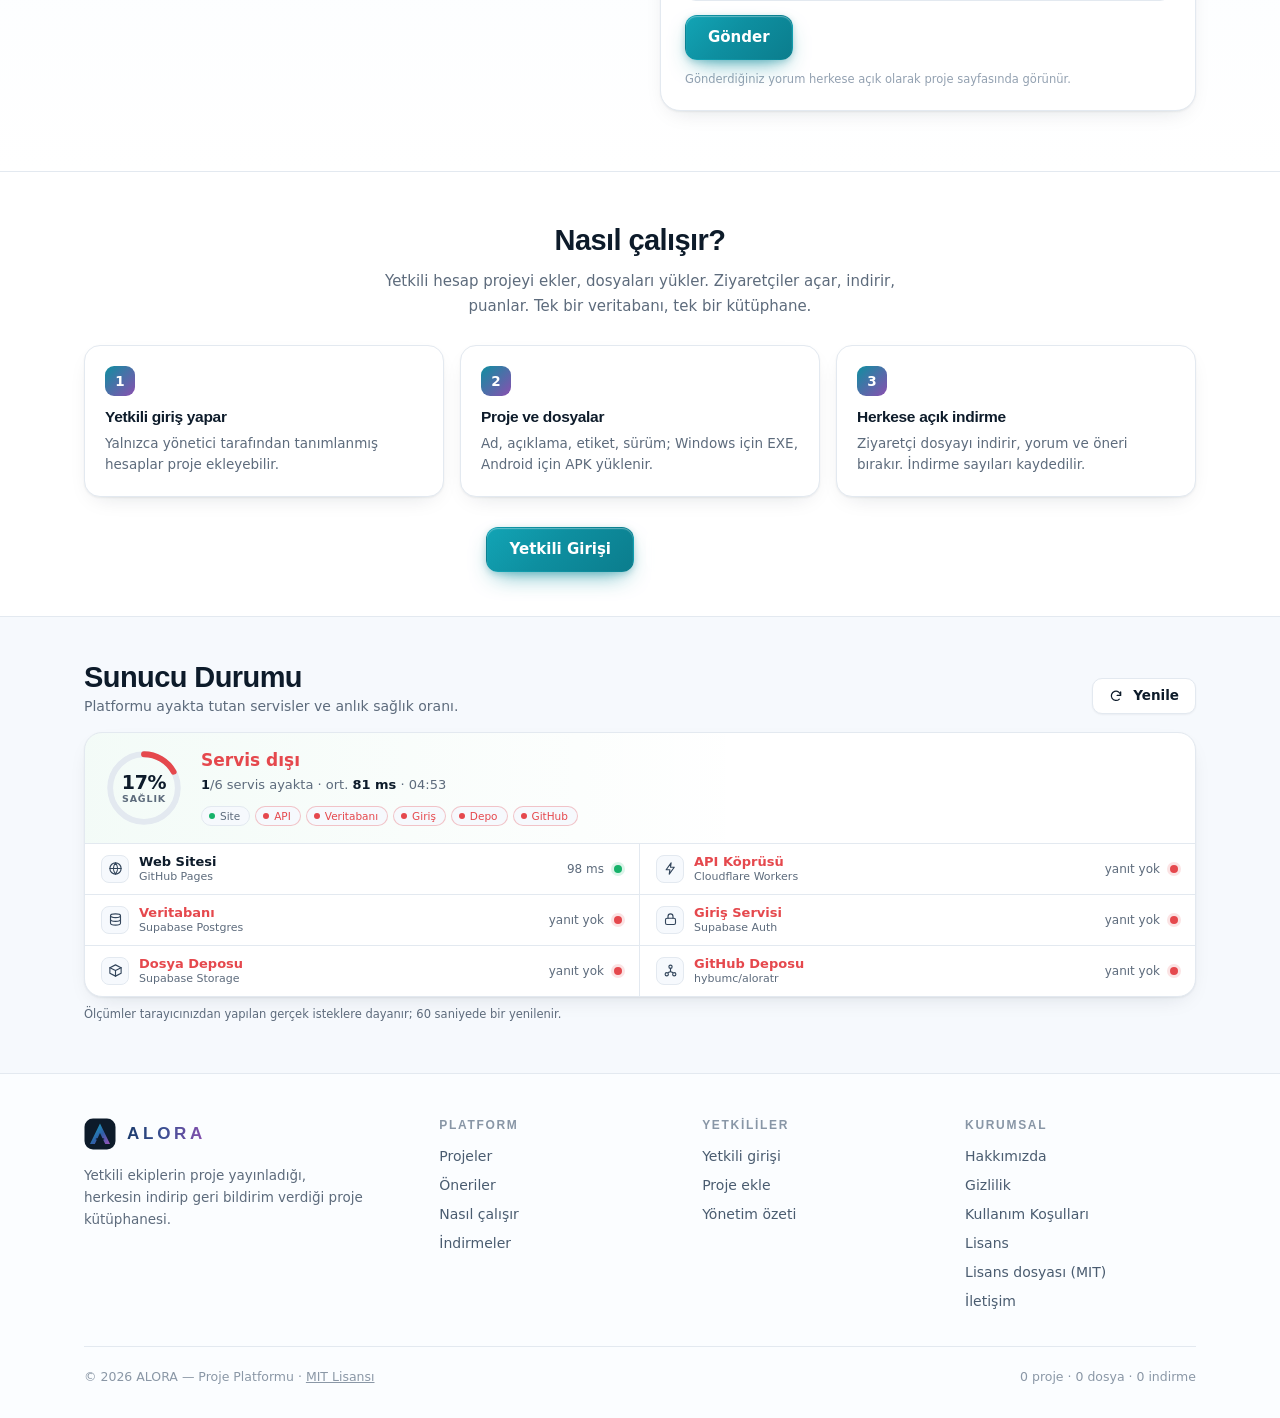
==== commit 1cbd0eb6: "ALORA: index.html" ====
--- a/index.html
+++ b/index.html
@@ -1253,8 +1253,11 @@
   const SESSION_KEY = 'alora.session';
 
   function readSession() {
-    try { return JSON.parse(localStorage.getItem(SESSION_KEY) || 'null'); }
-    catch (e) { return null; }
+    try {
+      var v2 = localStorage.getItem('alora.session.v2') || sessionStorage.getItem('alora.session.v2');
+      if (v2) { var s2 = JSON.parse(v2); if (s2 && s2.access_token) return s2; }
+      return JSON.parse(localStorage.getItem(SESSION_KEY) || 'null');
+    } catch (e) { return null; }
   }
   function writeSession(s) {
     try {
@@ -1264,7 +1267,17 @@
   }
 
   let session = readSession();
-  if (session && session.expires_at && session.expires_at * 1000 < Date.now()) session = null;
+  // expires_at ms cinsinden tutulur; eski kayitlarla uyum icin iki bicimi de destekle
+  function expired(s) {
+    if (!s || !s.expires_at) return false;
+    var exp = s.expires_at;
+    if (exp < 1e12) exp = exp * 1000;
+    return exp < Date.now() - 30000;
+  }
+  if (session && expired(session)) {
+    // süresi geçmiş olsa da token'ı tut; worker 401 derse yenilenir
+    session = session;
+  }
 
   function qs(obj) {
     const p = [];
@@ -1279,10 +1292,10 @@
   /* ---- proxy üzerinden REST ---- */
   async function rest(path, opts) {
     const o = opts || {};
+    session = readSession();
     const headers = Object.assign({
-      'x-alora-key': PUBLIC_TOKEN,
-      'x-alora-token': session ? session.access_token : ''
-    }, o.headers || {});
+      'x-alora-key': PUBLIC_TOKEN
+    }, session && session.access_token ? { 'x-alora-token': session.access_token } : {}, o.headers || {});
     if (o.json !== undefined) {
       headers['Content-Type'] = 'application/json';
       headers['Prefer'] = o.prefer || 'return=representation';
@@ -1376,26 +1389,44 @@
     return SUPABASE_URL + '/storage/v1/object/public/' + BUCKET + '/' + path.split('/').map(encodeURIComponent).join('/');
   }
 
-  async function upload(path, file) {
-    const res = await fetch(PROXY_URL + '/upload/' + path.split('/').map(encodeURIComponent).join('/'), {
-      method: 'POST',
-      headers: {
-        'x-alora-key': PUBLIC_TOKEN,
-        'x-alora-token': session ? session.access_token : '',
-        'Content-Type': file.type || 'application/octet-stream'
-      },
-      body: file
+  function upload(path, file, onProgress) {
+    session = readSession();
+    // v2 anahtarindan da kurtarmayi dene
+    if (!session || !session.access_token) {
+      try {
+        var v2 = localStorage.getItem('alora.session.v2') || sessionStorage.getItem('alora.session.v2');
+        if (v2) { var s2 = JSON.parse(v2); if (s2 && s2.access_token) { session = s2; writeSession(s2); } }
+      } catch (e) {}
+    }
+    if (!session || !session.access_token) {
+      return Promise.reject(new Error('Oturum bulunamadı. Lütfen tekrar giriş yapın.'));
+    }
+    return new Promise(function (resolve, reject) {
+      var url = PROXY_URL + '/upload/' + path.split('/').map(encodeURIComponent).join('/');
+      var xhr = new XMLHttpRequest();
+      xhr.open('POST', url, true);
+      xhr.setRequestHeader('x-alora-key', PUBLIC_TOKEN);
+      xhr.setRequestHeader('x-alora-token', session.access_token);
+      xhr.setRequestHeader('Content-Type', file.type || 'application/octet-stream');
+      if (typeof onProgress === 'function') {
+        xhr.upload.onprogress = function (ev) {
+          if (ev.lengthComputable) onProgress(ev.loaded, ev.total);
+        };
+      }
+      xhr.onload = function () {
+        if (xhr.status >= 200 && xhr.status < 300) { resolve(path); return; }
+        var msg = 'Dosya yüklenemedi (' + xhr.status + ')';
+        try { var jj = JSON.parse(xhr.responseText); msg = jj.error || jj.message || msg; } catch (e) {}
+        reject(new Error(msg));
+      };
+      xhr.onerror = function () { reject(new Error('Bağlantı hatası — dosya yüklenemedi.')); };
+      xhr.ontimeout = function () { reject(new Error('Yükleme zaman aşımına uğradı.')); };
+      xhr.send(file);
     });
-    const txt = await res.text();
-    if (!res.ok) {
-      let msg = 'Dosya yüklenemedi (' + res.status + ')';
-      try { const j = JSON.parse(txt); msg = j.message || j.error || msg; } catch (e) {}
-      throw new Error(msg);
-    }
-    return path;
   }
 
   async function remove(path) {
+    session = readSession();
     try {
       await fetch(PROXY_URL + '/remove/' + path.split('/').map(encodeURIComponent).join('/'), {
         method: 'DELETE',
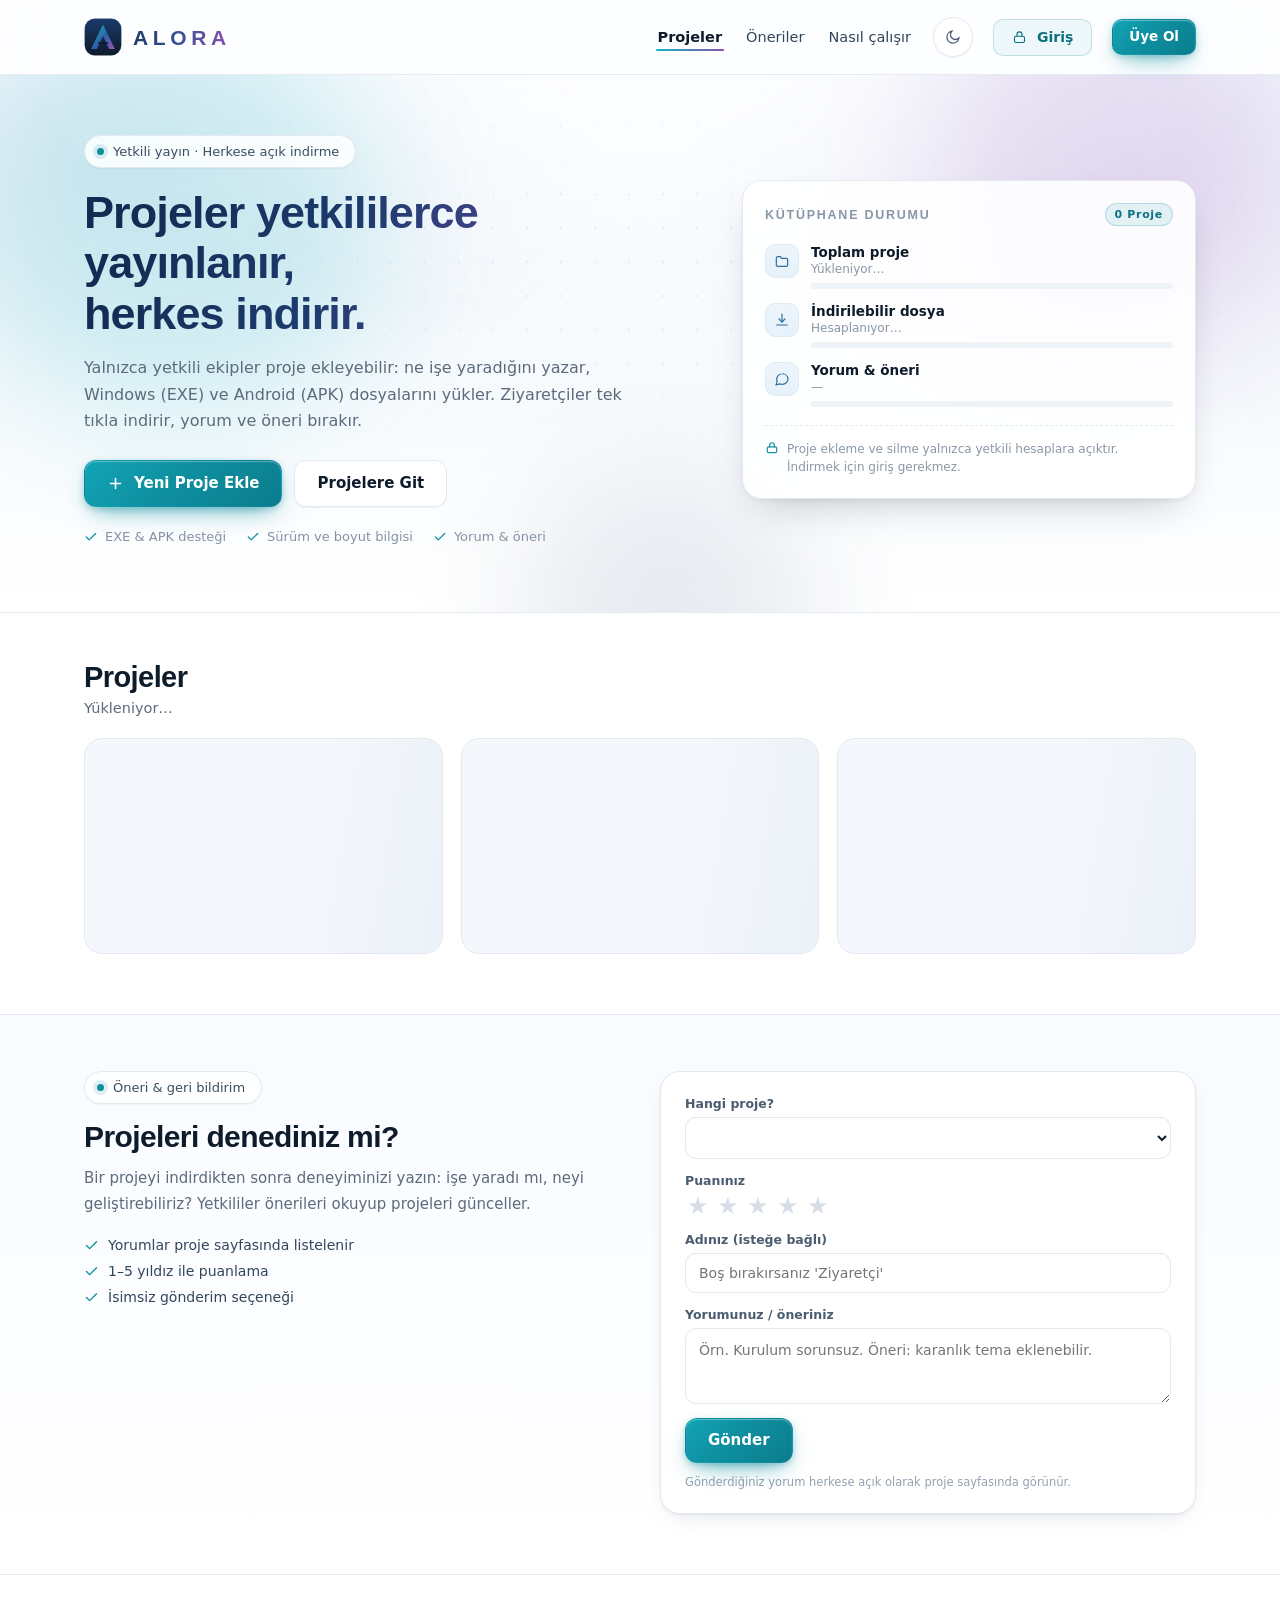
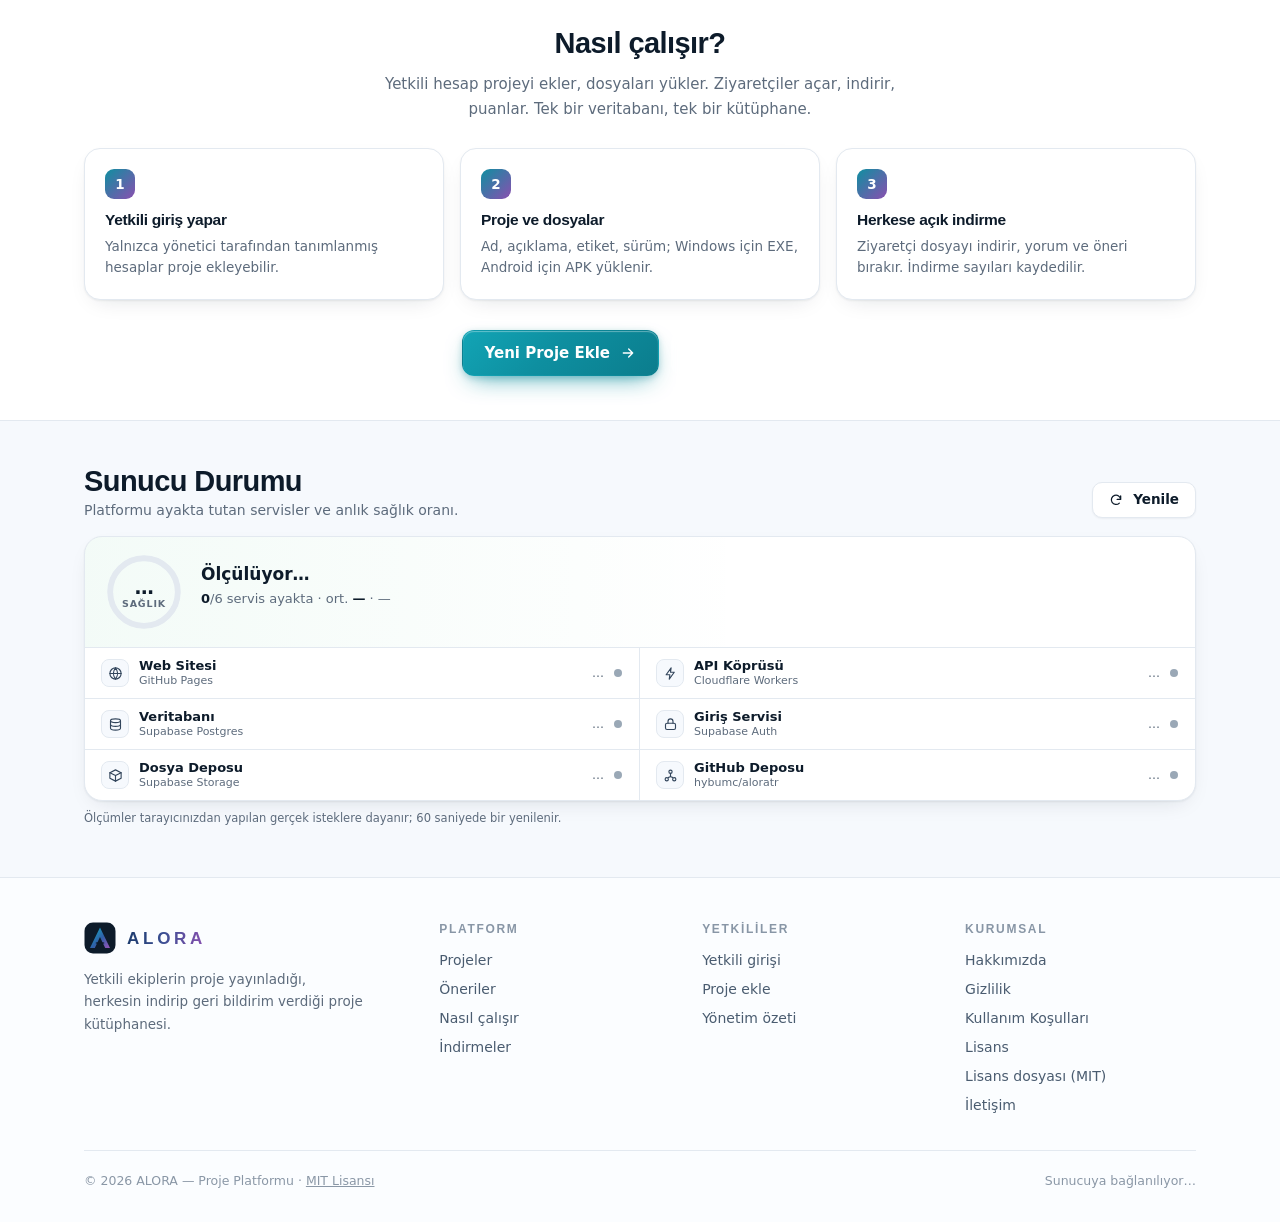
==== commit 92cde86b: "ALORA: index.html" ====
--- a/index.html
+++ b/index.html
@@ -1385,45 +1385,63 @@
   const SUPABASE_URL = 'https://mwmeqcdjeyuflkobezby.supabase.co';
 
   // Indirme: dogrudan Supabase public storage (anahtar gerekmez, herkese acik)
-  function publicUrl(path) {
-    return SUPABASE_URL + '/storage/v1/object/public/' + BUCKET + '/' + path.split('/').map(encodeURIComponent).join('/');
-  }
-
-  function upload(path, file, onProgress) {
+  function publicUrl(path, parts) {
+    if (parts && parts > 1) {
+      var nm = path.split('/').pop().split('-').slice(1).join('-') || path.split('/').pop();
+      return PROXY_URL + '/filechunks/' + path.split('/').map(encodeURIComponent).join('/') + '?parts=' + parts + '&name=' + encodeURIComponent(nm);
+    }
+    return PROXY_URL + '/file/' + path.split('/').map(encodeURIComponent).join('/');
+  }
+
+  var CHUNK = 40 * 1024 * 1024;
+
+  function putChunk(urlPath, blob, onProgress) {
     session = readSession();
-    // v2 anahtarindan da kurtarmayi dene
-    if (!session || !session.access_token) {
-      try {
-        var v2 = localStorage.getItem('alora.session.v2') || sessionStorage.getItem('alora.session.v2');
-        if (v2) { var s2 = JSON.parse(v2); if (s2 && s2.access_token) { session = s2; writeSession(s2); } }
-      } catch (e) {}
-    }
     if (!session || !session.access_token) {
       return Promise.reject(new Error('Oturum bulunamadı. Lütfen tekrar giriş yapın.'));
     }
     return new Promise(function (resolve, reject) {
-      var url = PROXY_URL + '/upload/' + path.split('/').map(encodeURIComponent).join('/');
       var xhr = new XMLHttpRequest();
-      xhr.open('POST', url, true);
+      xhr.open('PUT', PROXY_URL + urlPath, true);
       xhr.setRequestHeader('x-alora-key', PUBLIC_TOKEN);
       xhr.setRequestHeader('x-alora-token', session.access_token);
-      xhr.setRequestHeader('Content-Type', file.type || 'application/octet-stream');
+      xhr.setRequestHeader('Content-Type', 'application/octet-stream');
       if (typeof onProgress === 'function') {
         xhr.upload.onprogress = function (ev) {
           if (ev.lengthComputable) onProgress(ev.loaded, ev.total);
         };
       }
       xhr.onload = function () {
-        if (xhr.status >= 200 && xhr.status < 300) { resolve(path); return; }
-        var msg = 'Dosya yüklenemedi (' + xhr.status + ')';
+        if (xhr.status >= 200 && xhr.status < 300) { resolve(true); return; }
+        var msg = 'Parça yüklenemedi (' + xhr.status + ')';
         try { var jj = JSON.parse(xhr.responseText); msg = jj.error || jj.message || msg; } catch (e) {}
         reject(new Error(msg));
       };
-      xhr.onerror = function () { reject(new Error('Bağlantı hatası — dosya yüklenemedi.')); };
-      xhr.ontimeout = function () { reject(new Error('Yükleme zaman aşımına uğradı.')); };
-      xhr.send(file);
+      xhr.onerror = function () { reject(new Error('Bağlantı hatası — parça yüklenemedi.')); };
+      xhr.send(blob);
     });
   }
+
+  // Büyük dosyaları 40 MB'lık parçalara bölerek yükler
+  async function uploadFile(path, file, onProgress) {
+    var parts = Math.ceil(file.size / CHUNK);
+    if (parts <= 1) return upload(path, file, onProgress);
+    var sentBase = 0;
+    for (var i = 1; i <= parts; i++) {
+      var start = (i - 1) * CHUNK;
+      var end = Math.min(file.size, start + CHUNK);
+      var blob = file.slice(start, end);
+      var base = sentBase;
+      await putChunk('/upload/' + path.split('/').map(encodeURIComponent).join('/') + '.part' + i, blob, function (loaded) {
+        if (onProgress) onProgress(base + loaded, file.size);
+      });
+      sentBase += blob.size;
+      if (onProgress) onProgress(sentBase, file.size);
+    }
+    return { parts: parts, storagePath: path };
+  }
+
+  function upload(path, file, onProgress) {
 
   async function remove(path) {
     session = readSession();
@@ -1452,7 +1470,7 @@
   window.AloraAPI = {
     PROXY_URL, BUCKET,
     rest, signIn, signOut, currentUser, profile,
-    upload, remove, publicUrl, bump,
+    upload, uploadFile, remove, publicUrl, bump,
     hasSession: () => !!session,
     sessionUser: () => (session ? session.user : null)
   };
@@ -1886,7 +1904,7 @@
       const tags = (p.tags || []).slice(0, 4).map((t) => '<span class="tag">' + esc(t) + '</span>').join('');
       const first = (p.files || [])[0];
       const dl = first
-        ? '<a class="btn btn-primary btn-sm" href="' + esc(API.publicUrl(first.storage_path)) + '" data-dl="' + first.id + '" target="_blank" rel="noopener">İndir</a>'
+        ? '<a class="btn btn-primary btn-sm" href="' + esc(API.publicUrl(first.storage_path, first.parts)) + '" data-dl="' + first.id + '" target="_blank" rel="noopener">İndir</a>'
         : '<button class="btn btn-secondary btn-sm is-disabled" type="button" disabled>Dosya yok</button>';
       const anim = reduce ? '' : 'style="animation:panelIn .5s cubic-bezier(.2,.8,.3,1) ' + (i * 55) + 'ms both"';
       return '' +
@@ -2104,7 +2122,7 @@
             meta.innerHTML = '<span>' + mb(approx) + ' MB / ' + mb(totals) + ' MB</span><b>' + pct + '%</b>';
             btn.textContent = 'Gönderiliyor… ' + mb(approx) + ' MB';
           }, 400);
-          await API.upload(path, p.file, (loaded, total) => {
+          const upRes = await API.uploadFile(path, p.file, (loaded, total) => {
             if (loaded > 0) sawProgress = true;
             const cur = base + loaded;
             const pct = totals ? Math.round((cur / totals) * 100) : 0;
@@ -2115,7 +2133,14 @@
           clearInterval(fakeTick);
           done += p.file.size;
           await API.rest('files', {
-            json: { project_id: projectId, platform: p.platform, name: p.file.name, storage_path: path, size: p.file.size }
+            json: {
+              project_id: projectId,
+              platform: p.platform,
+              name: p.file.name,
+              storage_path: path,
+              size: p.file.size,
+              parts: (upRes && upRes.parts) || 1
+            }
           });
           uploaded.push(safe);
         } catch (upErr) {
@@ -2156,7 +2181,7 @@
         platformBadge(f.platform) +
         '<div class="dl-main"><div class="dl-name">' + esc(f.name) + '</div>' +
           '<div class="dl-sub">' + (f.sizeText || fmtBytes(f.size)) + ' · ' + (f.downloads || 0) + ' indirme</div></div>' +
-        '<a class="btn btn-primary btn-sm" href="' + esc(API.publicUrl(f.storage_path)) + '" data-dl="' + f.id + '" target="_blank" rel="noopener">İndir</a>' +
+        '<a class="btn btn-primary btn-sm" href="' + esc(API.publicUrl(f.storage_path, f.parts)) + '" data-dl="' + f.id + '" target="_blank" rel="noopener">İndir</a>' +
         (isStaff() ? '<button class="btn btn-icon" type="button" data-delfile="' + f.id + '" title="Dosyayı sil" style="width:34px;height:34px">✕</button>' : '') +
       '</div>'
     ).join('');
@@ -2261,7 +2286,7 @@
           if (barFill) barFill.style.width = '45%';
           if (meta) meta.innerHTML = '<span>Gönderiliyor… ' + mb(f.size) + ' MB</span><b>45%</b>';
         }, 500);
-        await API.upload(path, f, (loaded, total) => {
+        const upRes2 = await API.uploadFile(path, f, (loaded, total) => {
           clearInterval(ftick);
           const pct = total ? Math.round((loaded / total) * 100) : 0;
           if (barFill) barFill.style.width = pct + '%';
@@ -2269,7 +2294,7 @@
           btn.textContent = pct + '% yüklendi…';
         });
         const rows = await API.rest('files', {
-          json: { project_id: p.id, platform: platform, name: f.name, storage_path: path, size: f.size }
+          json: { project_id: p.id, platform: platform, name: f.name, storage_path: path, size: f.size, parts: (upRes2 && upRes2.parts) || 1 }
         });
         const row = Array.isArray(rows) ? rows[0] : rows;
         p.files = p.files || [];
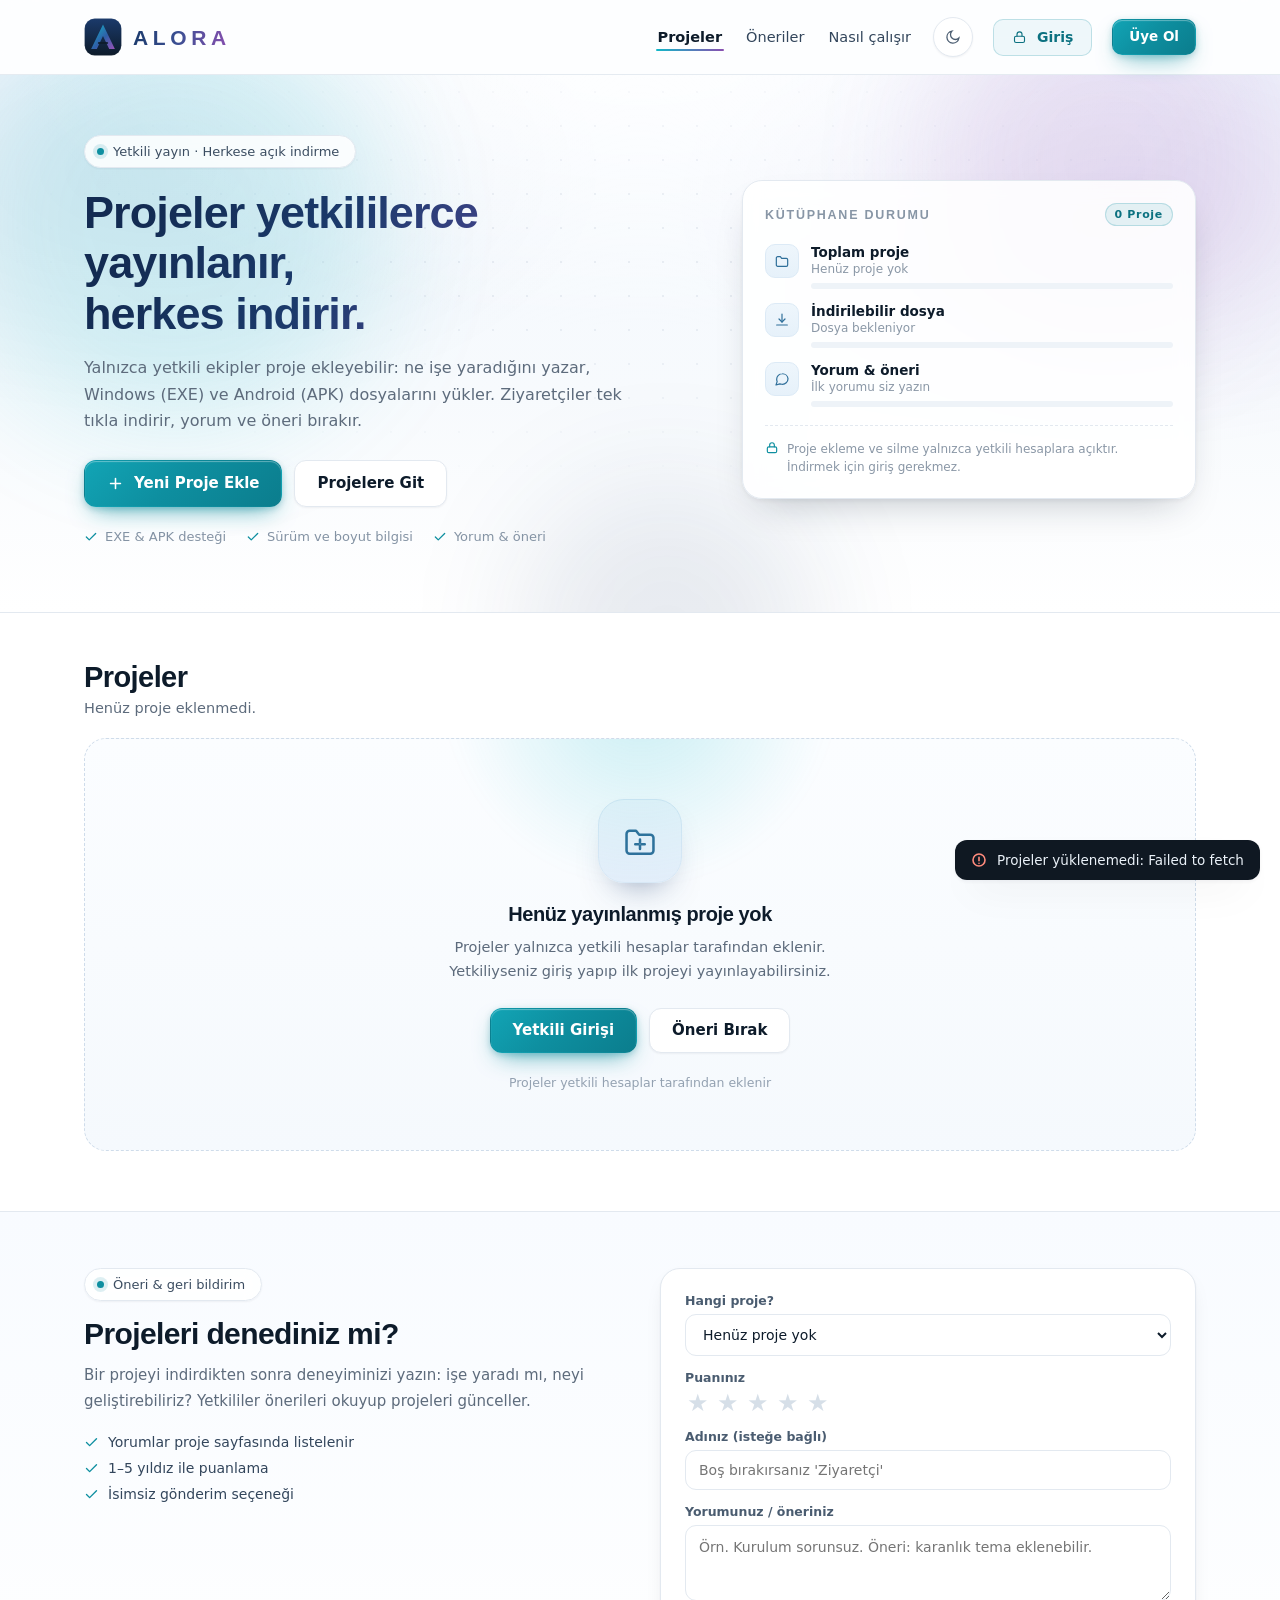
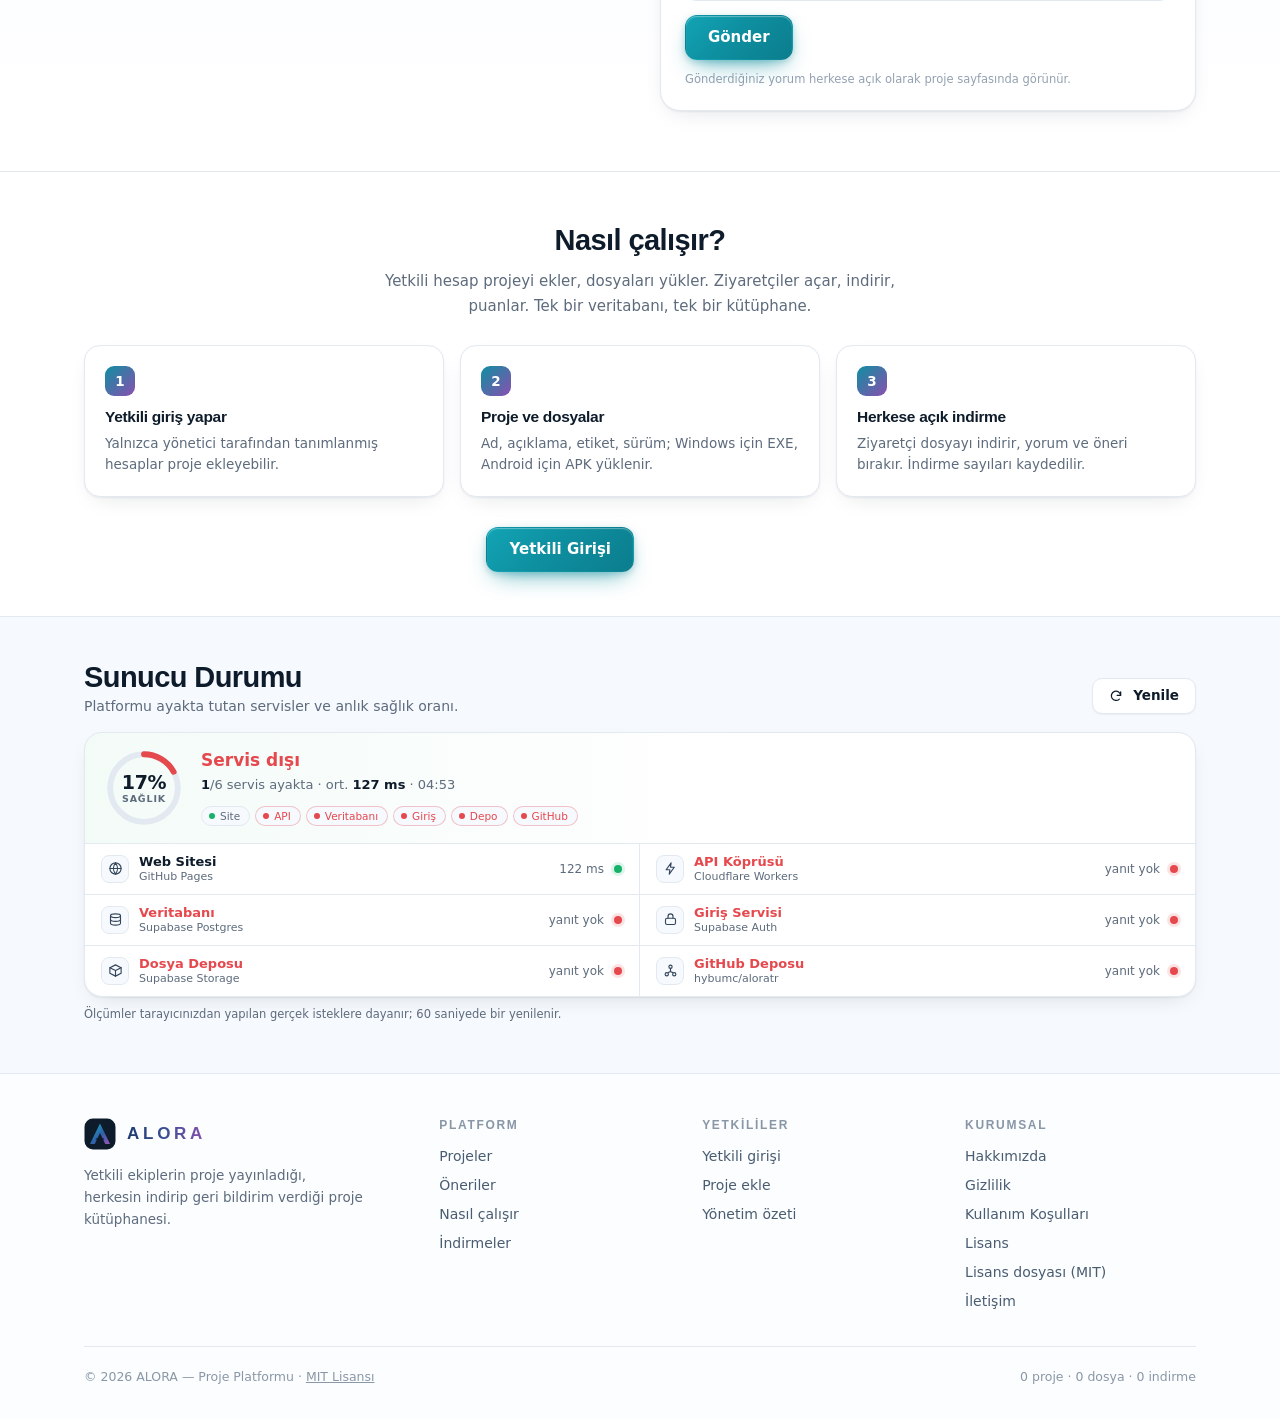
==== commit 09837d39: "ALORA: index.html upload fonksiyonu onarildi (sozdizimi hatasi)" ====
--- a/index.html
+++ b/index.html
@@ -1442,6 +1442,31 @@
   }
 
   function upload(path, file, onProgress) {
+    session = readSession();
+    if (!session || !session.access_token) {
+      return Promise.reject(new Error('Oturum bulunamadı. Lütfen tekrar giriş yapın.'));
+    }
+    return new Promise(function (resolve, reject) {
+      var xhr = new XMLHttpRequest();
+      xhr.open('POST', PROXY_URL + '/upload/' + path.split('/').map(encodeURIComponent).join('/'), true);
+      xhr.setRequestHeader('x-alora-key', PUBLIC_TOKEN);
+      xhr.setRequestHeader('x-alora-token', session.access_token);
+      xhr.setRequestHeader('Content-Type', 'application/octet-stream');
+      if (typeof onProgress === 'function') {
+        xhr.upload.onprogress = function (ev) {
+          if (ev.lengthComputable) onProgress(ev.loaded, ev.total);
+        };
+      }
+      xhr.onload = function () {
+        if (xhr.status >= 200 && xhr.status < 300) { resolve(true); return; }
+        var msg = 'Yüklenemedi (' + xhr.status + ')';
+        try { var jj = JSON.parse(xhr.responseText); msg = jj.error || jj.message || msg; } catch (e) {}
+        reject(new Error(msg));
+      };
+      xhr.onerror = function () { reject(new Error('Bağlantı hatası — dosya yüklenemedi.')); };
+      xhr.send(file);
+    });
+  }
 
   async function remove(path) {
     session = readSession();
@@ -1937,6 +1962,9 @@
   }
 
   async function loadProjects() {
+    const sk0 = $('#skeleton');
+    if (sk0) sk0.classList.add('is-hidden');
+    const t0 = setTimeout(() => { if (!state.projects.length) render(); }, 1200);
     try {
       const rows = await API.rest('projects?select=*,files(*),comments(id)&order=created_at.desc');
       state.projects = (rows || []).map((p) => {
@@ -1953,6 +1981,7 @@
       state.projects = [];
       toast('Projeler yüklenemedi: ' + e.message, 'err');
     }
+    clearTimeout(t0);
     render();
   }
 
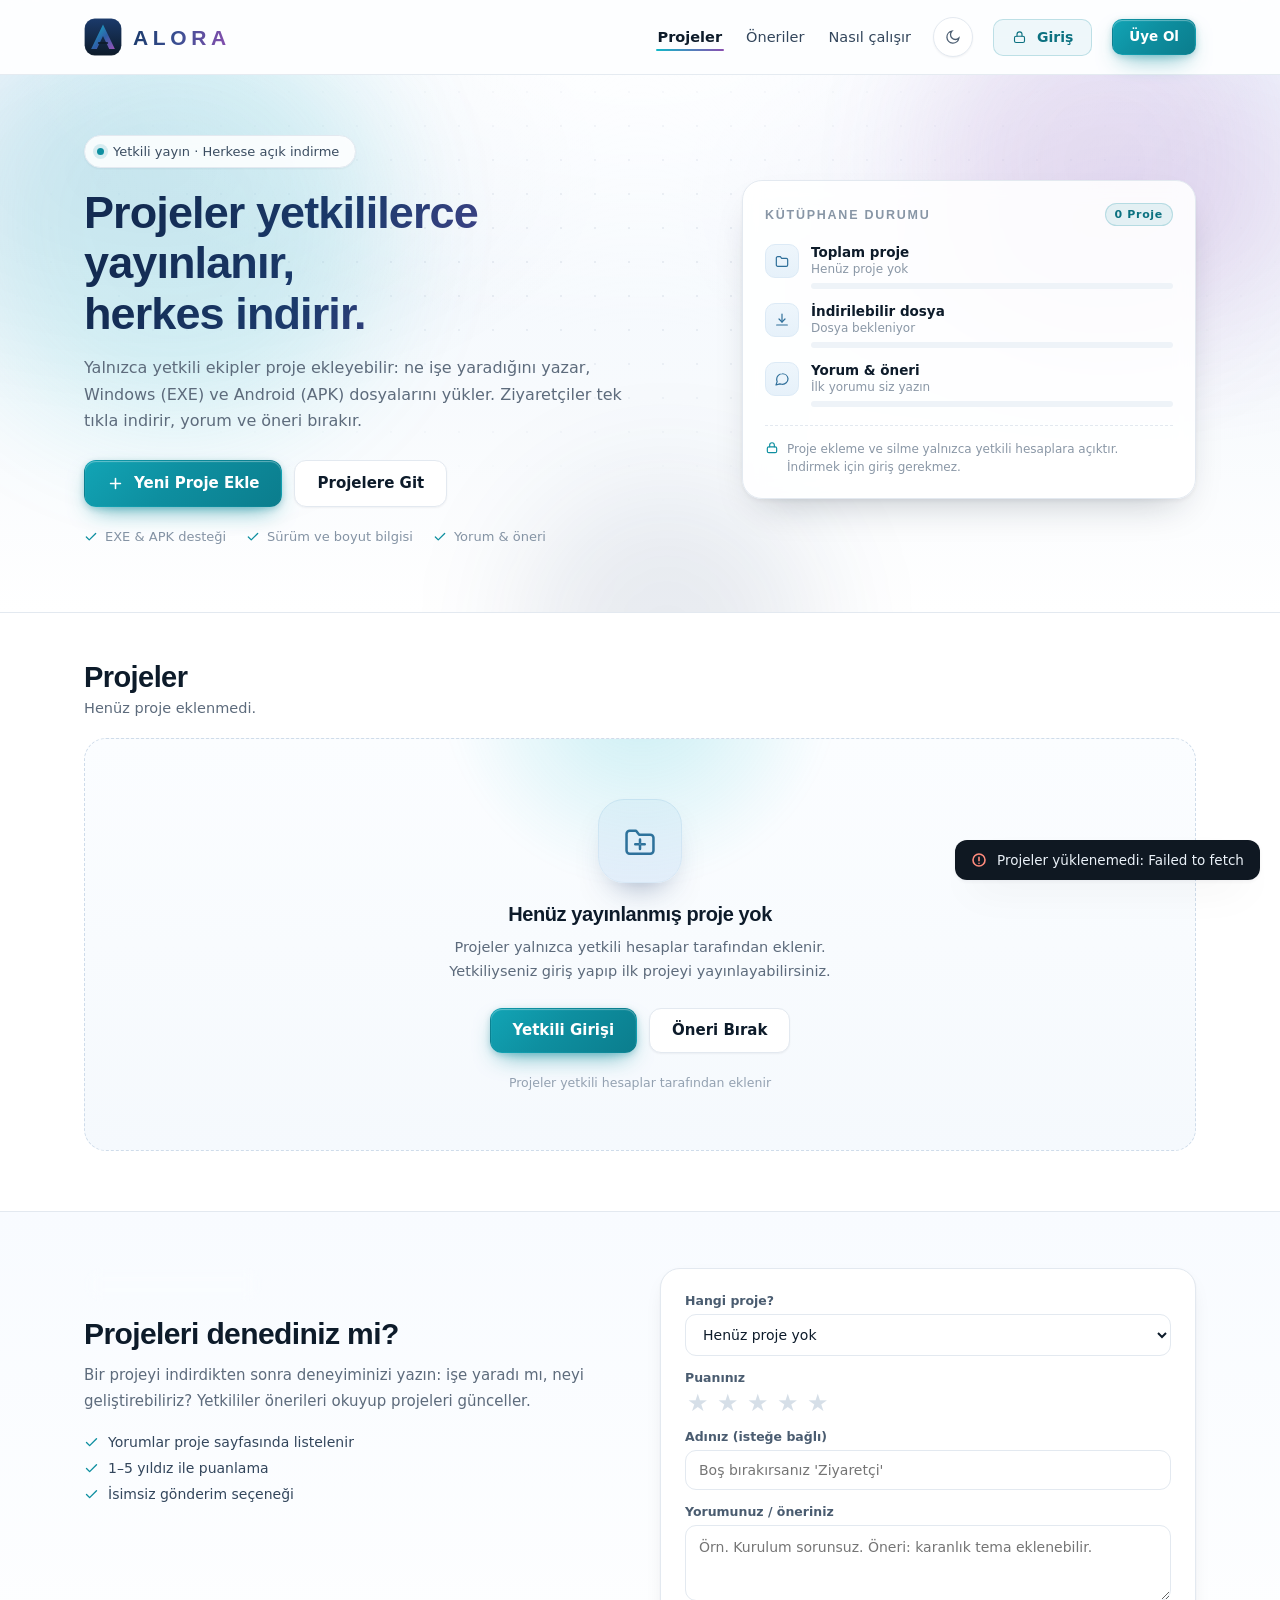
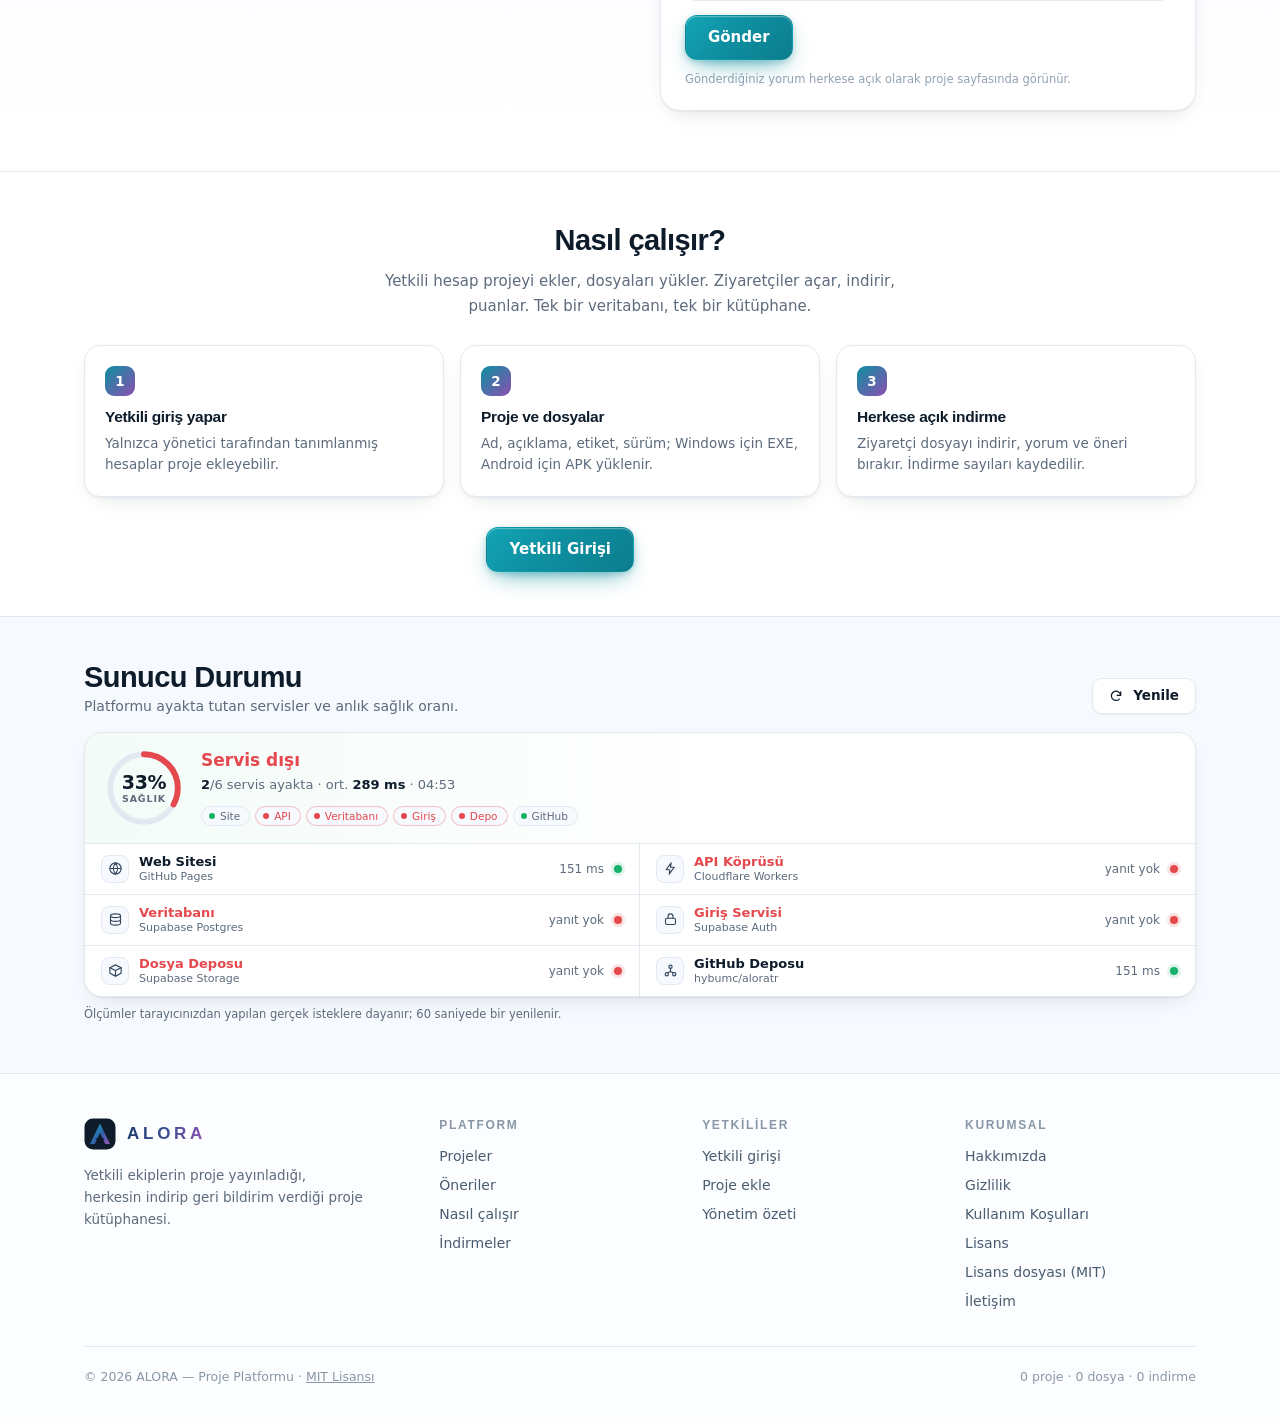
==== commit 4f0e8fdb: "ALORA: tam duzenleme modali + MB gostergesi + sunucu durumu duzeltmesi" ====
--- a/index.html
+++ b/index.html
@@ -446,6 +446,25 @@
 .sp-bar.up i{background:#17b26a}
 .sp-bar.down i{background:#e5484d}
 .sp-bar.down{color:#e5484d;border-color:rgba(229,72,77,.3)}
+/* duzenleme: dosya listesi */
+.edit-files{display:flex;flex-direction:column;gap:7px;margin-bottom:10px}
+.edit-files .ef-row{display:flex;align-items:center;gap:9px;padding:8px 10px;border:1px solid var(--line);border-radius:9px;background:var(--bg);font-size:12.5px}
+.edit-files .ef-row .ef-n{flex:1;min-width:0;overflow:hidden;text-overflow:ellipsis;white-space:nowrap}
+.edit-files .ef-row .ef-s{color:var(--muted);font-size:11.5px;flex:0 0 auto}
+.edit-files .ef-row .ef-x{border:0;background:transparent;color:#e5484d;cursor:pointer;font-size:15px;line-height:1;padding:2px 5px;border-radius:6px}
+.edit-files .ef-row .ef-x:hover{background:rgba(229,72,77,.12)}
+.edit-files .ef-empty{font-size:12.5px;color:var(--muted)}
+.edit-addfile{display:flex;gap:8px;align-items:stretch}
+.edit-addfile select{flex:0 0 auto;min-width:150px}
+.edit-addfile .drop{flex:1;min-height:46px;margin:0}
+.drop-sm{font-size:12.5px}
+/* yukleme cubugu (modal ici) */
+.up-bar{height:6px;border-radius:99px;background:var(--line);overflow:hidden;margin-top:10px}
+.up-bar i{display:block;height:100%;width:0;background:linear-gradient(90deg,#0fb6a6,#1f8fdd);transition:width .18s ease}
+.up-meta{display:flex;justify-content:space-between;font-size:11.5px;color:var(--muted);margin-top:5px}
+.up-meta b{color:var(--text)}
+/* dosya satiri boyut etiketi */
+.dl-size{font-size:11.5px;color:var(--muted);font-weight:600;white-space:nowrap}
 .sp-list{display:grid;grid-template-columns:1fr 1fr;gap:0}
 .sp-row{display:grid;grid-template-columns:28px 1fr auto 9px;align-items:center;gap:10px;padding:10px 16px;border-bottom:1px solid var(--line)}
 .sp-row:nth-child(odd){border-right:1px solid var(--line)}
@@ -1039,6 +1058,86 @@
       <div class="modal-note">
         <svg width="14" height="14" viewBox="0 0 24 24" fill="none" stroke="currentColor" stroke-width="2" stroke-linecap="round"><circle cx="12" cy="12" r="9"/><path d="M12 11v5M12 8h.01"/></svg>
         <span>Dosyalar sunucudaki veritabanına ve disk alanına kaydedilir. Tek dosya sınırı 200 MB.</span>
+      </div>
+    </form>
+  </div>
+</div>
+
+<!-- PROJE DUZENLEME MODALI (tam) -->
+<div class="modal" id="editModal" role="dialog" aria-modal="true" aria-labelledby="editTitle">
+  <div class="modal-back" data-close-modal></div>
+  <div class="modal-card" style="max-width:640px">
+    <div class="modal-head">
+      <div>
+        <h3 id="editTitle">Projeyi düzenle</h3>
+        <p>Tüm alanları değiştirebilirsiniz. Dosyalar aşağıdan eklenir/silinir.</p>
+      </div>
+      <button class="btn btn-icon" type="button" aria-label="Kapat" data-close-modal style="width:34px;height:34px">
+        <svg width="16" height="16" viewBox="0 0 24 24" fill="none" stroke="currentColor" stroke-width="2.2" stroke-linecap="round"><path d="M6 6l12 12M18 6 6 18"/></svg>
+      </button>
+    </div>
+
+    <form id="editForm" novalidate>
+      <input type="hidden" id="eId" />
+      <div class="grid-2">
+        <div class="field">
+          <label for="eName">Proje adı *</label>
+          <input id="eName" type="text" required maxlength="80" />
+        </div>
+        <div class="field">
+          <label for="eVersion">Sürüm</label>
+          <input id="eVersion" type="text" maxlength="24" />
+        </div>
+      </div>
+
+      <div class="field">
+        <label for="eDesc">Ne işe yarar? *</label>
+        <textarea id="eDesc" maxlength="2000" style="min-height:92px"></textarea>
+      </div>
+
+      <div class="field">
+        <label for="eTags">Etiketler</label>
+        <input id="eTags" type="text" />
+        <span class="hint">Virgülle ayırın (en fazla 6 etiket).</span>
+      </div>
+
+      <div class="field">
+        <label for="eStatus">Durum</label>
+        <select id="eStatus">
+          <option value="yayinda">Yayında (herkes görür)</option>
+          <option value="bakimda">Bakımda (uyarı etiketiyle görünür)</option>
+          <option value="arsiv">Arşiv (yalnızca yetkililer görür)</option>
+        </select>
+      </div>
+
+      <div class="field">
+        <label for="eNotes">Güncelleme notları</label>
+        <textarea id="eNotes" maxlength="4000" style="min-height:80px"></textarea>
+      </div>
+
+      <div class="field">
+        <label>Dosyalar</label>
+        <div id="editFileList" class="edit-files"></div>
+        <div class="edit-addfile">
+          <select id="eFilePlatform">
+            <option value="windows">Windows (EXE)</option>
+            <option value="android">Android (APK)</option>
+            <option value="other">Diğer</option>
+          </select>
+          <label class="drop drop-sm" for="eFileInput">
+            <strong>Dosya seç</strong> veya sürükle
+            <span class="fname" id="eFileName"></span>
+            <input id="eFileInput" type="file" class="is-hidden" />
+          </label>
+        </div>
+        <div class="up-bar" id="eBar" style="display:none"><i></i></div>
+        <div class="up-meta" id="eMeta" style="display:none"></div>
+      </div>
+
+      <div class="form-error is-hidden" id="editError"></div>
+      <div class="modal-foot">
+        <button class="btn btn-secondary btn-sm" type="button" data-close-modal>Vazgeç</button>
+        <button class="btn btn-primary btn-sm" type="submit" id="editSubmit">Kaydet</button>
       </div>
     </form>
   </div>
@@ -2136,31 +2235,40 @@
       const projectId = project.id;
 
       const uploaded = [];
-      for (const p of picked) {
+      for (let pi = 0; pi < picked.length; pi++) {
+        const p = picked[pi];
         const safe = p.file.name.replace(/[^\w.\-]+/g, '_');
         const path = projectId + '/' + Date.now() + '-' + safe;
+        const parts = Math.ceil(p.file.size / (40 * 1024 * 1024));
+        const parcaTxt = parts > 1 ? ' · ' + parts + ' parça' : '';
         btn.textContent = 'Dosya yükleniyor… (' + safe + ')';
         try {
           const base = done;
           let sawProgress = false;
+          let lastPct = 0;
+          const paintUp = (curBytes, pct, extra) => {
+            if (bar) bar.querySelector('i').style.width = pct + '%';
+            if (meta) {
+              meta.innerHTML = '<span>' + mb(curBytes) + ' MB / ' + mb(totals) + ' MB' +
+                (extra || '') + '</span><b>' + pct + '%</b>';
+            }
+            btn.textContent = pct + '% yükleniyor…';
+          };
           const fakeTick = setInterval(() => {
             if (sawProgress) return;
-            const approx = Math.min(p.file.size * 0.9, done + p.file.size * 0.6);
-            const pct = totals ? Math.round((approx / totals) * 100) : 0;
-            bar.querySelector('i').style.width = pct + '%';
-            meta.innerHTML = '<span>' + mb(approx) + ' MB / ' + mb(totals) + ' MB</span><b>' + pct + '%</b>';
-            btn.textContent = 'Gönderiliyor… ' + mb(approx) + ' MB';
-          }, 400);
+            lastPct = Math.min(90, lastPct + 3);
+            paintUp(base + (p.file.size * lastPct / 100), lastPct, '');
+          }, 500);
           const upRes = await API.uploadFile(path, p.file, (loaded, total) => {
             if (loaded > 0) sawProgress = true;
             const cur = base + loaded;
-            const pct = totals ? Math.round((cur / totals) * 100) : 0;
-            bar.querySelector('i').style.width = pct + '%';
-            meta.innerHTML = '<span>' + mb(cur) + ' MB / ' + mb(totals) + ' MB</span><b>' + pct + '%</b>';
-            btn.textContent = pct + '% yükleniyor…';
+            const pct = totals ? Math.min(100, Math.round((cur / totals) * 100)) : 0;
+            lastPct = pct;
+            paintUp(cur, pct, parcaTxt);
           });
           clearInterval(fakeTick);
           done += p.file.size;
+          paintUp(done, totals ? Math.round((done / totals) * 100) : 100, parcaTxt);
           await API.rest('files', {
             json: {
               project_id: projectId,
@@ -2210,6 +2318,7 @@
         platformBadge(f.platform) +
         '<div class="dl-main"><div class="dl-name">' + esc(f.name) + '</div>' +
           '<div class="dl-sub">' + (f.sizeText || fmtBytes(f.size)) + ' · ' + (f.downloads || 0) + ' indirme</div></div>' +
+        '<span class="dl-size">' + fmtBytes(f.size) + '</span>' +
         '<a class="btn btn-primary btn-sm" href="' + esc(API.publicUrl(f.storage_path, f.parts)) + '" data-dl="' + f.id + '" target="_blank" rel="noopener">İndir</a>' +
         (isStaff() ? '<button class="btn btn-icon" type="button" data-delfile="' + f.id + '" title="Dosyayı sil" style="width:34px;height:34px">✕</button>' : '') +
       '</div>'
@@ -2246,35 +2355,160 @@
     await loadComments(id);
   }
 
-  async function openEdit(id) {
+  let editingId = null;
+
+  function openEdit(id) {
     const p = state.projects.find((x) => x.id === id);
     if (!p || !isStaff()) return;
-    const name = window.prompt('Proje adı', p.name);
-    if (name === null) return;
-    const desc = window.prompt('Açıklama', p.description || '');
-    if (desc === null) return;
-    const version = window.prompt('Sürüm', p.version || '1.0.0');
-    if (version === null) return;
-    const notes = window.prompt('Güncelleme notları', p.release_notes || '');
-    if (notes === null) return;
-    const status = window.prompt('Durum (yayinda / bakimda / arsiv)', p.status || 'yayinda');
-    if (status === null) return;
-    try {
-      await API.rest('projects?id=eq.' + id, {
-        method: 'PATCH',
-        prefer: 'return=minimal',
-        json: {
-          name: name.trim() || p.name,
-          description: desc.trim(),
-          version: version.trim() || p.version,
-          release_notes: notes,
-          status: ['yayinda', 'bakimda', 'arsiv'].includes(status.trim()) ? status.trim() : p.status
+    editingId = id;
+    $('#eId').value = id;
+    $('#eName').value = p.name || '';
+    $('#eVersion').value = p.version || '';
+    $('#eDesc').value = p.description || '';
+    $('#eTags').value = Array.isArray(p.tags) ? p.tags.join(', ') : (p.tags || '');
+    $('#eStatus').value = p.status || 'yayinda';
+    $('#eNotes').value = p.release_notes || '';
+    $('#eFileInput').value = '';
+    $('#eFileName').textContent = '';
+    const ee = $('#editError');
+    if (ee) { ee.textContent = ''; ee.classList.add('is-hidden'); }
+    paintEditFiles(p);
+    openModal('editModal');
+  }
+
+  function paintEditFiles(p) {
+    const box = $('#editFileList');
+    if (!box) return;
+    const files = p.files || [];
+    if (!files.length) {
+      box.innerHTML = '<div class="ef-empty">Bu projede henüz dosya yok.</div>';
+      return;
+    }
+    box.innerHTML = files.map((f) =>
+      '<div class="ef-row">' +
+        platformBadge(f.platform) +
+        '<span class="ef-n" title="' + esc(f.name) + '">' + esc(f.name) + '</span>' +
+        '<span class="ef-s">' + fmtBytes(f.size) + '</span>' +
+        '<button type="button" class="ef-x" data-efdel="' + f.id + '" title="Dosyayı sil" aria-label="Dosyayı sil">&times;</button>' +
+      '</div>'
+    ).join('');
+  }
+
+  function bindEditModal() {
+    const form = $('#editForm');
+    if (!form || form.dataset.bound) return;
+    form.dataset.bound = '1';
+
+    const input = $('#eFileInput');
+    if (input) {
+      input.addEventListener('change', () => {
+        const f = input.files && input.files[0];
+        const nm = $('#eFileName');
+        if (nm) nm.textContent = f ? f.name + ' · ' + fmtBytes(f.size) : '';
+      });
+    }
+
+    // dosya sil
+    form.addEventListener('click', async (e) => {
+      const del = e.target.closest('[data-efdel]');
+      if (!del) return;
+      e.preventDefault();
+      const fid = del.getAttribute('data-efdel');
+      const p = state.projects.find((x) => (x.files || []).some((f) => String(f.id) === String(fid)));
+      const fobj = p && p.files.find((f) => String(f.id) === String(fid));
+      if (!fobj) return;
+      if (!window.confirm('Bu dosya silinsin mi?\n' + fobj.name)) return;
+      del.disabled = true;
+      try {
+        if (fobj.storage_path) { try { await API.remove(fobj.storage_path); } catch (e3) {} }
+        await API.rest('files?id=eq.' + fid, { method: 'DELETE', prefer: 'return=minimal' });
+        p.files = p.files.filter((f) => String(f.id) !== String(fid));
+        paintEditFiles(p);
+        toast('Dosya silindi');
+        await loadProjects();
+        if (state.detailId === p.id) openDetail(p.id);
+      } catch (e4) { toast(e4.message, 'err'); del.disabled = false; }
+    });
+
+    // kaydet
+    form.addEventListener('submit', async (e) => {
+      e.preventDefault();
+      const id = Number($('#eId').value);
+      const p = state.projects.find((x) => x.id === id);
+      if (!p) return;
+      const err = $('#editError');
+      const btn = $('#editSubmit');
+      const name = $('#eName').value.trim();
+      const desc = $('#eDesc').value.trim();
+      err.classList.add('is-hidden');
+      if (!name) { err.textContent = 'Proje adı boş olamaz.'; err.classList.remove('is-hidden'); return; }
+      if (!desc) { err.textContent = 'Açıklama boş olamaz.'; err.classList.remove('is-hidden'); return; }
+
+      const tags = $('#eTags').value.split(',').map((t) => t.trim()).filter(Boolean).slice(0, 6);
+      const status = $('#eStatus').value;
+
+      btn.disabled = true;
+      btn.textContent = 'Kaydediliyor…';
+      try {
+        // yeni dosya secildiyse once onu yukle
+        const f = $('#eFileInput').files && $('#eFileInput').files[0];
+        if (f) {
+          const bar = $('#eBar'), meta = $('#eMeta');
+          const fill = bar ? bar.querySelector('i') : null;
+          if (bar) bar.style.display = 'block';
+          if (meta) meta.style.display = 'flex';
+          const mb2 = (b) => (b / 1048576).toFixed(1);
+          const safe = f.name.replace(/[^\w.\-]+/g, '_');
+          const path = id + '/' + Date.now() + '-' + safe;
+          try {
+            const upRes = await API.uploadFile(path, f, (loaded, total) => {
+              const pct = total ? Math.round((loaded / total) * 100) : 0;
+              if (fill) fill.style.width = pct + '%';
+              if (meta) meta.innerHTML = '<span>' + mb2(loaded) + ' MB / ' + mb2(total) + ' MB</span><b>' + pct + '%</b>';
+              btn.textContent = pct + '% yükleniyor…';
+            });
+            await API.rest('files', {
+              json: {
+                project_id: id,
+                platform: $('#eFilePlatform').value,
+                name: f.name,
+                storage_path: path,
+                size: f.size,
+                parts: (upRes && upRes.parts) || 1
+              }
+            });
+          } finally {
+            if (bar) bar.style.display = 'none';
+            if (meta) meta.style.display = 'none';
+          }
         }
-      });
-      toast('Proje güncellendi');
-      await loadProjects();
-    } catch (e2) { toast(e2.message, 'err'); }
-  }
+
+        await API.rest('projects?id=eq.' + id, {
+          method: 'PATCH',
+          prefer: 'return=minimal',
+          json: {
+            name,
+            description: desc,
+            version: $('#eVersion').value.trim() || p.version || '1.0.0',
+            release_notes: $('#eNotes').value,
+            status: ['yayinda', 'bakimda', 'arsiv'].includes(status) ? status : 'yayinda',
+            tags
+          }
+        });
+        toast('Proje güncellendi');
+        closeModals();
+        await loadProjects();
+        if (state.detailId === id) openDetail(id);
+      } catch (e2) {
+        err.textContent = e2.message;
+        err.classList.remove('is-hidden');
+      } finally {
+        btn.disabled = false;
+        btn.textContent = 'Kaydet';
+      }
+    });
+  }
+
 
   function isStaff() {
     const u = state.user || window.__aloraUser;
@@ -2485,6 +2719,8 @@
   if (yearEl) yearEl.textContent = new Date().getFullYear();
 
   /* ---------------- başlat ---------------- */
+  bindEditModal();
+
   (async function init() {
     await loadMe();
     await loadProjects();
@@ -2517,8 +2753,21 @@
     },
     bridge: function () {
       return timed(function () {
-        return fetch(BASE + '/health', { cache: 'no-store', headers: { 'x-alora-key': KEY } })
-          .then(function (r) { return r.json().then(function (j) { return r.ok && j.ok === true; }).catch(function () { return false; }); });
+        function once() {
+          var ctl = typeof AbortController !== 'undefined' ? new AbortController() : null;
+          var to = setTimeout(function () { if (ctl) ctl.abort(); }, 8000);
+          return fetch(BASE + '/health?t=' + Date.now(), {
+            cache: 'no-store',
+            headers: { 'x-alora-key': KEY },
+            signal: ctl ? ctl.signal : undefined
+          }).then(function (r) {
+            clearTimeout(to);
+            return r.text().then(function (txt) {
+              try { var j = JSON.parse(txt); return r.ok && j && j.ok === true; } catch (e) { return false; }
+            });
+          }).catch(function (e) { clearTimeout(to); throw e; });
+        }
+        return once().catch(function () { return new Promise(function (res) { setTimeout(res, 800); }).then(once); });
       });
     },
     db: function () {
@@ -2541,7 +2790,8 @@
     },
     github: function () {
       return timed(function () {
-        return fetch('https://api.github.com/repos/hybumc/aloratr', { cache: 'no-store' }).then(function (r) { return r.ok; });
+        return fetch('https://hybumc.github.io/aloratr/?p=' + Date.now(), { cache: 'no-store', method: 'GET' })
+          .then(function (r) { return r.ok; });
       });
     }
   };
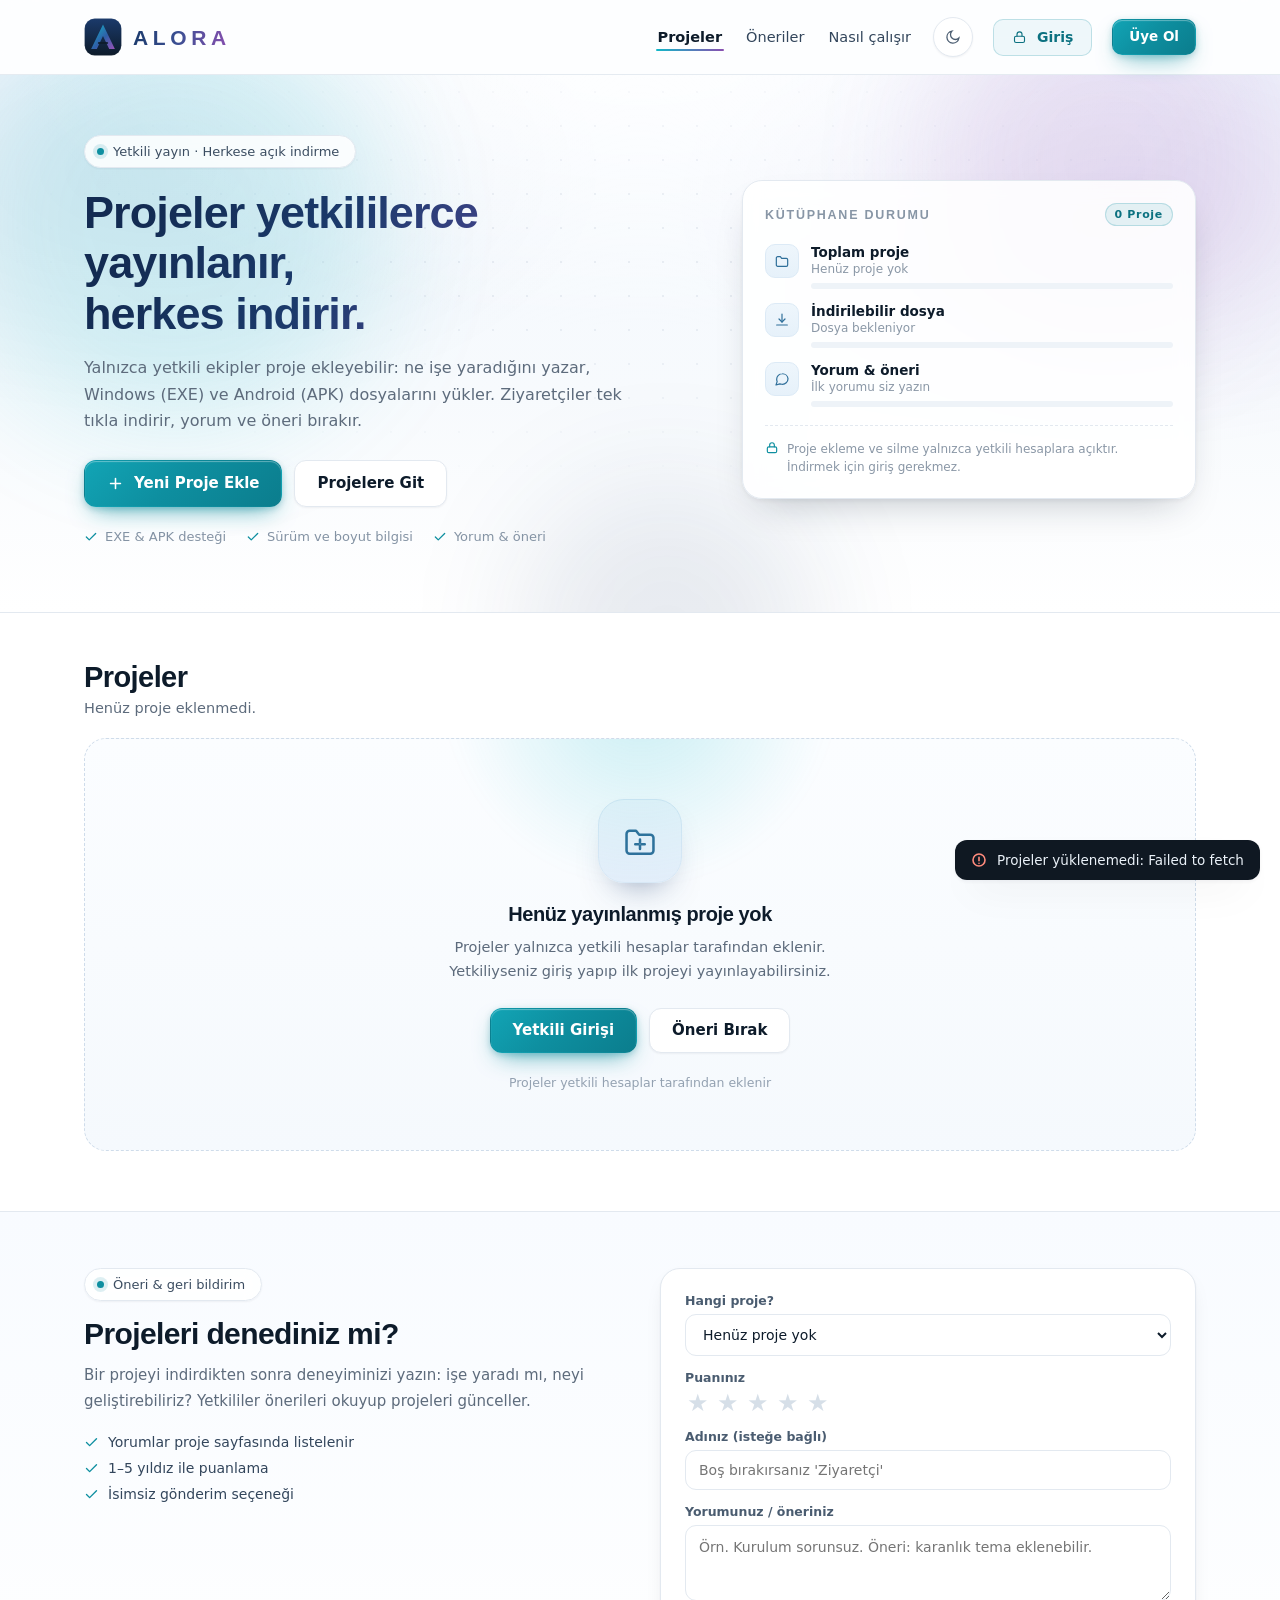
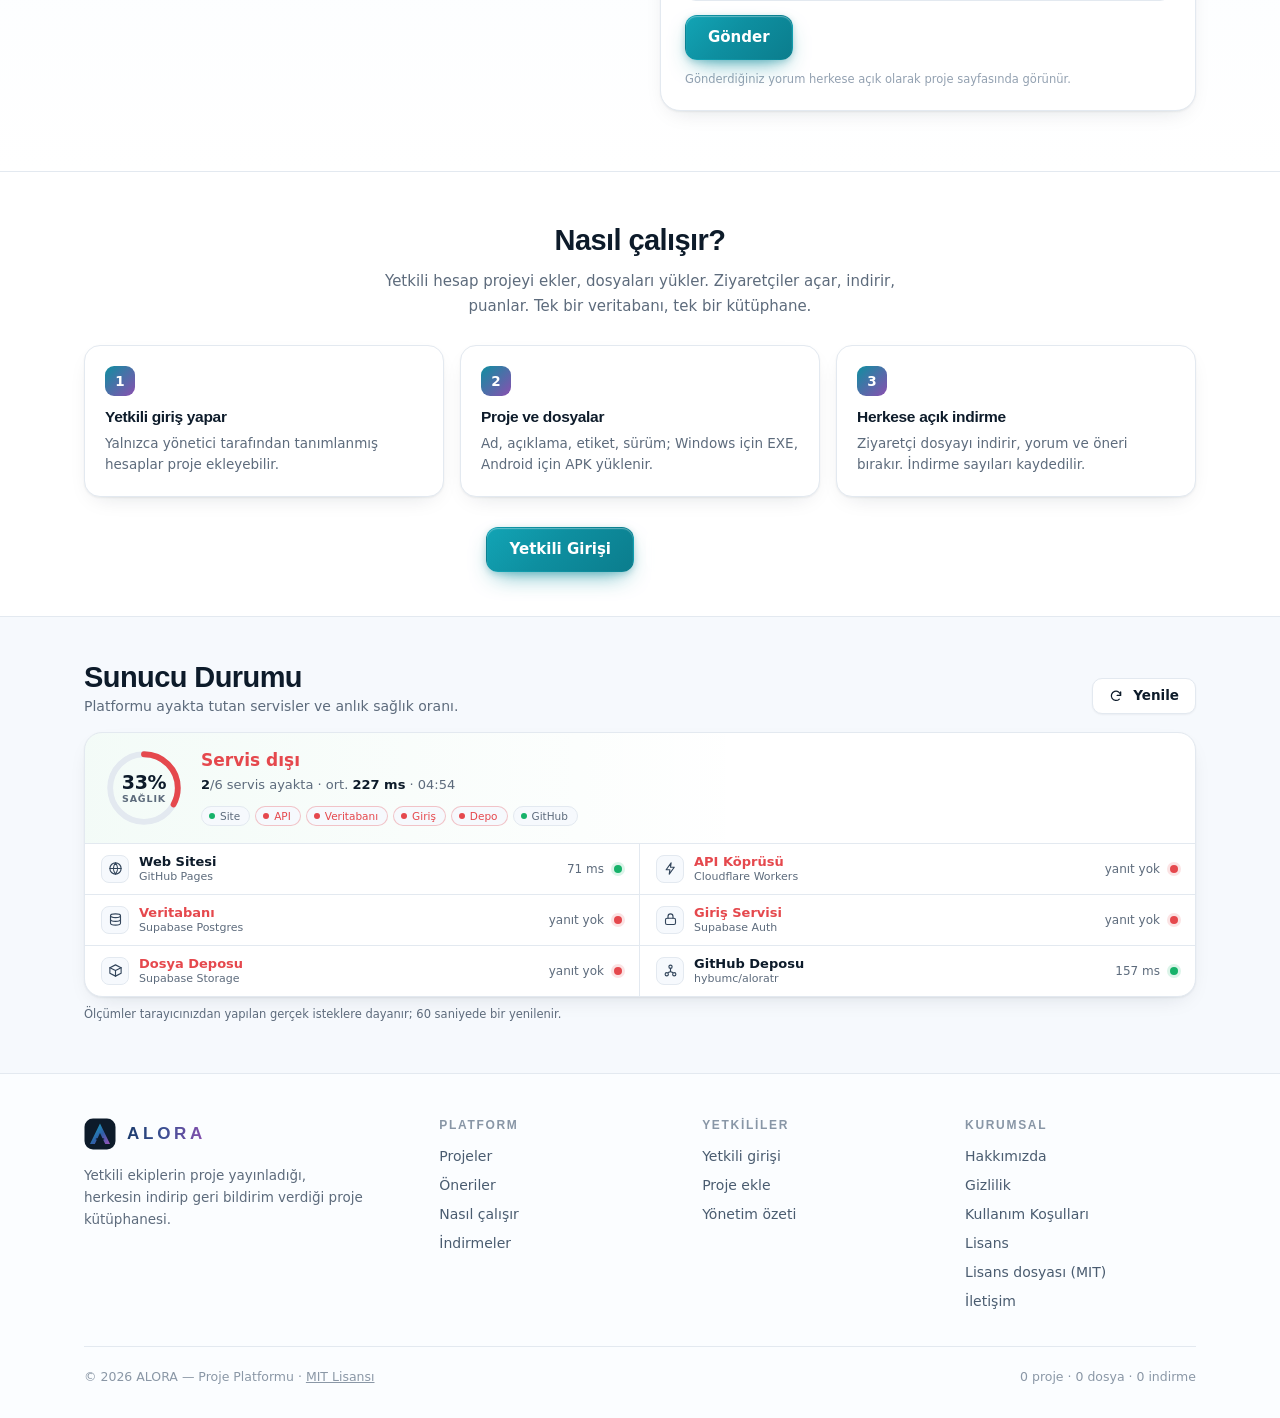
==== commit 667b990e: "ALORA: duzenle modal fix, bakim indirme kilidi, MB gosterimi, durum 6/6 fix" ====
--- a/index.html
+++ b/index.html
@@ -1613,7 +1613,7 @@
   const state = { user: null };
 
   /* ---------------- modal yönetimi ---------------- */
-  const modals = ['loginModal', 'addModal', 'detailModal'];
+  const modals = ['loginModal', 'addModal', 'detailModal', 'editModal'];
   let lastFocus = null;
 
   window.__aloraModalState = state;
@@ -1624,8 +1624,18 @@
       id = 'loginModal';
     }
     lastFocus = document.activeElement;
-    modals.forEach((m) => { const el = $('#' + m); if (el) el.classList.toggle('open', m === id); });
+    modals.forEach((m) => {
+      const el = $('#' + m);
+      if (!el) return;
+      el.classList.remove('open');
+      el.style.display = '';
+    });
+    const target = $('#' + id);
+    if (!target) return;
+    target.style.display = 'flex';
+    target.classList.add('open');
     document.body.style.overflow = 'hidden';
+    document.body.style.paddingRight = '';
     setTimeout(() => {
       const first = $('#' + id + ' input:not([type=hidden]):not([type=file]), #' + id + ' textarea, #' + id + ' select');
       if (first) first.focus();
@@ -1633,8 +1643,14 @@
   };
 
   window.closeModals = function () {
-    modals.forEach((m) => { const el = $('#' + m); if (el) el.classList.remove('open'); });
+    modals.forEach((m) => {
+      const el = $('#' + m);
+      if (!el) return;
+      el.classList.remove('open');
+      el.style.display = '';
+    });
     document.body.style.overflow = '';
+    document.body.style.paddingRight = '';
     if (lastFocus && lastFocus.focus) lastFocus.focus();
   };
 
@@ -1957,14 +1973,15 @@
     const set = (id, v) => { const el = $('#' + id); if (el) el.textContent = v; };
     set('libBadge', total + ' Proje');
     set('statProjects', total ? total + ' proje yayında' : 'Henüz proje yok');
-    set('statFiles', files ? files + ' dosya · ' + downloads + ' indirme' : 'Dosya bekleniyor');
+    const bytes = state.projects.reduce((a, p) => a + (p.files || []).reduce((b, f) => b + (Number(f.size) || 0), 0), 0);
+    set('statFiles', files ? files + ' dosya · ' + fmtBytes(bytes) + ' · ' + downloads + ' indirme' : 'Dosya bekleniyor');
     set('statComments', comments ? comments + ' yorum / öneri' : 'İlk yorumu siz yazın');
     set('cntAll', total);
     set('footStats', total + ' proje · ' + files + ' dosya · ' + downloads + ' indirme');
 
     const projSub = $('#projSub');
     if (projSub) projSub.textContent = total
-      ? total + ' proje yayında · ' + files + ' indirilebilir dosya'
+      ? total + ' proje yayında · ' + files + ' indirilebilir dosya · ' + fmtBytes(bytes)
       : 'Henüz proje eklenmedi.';
 
     const sel = $('#sgProject');
@@ -2027,9 +2044,20 @@
       const plats = (p.platforms || []).map(platformBadge).join('');
       const tags = (p.tags || []).slice(0, 4).map((t) => '<span class="tag">' + esc(t) + '</span>').join('');
       const first = (p.files || [])[0];
-      const dl = first
-        ? '<a class="btn btn-primary btn-sm" href="' + esc(API.publicUrl(first.storage_path, first.parts)) + '" data-dl="' + first.id + '" target="_blank" rel="noopener">İndir</a>'
-        : '<button class="btn btn-secondary btn-sm is-disabled" type="button" disabled>Dosya yok</button>';
+      const bakim = p.status === 'bakimda';
+      const arsiv = p.status === 'arsiv';
+      let dl;
+      if (!first) {
+        dl = '<button class="btn btn-secondary btn-sm is-disabled" type="button" disabled>Dosya yok</button>';
+      } else if (bakim) {
+        dl = '<button class="btn btn-secondary btn-sm is-disabled" type="button" disabled title="Proje bakımda — indirme kapalı">Bakımda</button>';
+      } else if (arsiv && !isStaff()) {
+        dl = '<button class="btn btn-secondary btn-sm is-disabled" type="button" disabled>Arşivde</button>';
+      } else {
+        dl = '<a class="btn btn-primary btn-sm" href="' + esc(API.publicUrl(first.storage_path, first.parts)) + '" data-dl="' + first.id + '" target="_blank" rel="noopener">İndir</a>';
+      }
+      const totalBytes = (p.files || []).reduce((a, f) => a + (Number(f.size) || 0), 0);
+      const sizeTxt = totalBytes ? fmtBytes(totalBytes) : '';
       const anim = reduce ? '' : 'style="animation:panelIn .5s cubic-bezier(.2,.8,.3,1) ' + (i * 55) + 'ms both"';
       return '' +
         '<article class="p-card" data-id="' + p.id + '" ' + anim + '>' +
@@ -2047,10 +2075,12 @@
           '<div class="p-meta" style="margin:0">' + plats +
             '<span class="sep"></span><span>' + (p.commentCount || 0) + ' yorum</span>' +
             '<span class="sep"></span><span>' + (p.downloads || 0) + ' indirme</span>' +
+            (sizeTxt ? '<span class="sep"></span><span class="p-size">' + sizeTxt + '</span>' : '') +
           '</div>' +
           '<div class="p-actions">' + dl +
             '<button class="btn btn-secondary btn-sm" type="button" data-detail="' + p.id + '">Detay</button>' +
             (isStaff() ? '<button class="btn btn-secondary btn-sm" type="button" data-edit="' + p.id + '">Düzenle</button>' : '') +
+            (isStaff() ? '<button class="btn btn-secondary btn-sm" type="button" data-toggle-status="' + p.id + '">' + (bakim ? 'Yayına al' : 'Bakıma al') + '</button>' : '') +
             (isStaff() ? '<button class="btn btn-icon" type="button" data-remove="' + p.id + '" title="Projeyi sil" aria-label="Projeyi sil" style="width:36px;height:36px;flex:0 0 auto">✕</button>' : '') +
           '</div>' +
         '</article>';
@@ -2119,6 +2149,25 @@
 
       const ed = e.target.closest('[data-edit]');
       if (ed) { e.preventDefault(); openEdit(Number(ed.getAttribute('data-edit'))); return; }
+
+      const tg = e.target.closest('[data-toggle-status]');
+      if (tg) {
+        e.preventDefault();
+        if (!isStaff()) return;
+        const id2 = Number(tg.getAttribute('data-toggle-status'));
+        const p2 = state.projects.find((x) => x.id === id2);
+        if (!p2) return;
+        const yeni = p2.status === 'bakimda' ? 'yayinda' : 'bakimda';
+        tg.disabled = true;
+        try {
+          await API.rest('projects?id=eq.' + id2, { method: 'PATCH', prefer: 'return=minimal', json: { status: yeni } });
+          p2.status = yeni;
+          toast(yeni === 'bakimda' ? 'Proje bakıma alındı — indirme kapandı' : 'Proje yayına alındı');
+          render();
+          await loadProjects();
+        } catch (e5) { toast(e5.message, 'err'); tg.disabled = false; }
+        return;
+      }
 
       const df = e.target.closest('[data-delfile]');
       if (df) {
@@ -2319,7 +2368,9 @@
         '<div class="dl-main"><div class="dl-name">' + esc(f.name) + '</div>' +
           '<div class="dl-sub">' + (f.sizeText || fmtBytes(f.size)) + ' · ' + (f.downloads || 0) + ' indirme</div></div>' +
         '<span class="dl-size">' + fmtBytes(f.size) + '</span>' +
-        '<a class="btn btn-primary btn-sm" href="' + esc(API.publicUrl(f.storage_path, f.parts)) + '" data-dl="' + f.id + '" target="_blank" rel="noopener">İndir</a>' +
+        (p.status === 'bakimda'
+          ? '<button class="btn btn-secondary btn-sm is-disabled" type="button" disabled title="Proje bakımda">Bakımda</button>'
+          : '<a class="btn btn-primary btn-sm" href="' + esc(API.publicUrl(f.storage_path, f.parts)) + '" data-dl="' + f.id + '" target="_blank" rel="noopener">İndir</a>') +
         (isStaff() ? '<button class="btn btn-icon" type="button" data-delfile="' + f.id + '" title="Dosyayı sil" style="width:34px;height:34px">✕</button>' : '') +
       '</div>'
     ).join('');
@@ -2753,27 +2804,37 @@
     },
     bridge: function () {
       return timed(function () {
-        function once() {
+        function get(url, asJson) {
           var ctl = typeof AbortController !== 'undefined' ? new AbortController() : null;
-          var to = setTimeout(function () { if (ctl) ctl.abort(); }, 8000);
-          return fetch(BASE + '/health?t=' + Date.now(), {
+          var to = setTimeout(function () { if (ctl) ctl.abort(); }, 9000);
+          return fetch(url, {
             cache: 'no-store',
             headers: { 'x-alora-key': KEY },
             signal: ctl ? ctl.signal : undefined
           }).then(function (r) {
             clearTimeout(to);
-            return r.text().then(function (txt) {
-              try { var j = JSON.parse(txt); return r.ok && j && j.ok === true; } catch (e) { return false; }
-            });
-          }).catch(function (e) { clearTimeout(to); throw e; });
+            if (!r.ok) return false;
+            if (!asJson) return true;
+            return r.text().then(function (t) { try { var j = JSON.parse(t); return !!(j && j.ok === true); } catch (e) { return false; } });
+          }).catch(function (e) { clearTimeout(to); return false; });
         }
-        return once().catch(function () { return new Promise(function (res) { setTimeout(res, 800); }).then(once); });
+        // 1) /health  2) /health tekrar  3) /rest/projects yedek kontrol
+        return get(BASE + '/health?t=' + Date.now(), true).then(function (ok1) {
+          if (ok1) return true;
+          return new Promise(function (r) { setTimeout(r, 700); })
+            .then(function () { return get(BASE + '/health?t=' + Date.now(), true); })
+            .then(function (ok2) { return ok2 ? true : get(BASE + '/rest/projects?select=id&limit=1&t=' + Date.now(), false); });
+        });
       });
     },
     db: function () {
       return timed(function () {
-        return fetch(BASE + '/rest/projects?select=id&limit=1', { cache: 'no-store', headers: { 'x-alora-key': KEY } })
-          .then(function (r) { return r.ok; });
+        var ctl = typeof AbortController !== 'undefined' ? new AbortController() : null;
+        var to = setTimeout(function () { if (ctl) ctl.abort(); }, 9000);
+        return fetch(BASE + '/rest/projects?select=id&limit=1&t=' + Date.now(), {
+          cache: 'no-store', headers: { 'x-alora-key': KEY }, signal: ctl ? ctl.signal : undefined
+        }).then(function (r) { clearTimeout(to); return r.ok; })
+          .catch(function () { clearTimeout(to); return false; });
       });
     },
     auth: function () {
@@ -2797,6 +2858,7 @@
   };
 
   var KEYS = ['site', 'bridge', 'db', 'auth', 'storage', 'github'];
+  var TOTAL = KEYS.length;
   var res = {};
   var busy = false;
 
@@ -2805,7 +2867,7 @@
     if (!panel) return;
     var done = KEYS.filter(function (k) { return res[k]; });
     var up = done.filter(function (k) { return res[k].ok; }).length;
-    var pct = done.length ? Math.round((up / done.length) * 100) : 0;
+    var pct = Math.round((up / TOTAL) * 100);
     var avg = done.length ? Math.round(done.reduce(function (a, k) { return a + res[k].ms; }, 0) / done.length) : 0;
 
     var ring = document.getElementById('spRing');
@@ -2825,9 +2887,10 @@
       }).join('');
     }
     var set = function (id, v) { var e = document.getElementById(id); if (e) e.textContent = v; };
+    if (up > TOTAL) up = TOTAL;
     set('spPct', done.length ? pct + '%' : '…');
     set('spUp', up);
-    set('spTotal', KEYS.length);
+    set('spTotal', TOTAL);
     set('spAvg', avg ? avg + ' ms' : '—');
     set('spTime', new Date().toLocaleTimeString('tr-TR', { hour: '2-digit', minute: '2-digit' }));
 
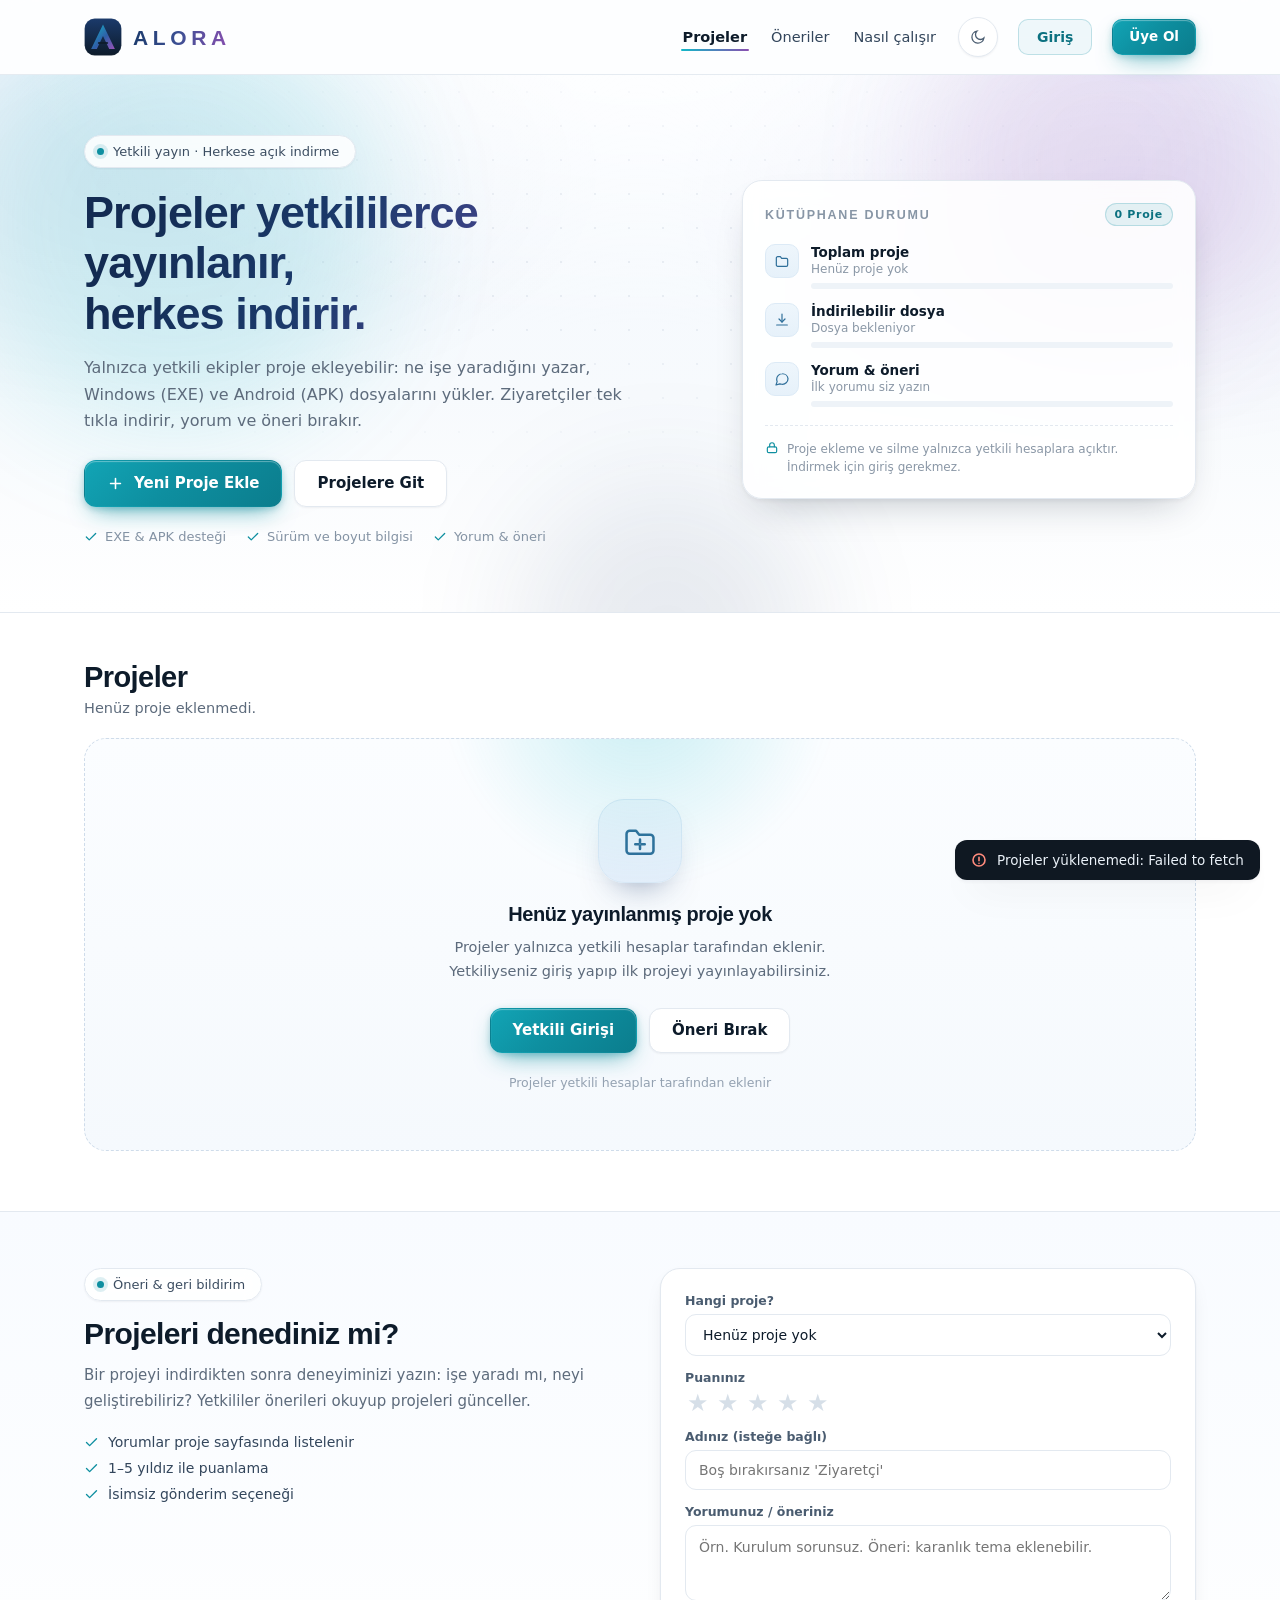
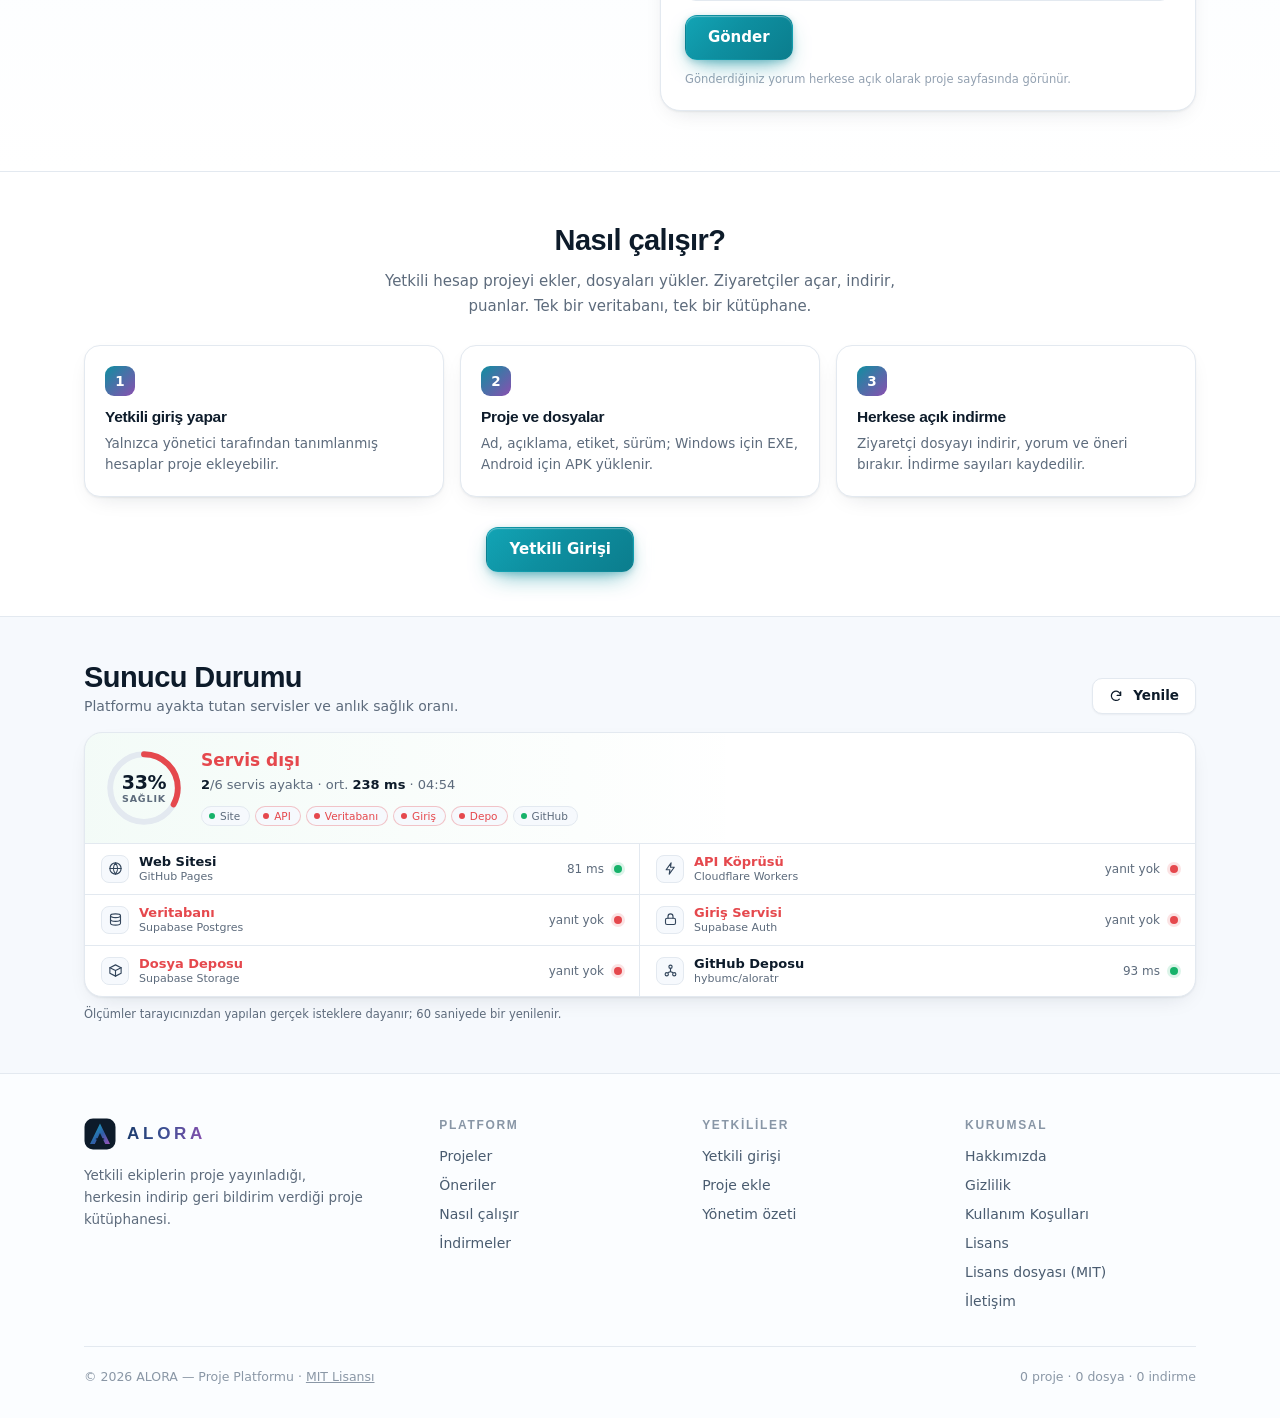
==== commit c310cdd3: "ALORA: giris/kayit/ayarlar/cikis dugmeleri her zaman gorunur" ====
--- a/index.html
+++ b/index.html
@@ -603,7 +603,8 @@
         Giriş
       </a>
       <a class="btn btn-primary btn-sm" href="kayit.html" id="signupBtn">Üye Ol</a>
-
+      <a class="btn btn-ghost is-hidden" href="ayarlar.html" id="navSettings">Ayarlar</a>
+      <button class="btn btn-ghost is-hidden" type="button" id="navLogout">Çıkış</button>
     </nav>
   </div>
 </header>
@@ -1787,8 +1788,12 @@
     const signupBtn = $('#signupBtn');
     const staff = !!(state.user && (state.user.role === 'admin' || state.user.role === 'yetkili'));
     if (state.user) {
-      if (loginBtn) loginBtn.classList.add('is-hidden');
-      if (signupBtn) signupBtn.classList.add('is-hidden');
+      /* giris/kayit dugmeleri HER ZAMAN gorunur kalir; kullanici cikis yapip hesap degistirebilsin */
+      if (loginBtn) { loginBtn.classList.remove('is-hidden'); loginBtn.innerHTML = 'Hesap'; loginBtn.href = 'hesabim.html'; }
+      if (signupBtn) { signupBtn.classList.add('is-hidden'); }
+      const ns = $('#navSettings'), nl = $('#navLogout');
+      if (ns) ns.classList.remove('is-hidden');
+      if (nl) nl.classList.remove('is-hidden');
       if ($('#addProjectBtn')) $('#addProjectBtn').classList.remove('is-hidden');
       if ($('#heroAddBtn')) $('#heroAddBtn').classList.remove('is-hidden');
       $('#emptyLoginBtn').textContent = 'Yeni Proje Ekle';
@@ -1801,7 +1806,11 @@
         if (/Yetkili/i.test(b.textContent || '')) b.textContent = 'Yeni Proje Ekle';
       });
     } else {
-      if (loginBtn) loginBtn.classList.remove('is-hidden');
+      if (loginBtn) { loginBtn.classList.remove('is-hidden'); loginBtn.innerHTML = 'Giriş'; loginBtn.href = 'giris.html'; }
+      if (signupBtn) { signupBtn.classList.remove('is-hidden'); signupBtn.textContent = 'Üye Ol'; signupBtn.href = 'kayit.html'; }
+      const ns2 = $('#navSettings'), nl2 = $('#navLogout');
+      if (ns2) ns2.classList.add('is-hidden');
+      if (nl2) nl2.classList.add('is-hidden');
       if ($('#addProjectBtn')) $('#addProjectBtn').classList.add('is-hidden');
       /* hero düğmesi her zaman görünür: giriş yoksa giriş modalını açar */
       $('#emptyLoginBtn').textContent = 'Yetkili Girişi';
@@ -2770,6 +2779,15 @@
   if (yearEl) yearEl.textContent = new Date().getFullYear();
 
   /* ---------------- başlat ---------------- */
+  const navLogoutBtn = $('#navLogout');
+  if (navLogoutBtn) navLogoutBtn.addEventListener('click', async () => {
+    try { if (window.AloraAuth && window.AloraAuth.signOut) await window.AloraAuth.signOut(); } catch (e) {}
+    try { localStorage.removeItem('alora.session.v2'); localStorage.removeItem('alora.session'); sessionStorage.removeItem('alora.session.v2'); sessionStorage.removeItem('alora.session'); } catch (e) {}
+    window.__aloraUser = null; window.__aloraStaff = false;
+    toast('Çıkış yapıldı');
+    location.reload();
+  });
+
   bindEditModal();
 
   (async function init() {
